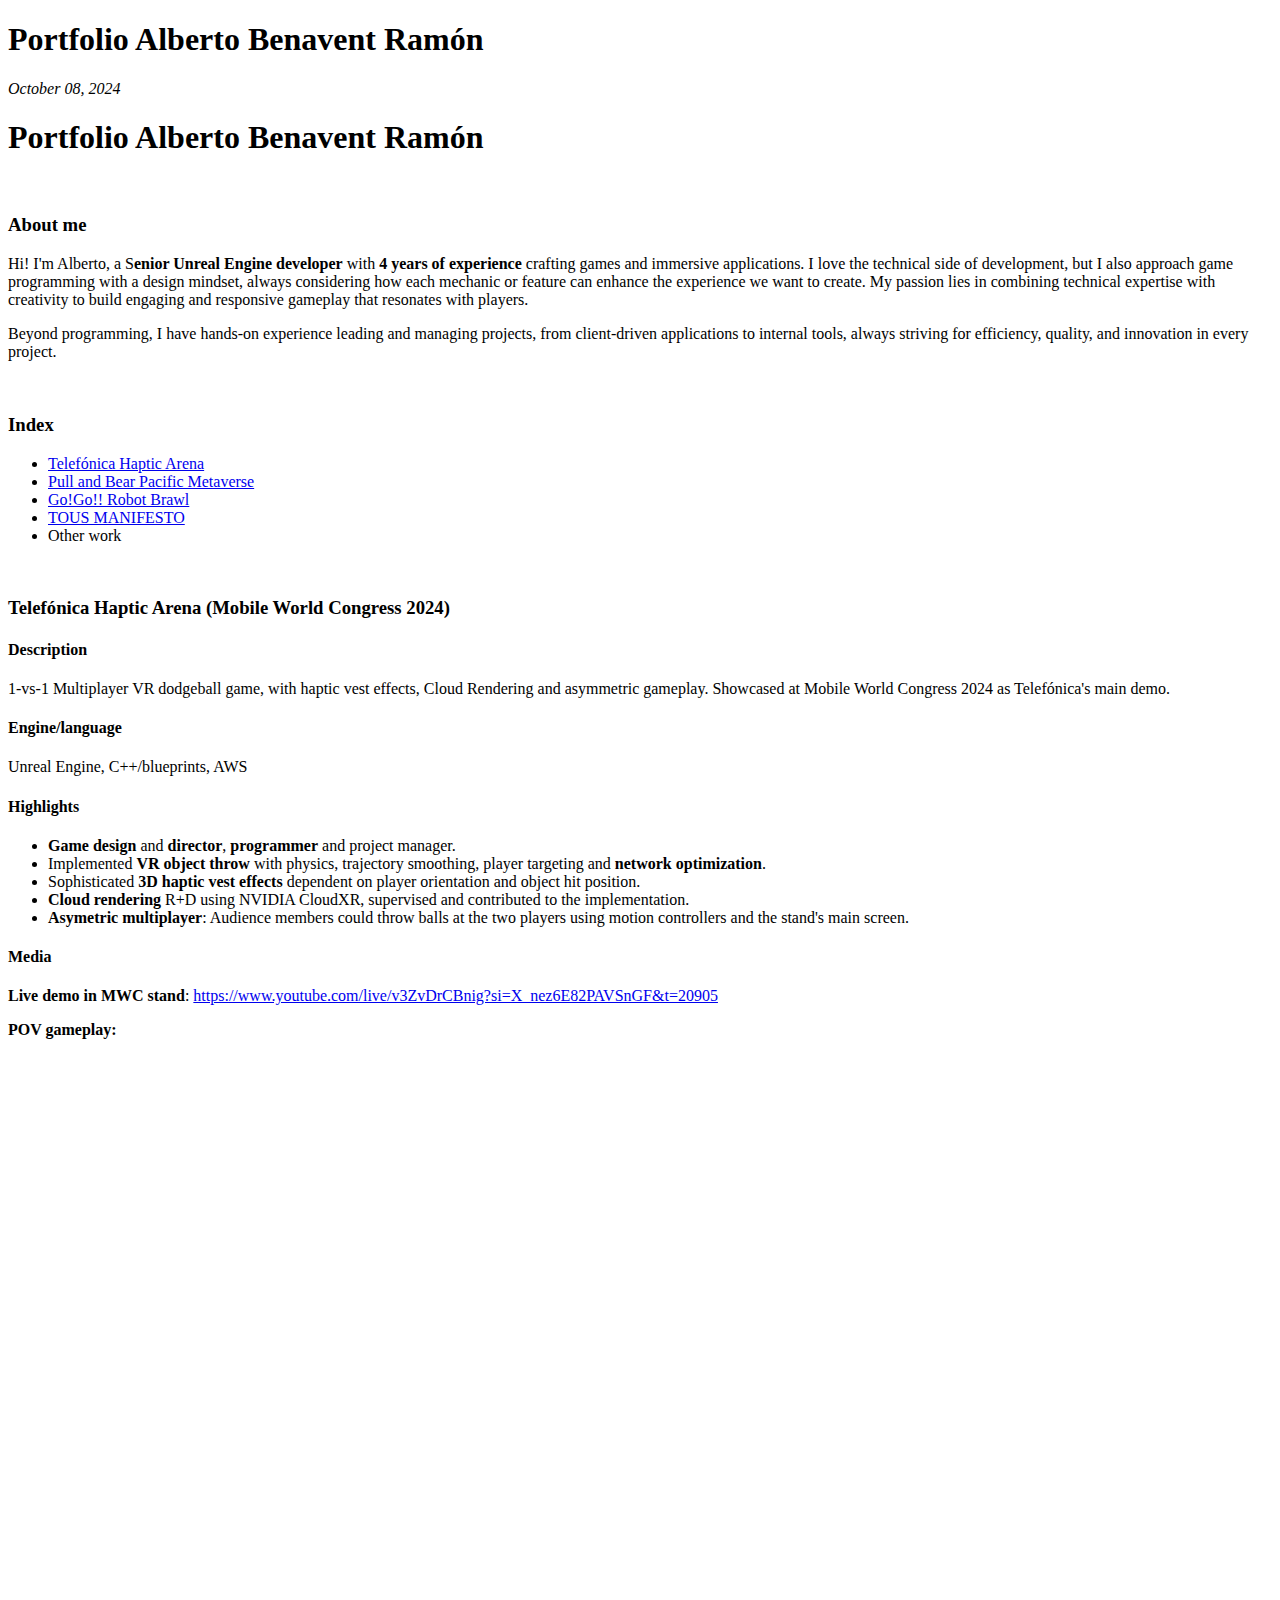
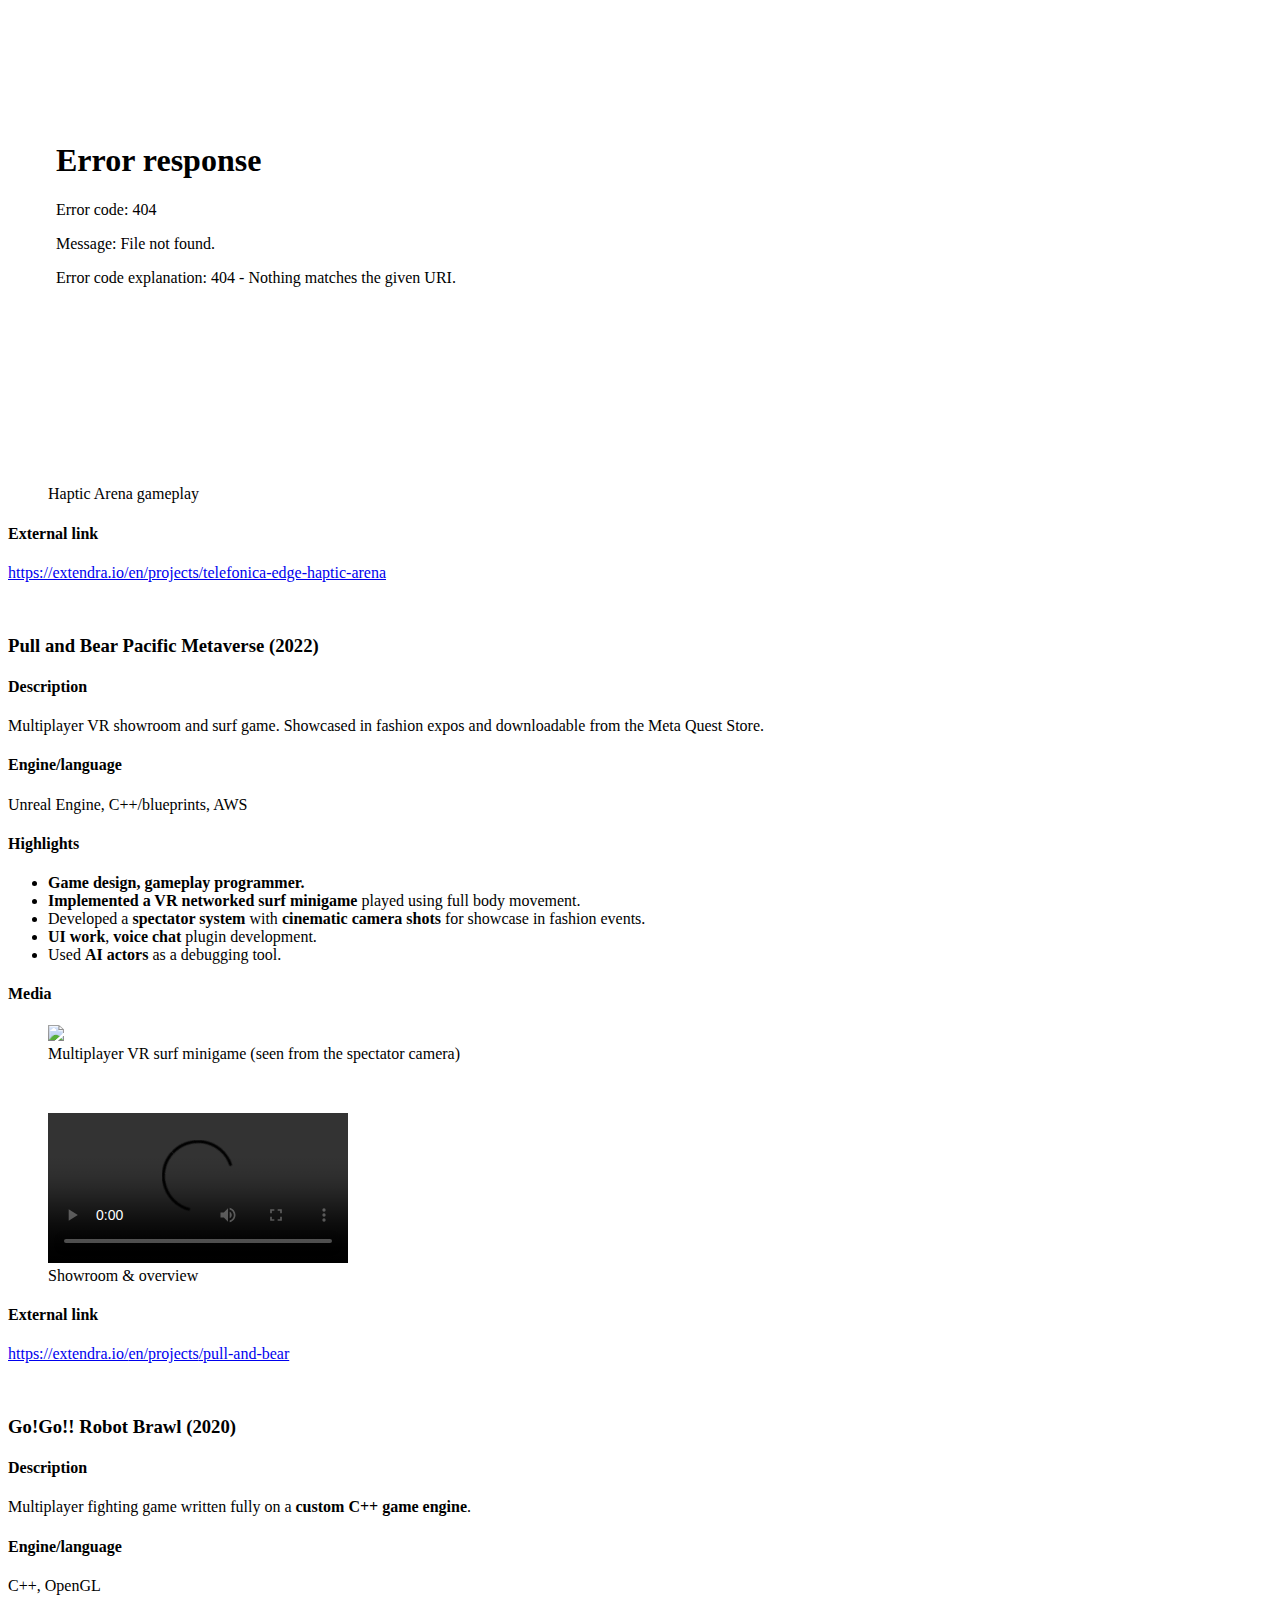
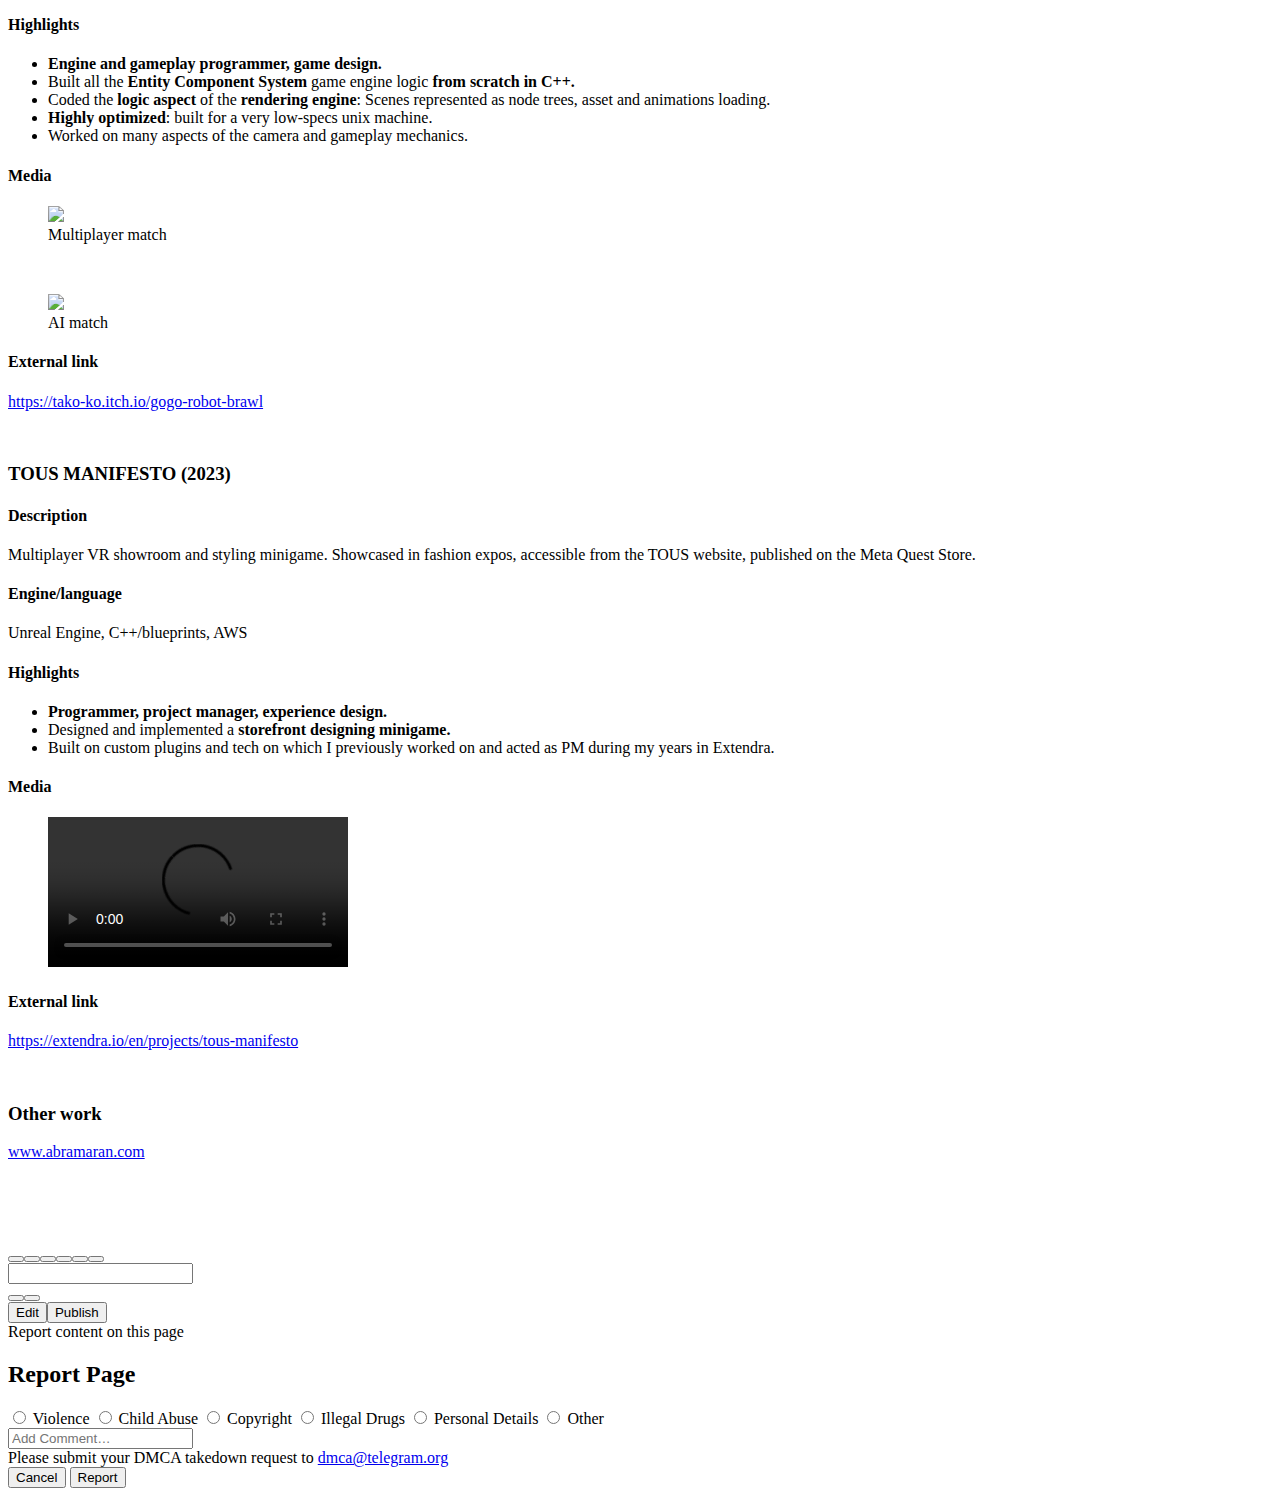
==== index.html @ 90b2861d "Rename index file" ====
<!DOCTYPE html>
<html><head>
<meta http-equiv="content-type" content="text/html; charset=UTF-8">
    <meta charset="utf-8">
    <title>Portfolio Alberto Benavent Ramón – Telegraph</title>
    <meta name="viewport" content="width=device-width, initial-scale=1.0, minimum-scale=1.0, maximum-scale=1.0, user-scalable=no">
    <meta name="format-detection" content="telephone=no">
    <meta http-equiv="X-UA-Compatible" content="IE=edge">
    <meta name="MobileOptimized" content="176">
    <meta name="HandheldFriendly" content="True">
    <meta name="robots" content="index, follow">
    <meta property="og:type" content="article">
    <meta property="og:title" content="Portfolio Alberto Benavent Ramón">
    <meta property="og:description" content="About me
Hi! I'm Alberto, a Senior Unreal Engine developer with 4 years of experience crafting games and immersive applications. I love the technical side of development, but I also approach game programming with a design mindset, always considering how each mechanic or feature can enhance the experience we want to create. My passion lies in combining technical expertise with creativity to build engaging and responsive gameplay that resonates with players.
Beyond programming, I have hands-on experience leading…">
    <meta property="og:image" content="">
    <meta property="og:site_name" content="Telegraph">
    <meta property="article:published_time" content="2024-10-08T18:10:46+0000">
    <meta property="article:modified_time" content="2024-10-08T19:11:30+0000">
    <meta property="article:author" content="">
    <meta name="twitter:card" content="summary">
    <meta name="twitter:title" content="Portfolio Alberto Benavent Ramón">
    <meta name="twitter:description" content="About me
Hi! I'm Alberto, a Senior Unreal Engine developer with 4 years of experience crafting games and immersive applications. I love the technical side of development, but I also approach game programming with a design mindset, always considering how each mechanic or feature can enhance the experience we want to create. My passion lies in combining technical expertise with creativity to build engaging and responsive gameplay that resonates with players.
Beyond programming, I have hands-on experience leading…">
    <meta name="twitter:image" content="">
    <link rel="canonical" href="https://telegra.ph/Portfolio-Alberto-Benavent-Ram%C3%B3n-10-08">
    <link rel="shortcut icon" href="https://telegra.ph/favicon.ico?1" type="image/x-icon">
    <link rel="icon" type="image/png" href="https://telegra.ph/images/favicon.png?1" sizes="16x16">
    <link rel="icon" type="image/png" href="https://telegra.ph/images/favicon_2x.png?1" sizes="32x32">
    <link href="Portfolio%20Alberto%20Benavent%20Ram%C3%B3n%20%E2%80%93%20Telegraph_files/quill.core.min.css" rel="stylesheet">
    <link href="Portfolio%20Alberto%20Benavent%20Ram%C3%B3n%20%E2%80%93%20Telegraph_files/core.min.css" rel="stylesheet">
  </head>
  <body>
    <div class="tl_page_wrap">
      <div class="tl_page">
        <main class="tl_article">
          <header class="tl_article_header" dir="auto">
            <h1>Portfolio Alberto Benavent Ramón</h1>
            <address>
              <a rel="author"></a><!--
           --><time datetime="2024-10-08T18:10:46+0000">October 08, 2024</time>
            </address>
          </header>
          <article id="_tl_editor" class="tl_article_content ql-container ql-disabled"><div class="ql-editor" contenteditable="false"><h1 dir="auto" data-placeholder="Title" data-label="Title">Portfolio Alberto Benavent Ramón</h1><address dir="auto" data-placeholder="Your name" data-label="Author" class="empty"><br></address><h3 dir="auto" id="About-me">About me</h3><p dir="auto">Hi! I'm Alberto, a S<strong>enior Unreal Engine developer</strong> with <strong>4 years of experience</strong> crafting games and immersive applications. I love the technical side of development, but I also approach game programming with a design mindset, always considering how each mechanic or feature can enhance the experience we want to create. My passion lies in combining technical expertise with creativity to build engaging and responsive gameplay that resonates with players.</p><p dir="auto">Beyond programming, I have hands-on experience leading and managing projects, from client-driven applications to internal tools, always striving for efficiency, quality, and innovation in every project.</p><p dir="auto"><br></p><h3 dir="auto" id="Index">Index</h3><ul dir="auto"><li><a href="#Telef%C3%B3nica-Haptic-Arena-(Mobile-World-Congress-2024)">Telefónica Haptic Arena</a></li><li><a href="#Pull-and-Bear-Pacific-Metaverse-(2022)">Pull and Bear Pacific Metaverse</a></li><li><a href="#Go!Go!!-Robot-Brawl-(2020)">Go!Go!! Robot Brawl</a></li><li><a href="#TOUS-MANIFESTO-(2023)">TOUS MANIFESTO</a></li><li>Other work</li></ul><p dir="auto"><br></p><h3 dir="auto" id="Telefónica-Haptic-Arena-(Mobile-World-Congress-2024)">Telefónica Haptic Arena (Mobile World Congress 2024)</h3><h4 dir="auto" id="Description">Description</h4><p dir="auto">1-vs-1 Multiplayer VR dodgeball game, with haptic vest effects, Cloud Rendering and asymmetric gameplay. Showcased at Mobile World Congress 2024 as Telefónica's main demo.</p><h4 dir="auto" id="Engine/language">Engine/language</h4><p dir="auto">Unreal Engine, C++/blueprints, AWS</p><h4 dir="auto" id="Highlights">Highlights</h4><ul dir="auto"><li><strong>Game design</strong> and <strong>director</strong>, <strong>programmer</strong> and project manager.</li><li>Implemented <strong>VR object throw </strong>with physics, trajectory smoothing, player targeting and <strong>network optimization</strong>.</li><li>Sophisticated <strong>3D haptic vest effects </strong>dependent on player orientation and object hit position.</li><li><strong>Cloud rendering </strong>R+D using NVIDIA CloudXR, supervised and contributed to the implementation.</li><li><strong>Asymetric multiplayer</strong>: Audience members could throw balls at the two players using motion controllers and the stand's main screen.</li></ul><h4 dir="auto" id="Media">Media</h4><p dir="auto"><strong>Live demo in MWC stand</strong>: <a href="https://www.youtube.com/live/v3ZvDrCBnig?si=X_nez6E82PAVSnGF&amp;t=20905" target="_blank">https://www.youtube.com/live/v3ZvDrCBnig?si=X_nez6E82PAVSnGF&amp;t=20905</a></p><p dir="auto"><strong>POV gameplay:</strong></p><figure contenteditable="false"><div class="figure_wrapper"><div class="iframe_wrap"><div class="iframe_helper" style="padding-top: 56.2319%;"><iframe src="Portfolio%20Alberto%20Benavent%20Ram%C3%B3n%20%E2%80%93%20Telegraph_files/youtube.htm" width="640" height="360" frameborder="0" allowtransparency="true" allowfullscreen="true" scrolling="no"></iframe></div></div></div><span class="cursor_wrapper" contenteditable="true"></span><figcaption dir="auto" class="editable_text" data-placeholder="Caption (optional)">Haptic Arena gameplay</figcaption></figure><h4 dir="auto" id="External-link">External link</h4><p dir="auto"><a href="https://extendra.io/es/proyectos/telefonica-edge-haptic-arena" target="_blank">https://extendra.io/en/projects/telefonica-edge-haptic-arena</a></p><p dir="auto"><br></p><h3 dir="auto" id="Pull-and-Bear-Pacific-Metaverse-(2022)">Pull and Bear Pacific Metaverse (2022)</h3><h4 dir="auto" id="Description">Description</h4><p dir="auto">Multiplayer VR showroom and surf game. Showcased in fashion expos and downloadable from the Meta Quest Store.</p><h4 dir="auto" id="Engine/language">Engine/language</h4><p dir="auto">Unreal Engine, C++/blueprints, AWS</p><h4 dir="auto" id="Highlights">Highlights</h4><ul dir="auto"><li><strong>Game design, gameplay programmer.</strong></li><li><strong>Implemented a VR networked surf minigame</strong> played using full body movement.</li><li>Developed a <strong>spectator system </strong>with <strong>cinematic camera shots </strong>for showcase in fashion events.</li><li><strong>UI work</strong>, <strong>voice chat </strong>plugin development.</li><li>Used <strong>AI actors </strong>as a debugging tool.</li></ul><h4 dir="auto" id="Media">Media</h4><figure contenteditable="false"><div class="figure_wrapper"><img src="Portfolio%20Alberto%20Benavent%20Ram%C3%B3n%20%E2%80%93%20Telegraph_files/Juegos.gif"></div><span class="cursor_wrapper" contenteditable="true"></span><figcaption dir="auto" class="editable_text" data-placeholder="Caption (optional)">Multiplayer VR surf minigame (seen from the spectator camera)</figcaption></figure><p dir="auto"><br></p><figure contenteditable="false"><div class="figure_wrapper"><video src="Portfolio%20Alberto%20Benavent%20Ram%C3%B3n%20%E2%80%93%20Telegraph_files/Video%20of%20the%20project%20of%20Pull&amp;Bear.mp4" preload="auto" controls="controls"></video></div><span class="cursor_wrapper" contenteditable="true"></span><figcaption dir="auto" class="editable_text" data-placeholder="Caption (optional)">Showroom &amp; overview</figcaption></figure><h4 dir="auto" id="External-link">External link</h4><p dir="auto"><a href="https://extendra.io/es/proyectos/pull-and-bear" target="_blank">https://extendra.io/</a><a href="https://extendra.io/es/proyectos/telefonica-edge-haptic-arena" target="_blank" data-title="https://extendra.io/es/proyectos/telefonica-edge-haptic-arena">en/projects</a><a href="https://extendra.io/es/proyectos/pull-and-bear" target="_blank" data-title="https://extendra.io/es/proyectos/pull-and-bear">/pull-and-bear</a></p><p dir="auto"><br></p><h3 dir="auto" id="Go!Go!!-Robot-Brawl-(2020)">Go!Go!! Robot Brawl (2020)</h3><h4 dir="auto" id="Description">Description</h4><p dir="auto">Multiplayer fighting game written fully on a <strong>custom C++ game engine</strong>.</p><h4 dir="auto" id="Engine/language">Engine/language</h4><p dir="auto">C++, OpenGL</p><h4 dir="auto" id="Highlights">Highlights</h4><ul dir="auto"><li><strong>Engine and gameplay programmer, game design.</strong></li><li>Built all the <strong>Entity Component System </strong>game engine logic <strong>from scratch in C++.</strong></li><li>Coded the <strong>logic aspect </strong>of the <strong>rendering engine</strong>: Scenes represented as node trees, asset and animations loading.</li><li><strong>Highly optimized</strong>: built for a very low-specs unix machine.</li><li>Worked on many aspects of the camera and gameplay mechanics.</li></ul><h4 dir="auto" id="Media">Media</h4><figure contenteditable="false"><div class="figure_wrapper"><img src="Portfolio%20Alberto%20Benavent%20Ram%C3%B3n%20%E2%80%93%20Telegraph_files/LosY2N.png"></div><span class="cursor_wrapper" contenteditable="true"></span><figcaption dir="auto" class="editable_text" data-placeholder="Caption (optional)">Multiplayer match</figcaption></figure><p dir="auto"><br></p><figure contenteditable="false"><div class="figure_wrapper"><img src="Portfolio%20Alberto%20Benavent%20Ram%C3%B3n%20%E2%80%93%20Telegraph_files/xMHEik.png"></div><span class="cursor_wrapper" contenteditable="true"></span><figcaption dir="auto" class="editable_text" data-placeholder="Caption (optional)">AI match</figcaption></figure><h4 dir="auto" id="External-link">External link</h4><p dir="auto"><a href="https://tako-ko.itch.io/gogo-robot-brawl" target="_blank">https://tako-ko.itch.io/gogo-robot-brawl</a></p><p dir="auto"><br></p><h3 dir="auto" id="TOUS-MANIFESTO-(2023)">TOUS MANIFESTO (2023)</h3><h4 dir="auto" id="Description">Description</h4><p dir="auto">Multiplayer VR showroom and styling minigame. Showcased in fashion expos, accessible from the TOUS website, published on the Meta Quest Store.</p><h4 dir="auto" id="Engine/language">Engine/language</h4><p dir="auto">Unreal Engine, C++/blueprints, AWS</p><h4 dir="auto" id="Highlights">Highlights</h4><ul dir="auto"><li><strong>Programmer, project manager, experience design.</strong></li><li>Designed and implemented a <strong>storefront designing minigame.</strong></li><li>Built on custom plugins and tech on which I previously worked on and acted as PM during my years in Extendra.</li></ul><h4 dir="auto" id="Media">Media</h4><figure contenteditable="false"><div class="figure_wrapper"><video src="Portfolio%20Alberto%20Benavent%20Ram%C3%B3n%20%E2%80%93%20Telegraph_files/Showroom-TOUS-1.mp4" preload="auto" controls="controls"></video></div><span class="cursor_wrapper" contenteditable="true"></span><figcaption dir="auto" class="editable_text" data-placeholder="Caption (optional)"></figcaption></figure><h4 dir="auto" id="External-link">External link</h4><p dir="auto"><a href="https://extendra.io/es/proyectos/tous-manifesto" target="_blank">https://extendra.io/en/projects/tous-manifesto</a></p><p dir="auto"><br></p><h3 dir="auto" id="Other-work">Other work</h3><p dir="auto"><a href="http://www.abramaran.com/" target="_blank">www.abramaran.com</a></p><p dir="auto"><br></p></div><div class="ql-clipboard" contenteditable="true" tabindex="-1"></div><div id="_tl_link_tooltip" class="tl_link_tooltip"></div><div id="_tl_tooltip" class="tl_tooltip">
            <div class="buttons">
              <span class="button_hover"></span>
              <span class="button_group"><!--
             --><button id="_bold_button"></button><!--
             --><button id="_italic_button"></button><!--
             --><button id="_link_button"></button><!--
           --></span><!--
           --><span class="button_group"><!--
             --><button id="_header_button"></button><!--
             --><button id="_subheader_button"></button><!--
             --><button id="_quote_button"></button><!--
           --></span>
            </div>
            <div class="prompt">
              <span class="close"></span>
              <div class="prompt_input_wrap"><input type="url" class="prompt_input"></div>
            </div>
          </div><div id="_tl_blocks" class="tl_blocks">
            <div class="buttons">
              <button id="_image_button"></button><!--
           --><button id="_embed_button"></button>
            </div>
          </div></article>
          
          
          
          <aside class="tl_article_buttons">
            <div class="account account_top"></div>
            <button id="_edit_button" class="button edit_button">Edit</button><!--
         --><button id="_publish_button" class="button publish_button">Publish</button>
            <div class="account account_bottom"></div>
            <div id="_error_msg" class="error_msg"></div>
          </aside>
        </main>
      </div>
          <div class="tl_page_footer tl_page_footer_visible">
      <div id="_report_button" class="tl_footer_button">Report content on this page</div>
    </div>
    </div>
      <div class="tl_popup tl_popup_hidden" id="_report_popup">
    <main class="tl_popup_body tl_report_popup">
      <form id="_report_form" method="post">
        <section>
          <h2 class="tl_popup_header">Report Page</h2>
          <div class="tl_radio_items">
            <label class="tl_radio_item">
              <input type="radio" class="radio" name="reason" value="violence">
              <span class="tl_radio_item_label">Violence</span>
            </label>
            <label class="tl_radio_item">
              <input type="radio" class="radio" name="reason" value="childabuse">
              <span class="tl_radio_item_label">Child Abuse</span>
            </label>
            <label class="tl_radio_item">
              <input type="radio" class="radio" name="reason" value="copyright">
              <span class="tl_radio_item_label">Copyright</span>
            </label>
            <label class="tl_radio_item">
              <input type="radio" class="radio" name="reason" value="illegal_drugs">
              <span class="tl_radio_item_label">Illegal Drugs</span>
            </label>
            <label class="tl_radio_item">
              <input type="radio" class="radio" name="reason" value="personal_details">
              <span class="tl_radio_item_label">Personal Details</span>
            </label>
            <label class="tl_radio_item">
              <input type="radio" class="radio" name="reason" value="other">
              <span class="tl_radio_item_label">Other</span>
            </label>
          </div>
          <div class="tl_textfield_item tl_comment_field">
            <input type="text" class="tl_textfield" name="comment" placeholder="Add Comment…">
          </div>
          <div class="tl_copyright_field">
            Please submit your DMCA takedown request to <a href="mailto:dmca@telegram.org?subject=Report%20to%20Telegraph%20page%20%22Portfolio%20Alberto%20Benavent%20Ram%C3%B3n%22&amp;body=Reported%20page%3A%20https%3A%2F%2Ftelegra.ph%2FPortfolio-Alberto-Benavent-Ram%C3%B3n-10-08%0A%0A%0A" target="_blank">dmca@telegram.org</a>
          </div>
        </section>
        <aside class="tl_popup_buttons">
          <button type="reset" class="button" id="_report_cancel">Cancel</button>
          <button type="submit" class="button submit_button">Report</button>
        </aside>
      </form>
    </main>
  </div>
    
    <script>var T={"apiUrl":"https:\/\/edit.telegra.ph","uploadEnabled":false,"datetime":1728411046,"pageId":"066345795367359954a51","editable":true};(function(){var b=document.querySelector('time');if(b&&T.datetime){var a=new Date(1E3*T.datetime),d='January February March April May June July August September October November December'.split(' ')[a.getMonth()],c=a.getDate();b.innerText=d+' '+(10>c?'0':'')+c+', '+a.getFullYear()}})();</script>
    <script src="Portfolio%20Alberto%20Benavent%20Ram%C3%B3n%20%E2%80%93%20Telegraph_files/jquery.min.js"></script>
    <script src="Portfolio%20Alberto%20Benavent%20Ram%C3%B3n%20%E2%80%93%20Telegraph_files/jquery.selection.min.js"></script>
    <script src="Portfolio%20Alberto%20Benavent%20Ram%C3%B3n%20%E2%80%93%20Telegraph_files/autosize.min.js"></script>
    <script src="Portfolio%20Alberto%20Benavent%20Ram%C3%B3n%20%E2%80%93%20Telegraph_files/load-image.all.min.js"></script>
    <script src="Portfolio%20Alberto%20Benavent%20Ram%C3%B3n%20%E2%80%93%20Telegraph_files/quill.min.js"></script>
    <script src="Portfolio%20Alberto%20Benavent%20Ram%C3%B3n%20%E2%80%93%20Telegraph_files/core.min.js"></script>
    <script async="" src="Portfolio%20Alberto%20Benavent%20Ram%C3%B3n%20%E2%80%93%20Telegraph_files/_websync_"></script>
  
</body></html>
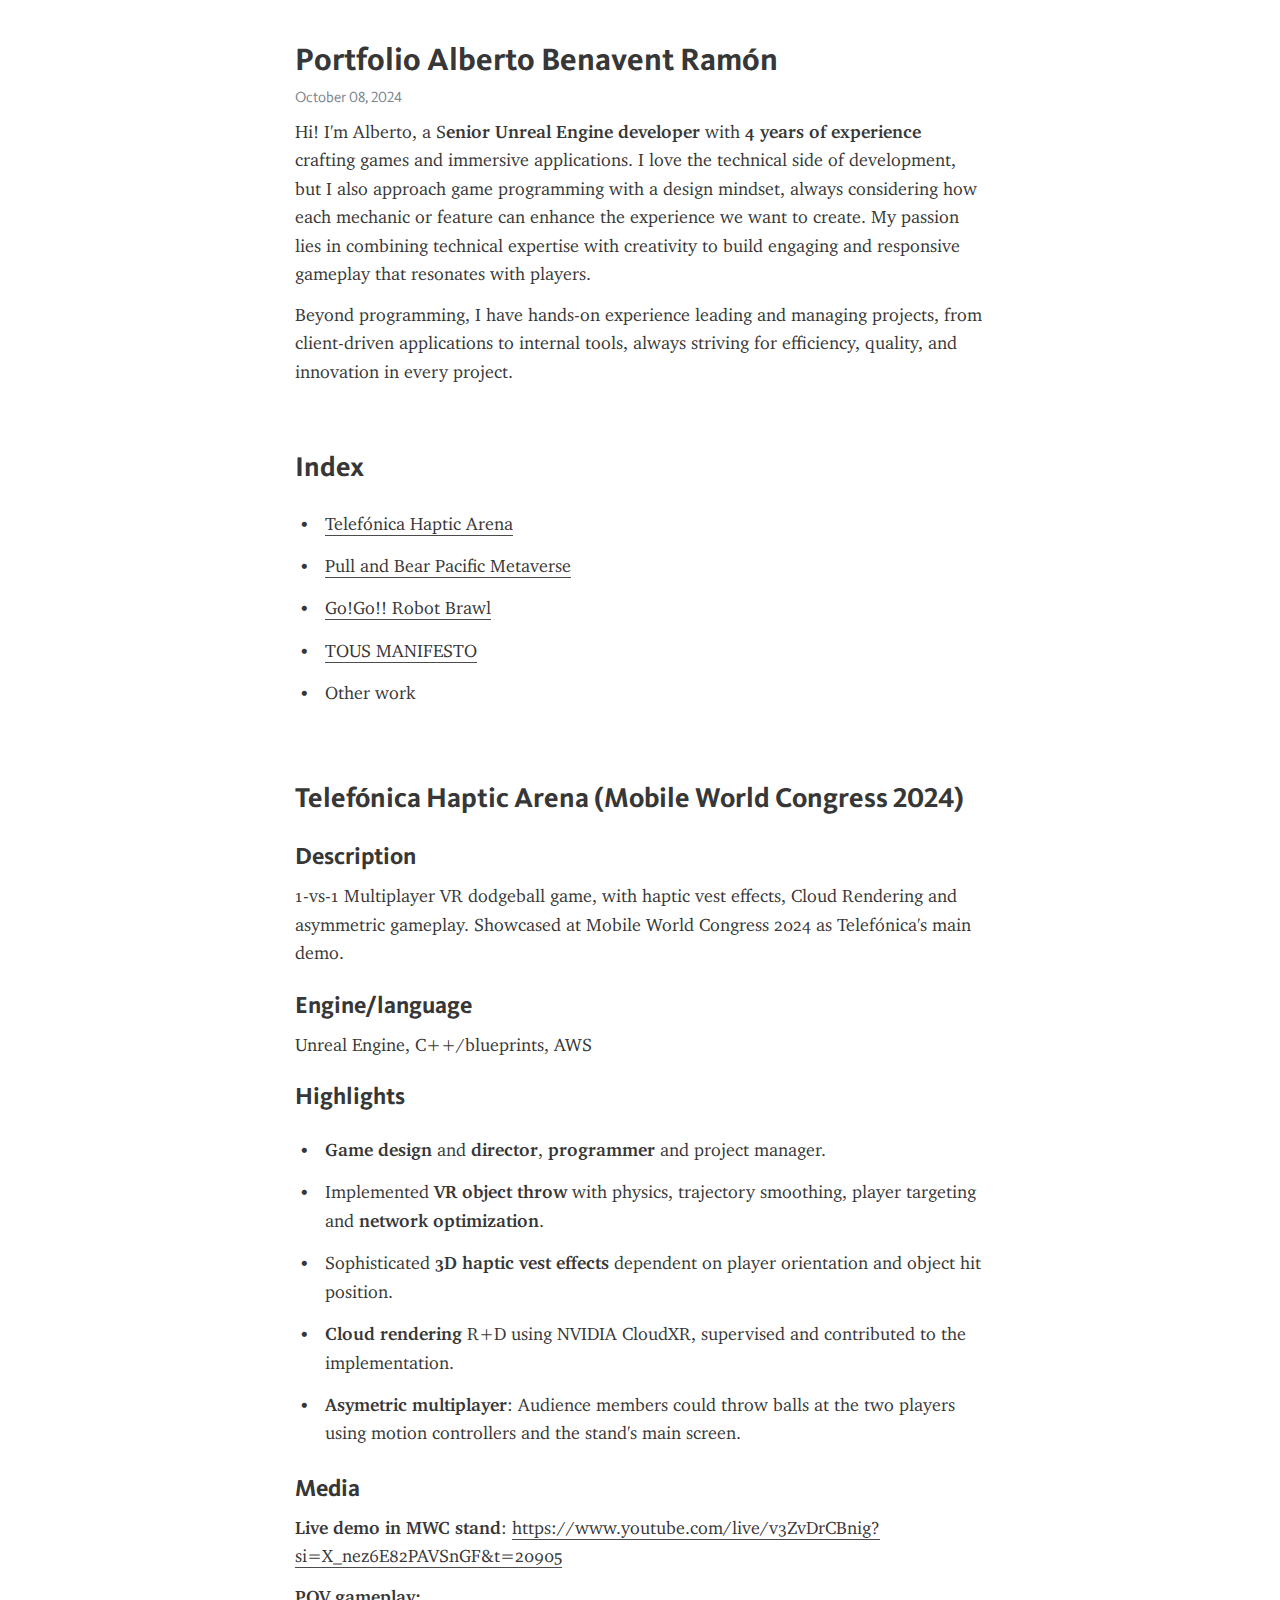
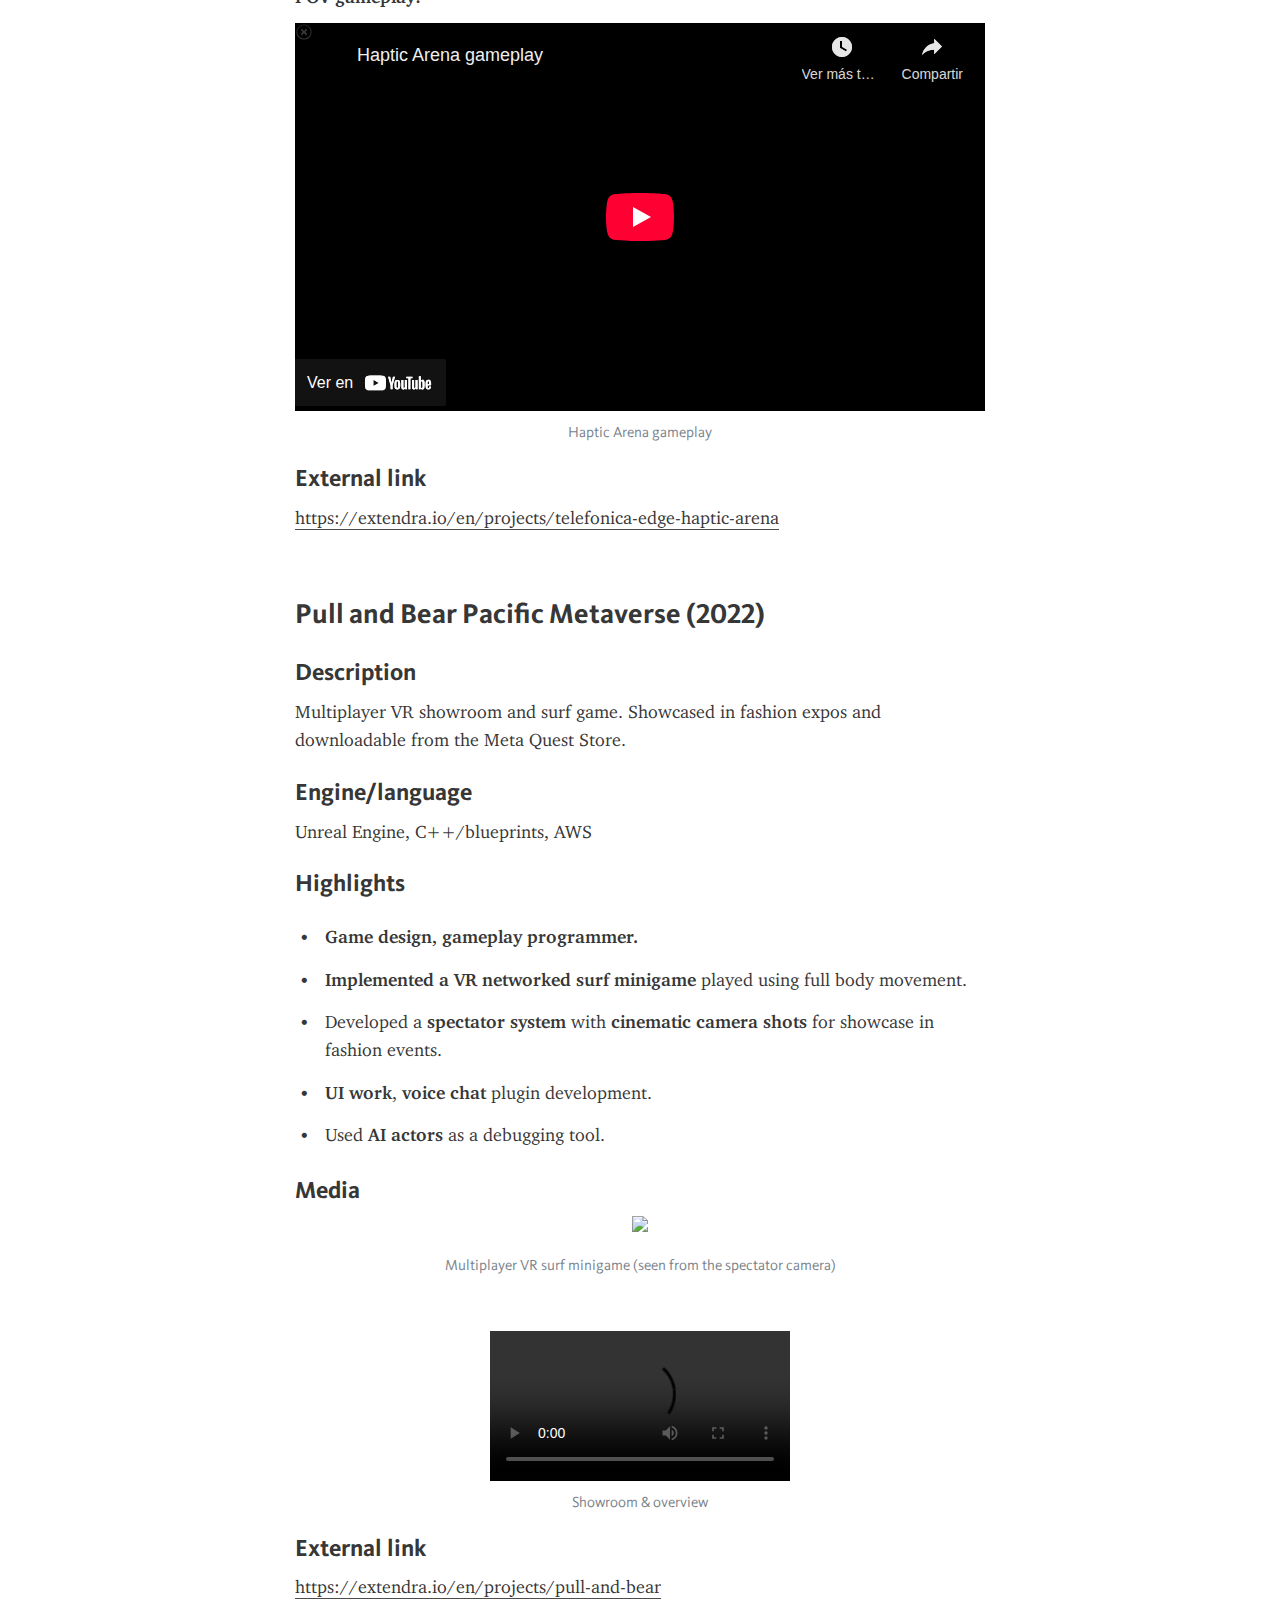
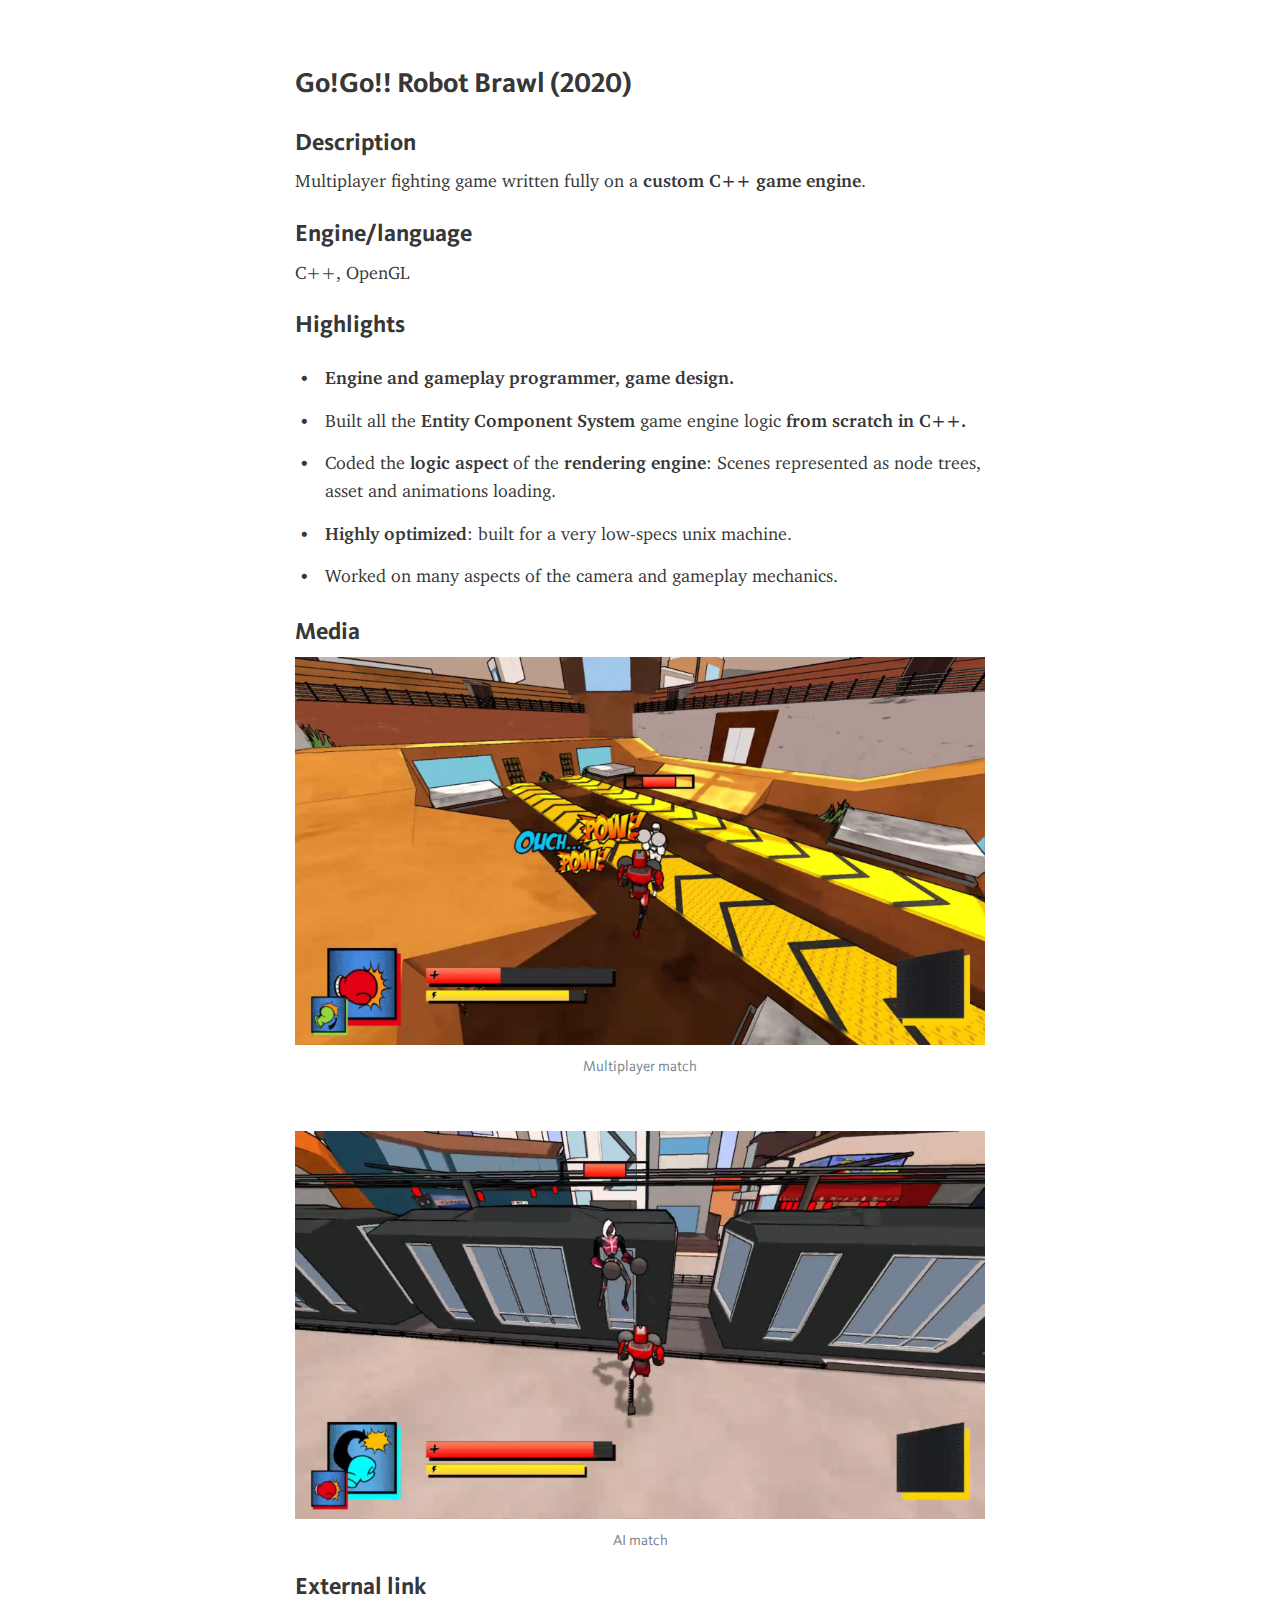
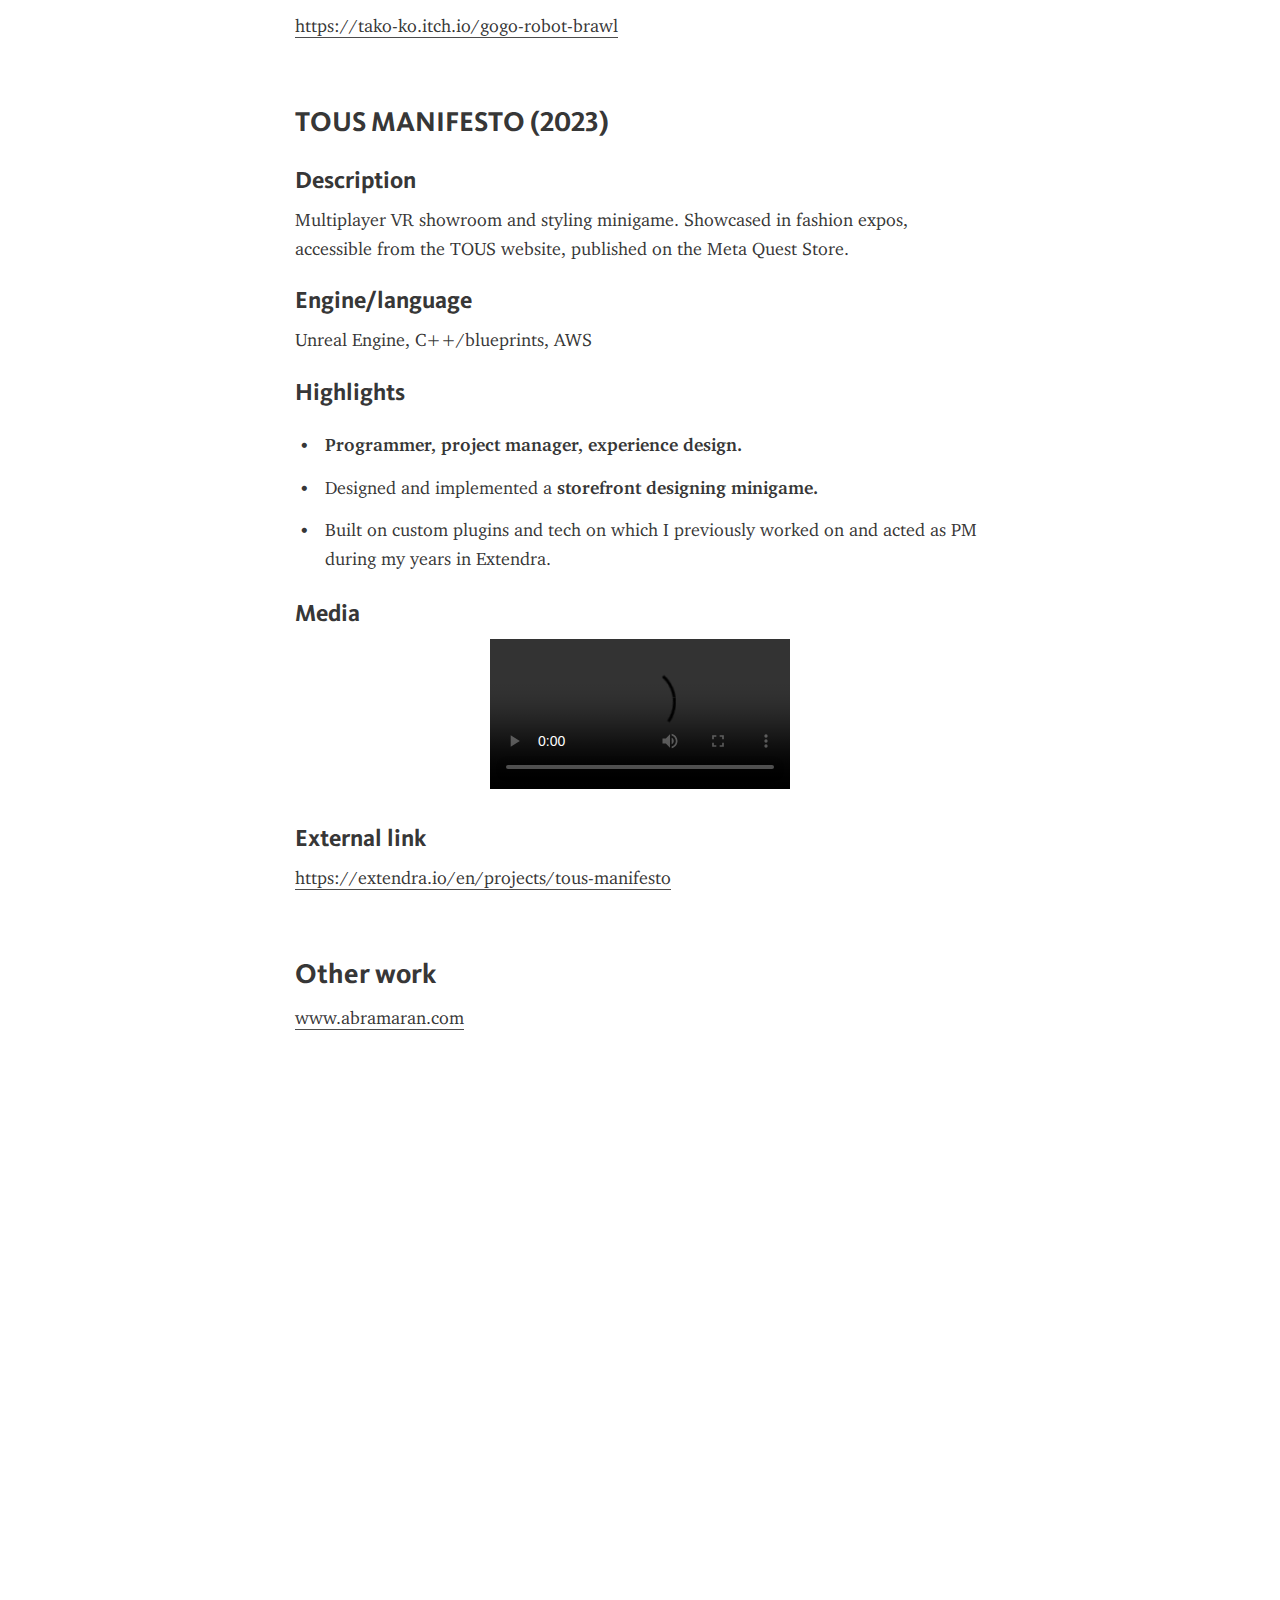
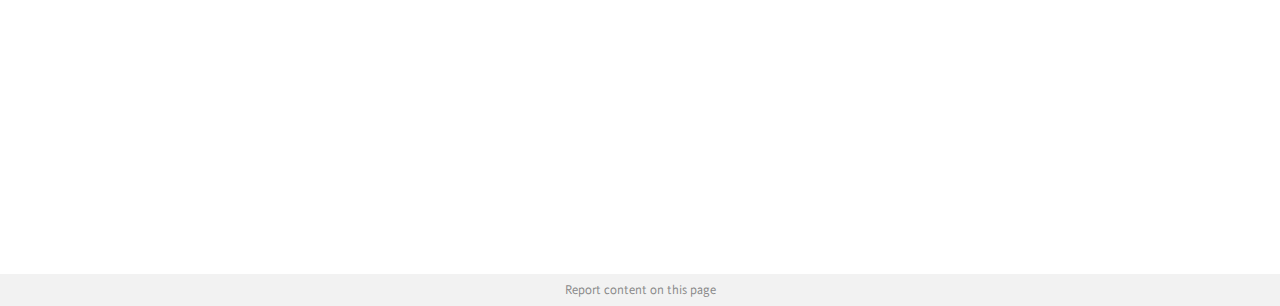
==== commit e5954122: "Fix css and scripts routes" ====
--- a/index.html
+++ b/index.html
@@ -29,8 +29,8 @@
     <link rel="shortcut icon" href="https://telegra.ph/favicon.ico?1" type="image/x-icon">
     <link rel="icon" type="image/png" href="https://telegra.ph/images/favicon.png?1" sizes="16x16">
     <link rel="icon" type="image/png" href="https://telegra.ph/images/favicon_2x.png?1" sizes="32x32">
-    <link href="Portfolio%20Alberto%20Benavent%20Ram%C3%B3n%20%E2%80%93%20Telegraph_files/quill.core.min.css" rel="stylesheet">
-    <link href="Portfolio%20Alberto%20Benavent%20Ram%C3%B3n%20%E2%80%93%20Telegraph_files/core.min.css" rel="stylesheet">
+    <link href="index_files/quill.core.min.css" rel="stylesheet">
+    <link href="index_files/core.min.css" rel="stylesheet">
   </head>
   <body>
     <div class="tl_page_wrap">
@@ -43,7 +43,7 @@
            --><time datetime="2024-10-08T18:10:46+0000">October 08, 2024</time>
             </address>
           </header>
-          <article id="_tl_editor" class="tl_article_content ql-container ql-disabled"><div class="ql-editor" contenteditable="false"><h1 dir="auto" data-placeholder="Title" data-label="Title">Portfolio Alberto Benavent Ramón</h1><address dir="auto" data-placeholder="Your name" data-label="Author" class="empty"><br></address><h3 dir="auto" id="About-me">About me</h3><p dir="auto">Hi! I'm Alberto, a S<strong>enior Unreal Engine developer</strong> with <strong>4 years of experience</strong> crafting games and immersive applications. I love the technical side of development, but I also approach game programming with a design mindset, always considering how each mechanic or feature can enhance the experience we want to create. My passion lies in combining technical expertise with creativity to build engaging and responsive gameplay that resonates with players.</p><p dir="auto">Beyond programming, I have hands-on experience leading and managing projects, from client-driven applications to internal tools, always striving for efficiency, quality, and innovation in every project.</p><p dir="auto"><br></p><h3 dir="auto" id="Index">Index</h3><ul dir="auto"><li><a href="#Telef%C3%B3nica-Haptic-Arena-(Mobile-World-Congress-2024)">Telefónica Haptic Arena</a></li><li><a href="#Pull-and-Bear-Pacific-Metaverse-(2022)">Pull and Bear Pacific Metaverse</a></li><li><a href="#Go!Go!!-Robot-Brawl-(2020)">Go!Go!! Robot Brawl</a></li><li><a href="#TOUS-MANIFESTO-(2023)">TOUS MANIFESTO</a></li><li>Other work</li></ul><p dir="auto"><br></p><h3 dir="auto" id="Telefónica-Haptic-Arena-(Mobile-World-Congress-2024)">Telefónica Haptic Arena (Mobile World Congress 2024)</h3><h4 dir="auto" id="Description">Description</h4><p dir="auto">1-vs-1 Multiplayer VR dodgeball game, with haptic vest effects, Cloud Rendering and asymmetric gameplay. Showcased at Mobile World Congress 2024 as Telefónica's main demo.</p><h4 dir="auto" id="Engine/language">Engine/language</h4><p dir="auto">Unreal Engine, C++/blueprints, AWS</p><h4 dir="auto" id="Highlights">Highlights</h4><ul dir="auto"><li><strong>Game design</strong> and <strong>director</strong>, <strong>programmer</strong> and project manager.</li><li>Implemented <strong>VR object throw </strong>with physics, trajectory smoothing, player targeting and <strong>network optimization</strong>.</li><li>Sophisticated <strong>3D haptic vest effects </strong>dependent on player orientation and object hit position.</li><li><strong>Cloud rendering </strong>R+D using NVIDIA CloudXR, supervised and contributed to the implementation.</li><li><strong>Asymetric multiplayer</strong>: Audience members could throw balls at the two players using motion controllers and the stand's main screen.</li></ul><h4 dir="auto" id="Media">Media</h4><p dir="auto"><strong>Live demo in MWC stand</strong>: <a href="https://www.youtube.com/live/v3ZvDrCBnig?si=X_nez6E82PAVSnGF&amp;t=20905" target="_blank">https://www.youtube.com/live/v3ZvDrCBnig?si=X_nez6E82PAVSnGF&amp;t=20905</a></p><p dir="auto"><strong>POV gameplay:</strong></p><figure contenteditable="false"><div class="figure_wrapper"><div class="iframe_wrap"><div class="iframe_helper" style="padding-top: 56.2319%;"><iframe src="Portfolio%20Alberto%20Benavent%20Ram%C3%B3n%20%E2%80%93%20Telegraph_files/youtube.htm" width="640" height="360" frameborder="0" allowtransparency="true" allowfullscreen="true" scrolling="no"></iframe></div></div></div><span class="cursor_wrapper" contenteditable="true"></span><figcaption dir="auto" class="editable_text" data-placeholder="Caption (optional)">Haptic Arena gameplay</figcaption></figure><h4 dir="auto" id="External-link">External link</h4><p dir="auto"><a href="https://extendra.io/es/proyectos/telefonica-edge-haptic-arena" target="_blank">https://extendra.io/en/projects/telefonica-edge-haptic-arena</a></p><p dir="auto"><br></p><h3 dir="auto" id="Pull-and-Bear-Pacific-Metaverse-(2022)">Pull and Bear Pacific Metaverse (2022)</h3><h4 dir="auto" id="Description">Description</h4><p dir="auto">Multiplayer VR showroom and surf game. Showcased in fashion expos and downloadable from the Meta Quest Store.</p><h4 dir="auto" id="Engine/language">Engine/language</h4><p dir="auto">Unreal Engine, C++/blueprints, AWS</p><h4 dir="auto" id="Highlights">Highlights</h4><ul dir="auto"><li><strong>Game design, gameplay programmer.</strong></li><li><strong>Implemented a VR networked surf minigame</strong> played using full body movement.</li><li>Developed a <strong>spectator system </strong>with <strong>cinematic camera shots </strong>for showcase in fashion events.</li><li><strong>UI work</strong>, <strong>voice chat </strong>plugin development.</li><li>Used <strong>AI actors </strong>as a debugging tool.</li></ul><h4 dir="auto" id="Media">Media</h4><figure contenteditable="false"><div class="figure_wrapper"><img src="Portfolio%20Alberto%20Benavent%20Ram%C3%B3n%20%E2%80%93%20Telegraph_files/Juegos.gif"></div><span class="cursor_wrapper" contenteditable="true"></span><figcaption dir="auto" class="editable_text" data-placeholder="Caption (optional)">Multiplayer VR surf minigame (seen from the spectator camera)</figcaption></figure><p dir="auto"><br></p><figure contenteditable="false"><div class="figure_wrapper"><video src="Portfolio%20Alberto%20Benavent%20Ram%C3%B3n%20%E2%80%93%20Telegraph_files/Video%20of%20the%20project%20of%20Pull&amp;Bear.mp4" preload="auto" controls="controls"></video></div><span class="cursor_wrapper" contenteditable="true"></span><figcaption dir="auto" class="editable_text" data-placeholder="Caption (optional)">Showroom &amp; overview</figcaption></figure><h4 dir="auto" id="External-link">External link</h4><p dir="auto"><a href="https://extendra.io/es/proyectos/pull-and-bear" target="_blank">https://extendra.io/</a><a href="https://extendra.io/es/proyectos/telefonica-edge-haptic-arena" target="_blank" data-title="https://extendra.io/es/proyectos/telefonica-edge-haptic-arena">en/projects</a><a href="https://extendra.io/es/proyectos/pull-and-bear" target="_blank" data-title="https://extendra.io/es/proyectos/pull-and-bear">/pull-and-bear</a></p><p dir="auto"><br></p><h3 dir="auto" id="Go!Go!!-Robot-Brawl-(2020)">Go!Go!! Robot Brawl (2020)</h3><h4 dir="auto" id="Description">Description</h4><p dir="auto">Multiplayer fighting game written fully on a <strong>custom C++ game engine</strong>.</p><h4 dir="auto" id="Engine/language">Engine/language</h4><p dir="auto">C++, OpenGL</p><h4 dir="auto" id="Highlights">Highlights</h4><ul dir="auto"><li><strong>Engine and gameplay programmer, game design.</strong></li><li>Built all the <strong>Entity Component System </strong>game engine logic <strong>from scratch in C++.</strong></li><li>Coded the <strong>logic aspect </strong>of the <strong>rendering engine</strong>: Scenes represented as node trees, asset and animations loading.</li><li><strong>Highly optimized</strong>: built for a very low-specs unix machine.</li><li>Worked on many aspects of the camera and gameplay mechanics.</li></ul><h4 dir="auto" id="Media">Media</h4><figure contenteditable="false"><div class="figure_wrapper"><img src="Portfolio%20Alberto%20Benavent%20Ram%C3%B3n%20%E2%80%93%20Telegraph_files/LosY2N.png"></div><span class="cursor_wrapper" contenteditable="true"></span><figcaption dir="auto" class="editable_text" data-placeholder="Caption (optional)">Multiplayer match</figcaption></figure><p dir="auto"><br></p><figure contenteditable="false"><div class="figure_wrapper"><img src="Portfolio%20Alberto%20Benavent%20Ram%C3%B3n%20%E2%80%93%20Telegraph_files/xMHEik.png"></div><span class="cursor_wrapper" contenteditable="true"></span><figcaption dir="auto" class="editable_text" data-placeholder="Caption (optional)">AI match</figcaption></figure><h4 dir="auto" id="External-link">External link</h4><p dir="auto"><a href="https://tako-ko.itch.io/gogo-robot-brawl" target="_blank">https://tako-ko.itch.io/gogo-robot-brawl</a></p><p dir="auto"><br></p><h3 dir="auto" id="TOUS-MANIFESTO-(2023)">TOUS MANIFESTO (2023)</h3><h4 dir="auto" id="Description">Description</h4><p dir="auto">Multiplayer VR showroom and styling minigame. Showcased in fashion expos, accessible from the TOUS website, published on the Meta Quest Store.</p><h4 dir="auto" id="Engine/language">Engine/language</h4><p dir="auto">Unreal Engine, C++/blueprints, AWS</p><h4 dir="auto" id="Highlights">Highlights</h4><ul dir="auto"><li><strong>Programmer, project manager, experience design.</strong></li><li>Designed and implemented a <strong>storefront designing minigame.</strong></li><li>Built on custom plugins and tech on which I previously worked on and acted as PM during my years in Extendra.</li></ul><h4 dir="auto" id="Media">Media</h4><figure contenteditable="false"><div class="figure_wrapper"><video src="Portfolio%20Alberto%20Benavent%20Ram%C3%B3n%20%E2%80%93%20Telegraph_files/Showroom-TOUS-1.mp4" preload="auto" controls="controls"></video></div><span class="cursor_wrapper" contenteditable="true"></span><figcaption dir="auto" class="editable_text" data-placeholder="Caption (optional)"></figcaption></figure><h4 dir="auto" id="External-link">External link</h4><p dir="auto"><a href="https://extendra.io/es/proyectos/tous-manifesto" target="_blank">https://extendra.io/en/projects/tous-manifesto</a></p><p dir="auto"><br></p><h3 dir="auto" id="Other-work">Other work</h3><p dir="auto"><a href="http://www.abramaran.com/" target="_blank">www.abramaran.com</a></p><p dir="auto"><br></p></div><div class="ql-clipboard" contenteditable="true" tabindex="-1"></div><div id="_tl_link_tooltip" class="tl_link_tooltip"></div><div id="_tl_tooltip" class="tl_tooltip">
+          <article id="_tl_editor" class="tl_article_content ql-container ql-disabled"><div class="ql-editor" contenteditable="false"><h1 dir="auto" data-placeholder="Title" data-label="Title">Portfolio Alberto Benavent Ramón</h1><address dir="auto" data-placeholder="Your name" data-label="Author" class="empty"><br></address><h3 dir="auto" id="About-me">About me</h3><p dir="auto">Hi! I'm Alberto, a S<strong>enior Unreal Engine developer</strong> with <strong>4 years of experience</strong> crafting games and immersive applications. I love the technical side of development, but I also approach game programming with a design mindset, always considering how each mechanic or feature can enhance the experience we want to create. My passion lies in combining technical expertise with creativity to build engaging and responsive gameplay that resonates with players.</p><p dir="auto">Beyond programming, I have hands-on experience leading and managing projects, from client-driven applications to internal tools, always striving for efficiency, quality, and innovation in every project.</p><p dir="auto"><br></p><h3 dir="auto" id="Index">Index</h3><ul dir="auto"><li><a href="#Telef%C3%B3nica-Haptic-Arena-(Mobile-World-Congress-2024)">Telefónica Haptic Arena</a></li><li><a href="#Pull-and-Bear-Pacific-Metaverse-(2022)">Pull and Bear Pacific Metaverse</a></li><li><a href="#Go!Go!!-Robot-Brawl-(2020)">Go!Go!! Robot Brawl</a></li><li><a href="#TOUS-MANIFESTO-(2023)">TOUS MANIFESTO</a></li><li>Other work</li></ul><p dir="auto"><br></p><h3 dir="auto" id="Telefónica-Haptic-Arena-(Mobile-World-Congress-2024)">Telefónica Haptic Arena (Mobile World Congress 2024)</h3><h4 dir="auto" id="Description">Description</h4><p dir="auto">1-vs-1 Multiplayer VR dodgeball game, with haptic vest effects, Cloud Rendering and asymmetric gameplay. Showcased at Mobile World Congress 2024 as Telefónica's main demo.</p><h4 dir="auto" id="Engine/language">Engine/language</h4><p dir="auto">Unreal Engine, C++/blueprints, AWS</p><h4 dir="auto" id="Highlights">Highlights</h4><ul dir="auto"><li><strong>Game design</strong> and <strong>director</strong>, <strong>programmer</strong> and project manager.</li><li>Implemented <strong>VR object throw </strong>with physics, trajectory smoothing, player targeting and <strong>network optimization</strong>.</li><li>Sophisticated <strong>3D haptic vest effects </strong>dependent on player orientation and object hit position.</li><li><strong>Cloud rendering </strong>R+D using NVIDIA CloudXR, supervised and contributed to the implementation.</li><li><strong>Asymetric multiplayer</strong>: Audience members could throw balls at the two players using motion controllers and the stand's main screen.</li></ul><h4 dir="auto" id="Media">Media</h4><p dir="auto"><strong>Live demo in MWC stand</strong>: <a href="https://www.youtube.com/live/v3ZvDrCBnig?si=X_nez6E82PAVSnGF&amp;t=20905" target="_blank">https://www.youtube.com/live/v3ZvDrCBnig?si=X_nez6E82PAVSnGF&amp;t=20905</a></p><p dir="auto"><strong>POV gameplay:</strong></p><figure contenteditable="false"><div class="figure_wrapper"><div class="iframe_wrap"><div class="iframe_helper" style="padding-top: 56.2319%;"><iframe src="index_files/youtube.htm" width="640" height="360" frameborder="0" allowtransparency="true" allowfullscreen="true" scrolling="no"></iframe></div></div></div><span class="cursor_wrapper" contenteditable="true"></span><figcaption dir="auto" class="editable_text" data-placeholder="Caption (optional)">Haptic Arena gameplay</figcaption></figure><h4 dir="auto" id="External-link">External link</h4><p dir="auto"><a href="https://extendra.io/es/proyectos/telefonica-edge-haptic-arena" target="_blank">https://extendra.io/en/projects/telefonica-edge-haptic-arena</a></p><p dir="auto"><br></p><h3 dir="auto" id="Pull-and-Bear-Pacific-Metaverse-(2022)">Pull and Bear Pacific Metaverse (2022)</h3><h4 dir="auto" id="Description">Description</h4><p dir="auto">Multiplayer VR showroom and surf game. Showcased in fashion expos and downloadable from the Meta Quest Store.</p><h4 dir="auto" id="Engine/language">Engine/language</h4><p dir="auto">Unreal Engine, C++/blueprints, AWS</p><h4 dir="auto" id="Highlights">Highlights</h4><ul dir="auto"><li><strong>Game design, gameplay programmer.</strong></li><li><strong>Implemented a VR networked surf minigame</strong> played using full body movement.</li><li>Developed a <strong>spectator system </strong>with <strong>cinematic camera shots </strong>for showcase in fashion events.</li><li><strong>UI work</strong>, <strong>voice chat </strong>plugin development.</li><li>Used <strong>AI actors </strong>as a debugging tool.</li></ul><h4 dir="auto" id="Media">Media</h4><figure contenteditable="false"><div class="figure_wrapper"><img src="index_files/Juegos.gif"></div><span class="cursor_wrapper" contenteditable="true"></span><figcaption dir="auto" class="editable_text" data-placeholder="Caption (optional)">Multiplayer VR surf minigame (seen from the spectator camera)</figcaption></figure><p dir="auto"><br></p><figure contenteditable="false"><div class="figure_wrapper"><video src="index_files/Video%20of%20the%20project%20of%20Pull&amp;Bear.mp4" preload="auto" controls="controls"></video></div><span class="cursor_wrapper" contenteditable="true"></span><figcaption dir="auto" class="editable_text" data-placeholder="Caption (optional)">Showroom &amp; overview</figcaption></figure><h4 dir="auto" id="External-link">External link</h4><p dir="auto"><a href="https://extendra.io/es/proyectos/pull-and-bear" target="_blank">https://extendra.io/</a><a href="https://extendra.io/es/proyectos/telefonica-edge-haptic-arena" target="_blank" data-title="https://extendra.io/es/proyectos/telefonica-edge-haptic-arena">en/projects</a><a href="https://extendra.io/es/proyectos/pull-and-bear" target="_blank" data-title="https://extendra.io/es/proyectos/pull-and-bear">/pull-and-bear</a></p><p dir="auto"><br></p><h3 dir="auto" id="Go!Go!!-Robot-Brawl-(2020)">Go!Go!! Robot Brawl (2020)</h3><h4 dir="auto" id="Description">Description</h4><p dir="auto">Multiplayer fighting game written fully on a <strong>custom C++ game engine</strong>.</p><h4 dir="auto" id="Engine/language">Engine/language</h4><p dir="auto">C++, OpenGL</p><h4 dir="auto" id="Highlights">Highlights</h4><ul dir="auto"><li><strong>Engine and gameplay programmer, game design.</strong></li><li>Built all the <strong>Entity Component System </strong>game engine logic <strong>from scratch in C++.</strong></li><li>Coded the <strong>logic aspect </strong>of the <strong>rendering engine</strong>: Scenes represented as node trees, asset and animations loading.</li><li><strong>Highly optimized</strong>: built for a very low-specs unix machine.</li><li>Worked on many aspects of the camera and gameplay mechanics.</li></ul><h4 dir="auto" id="Media">Media</h4><figure contenteditable="false"><div class="figure_wrapper"><img src="index_files/LosY2N.png"></div><span class="cursor_wrapper" contenteditable="true"></span><figcaption dir="auto" class="editable_text" data-placeholder="Caption (optional)">Multiplayer match</figcaption></figure><p dir="auto"><br></p><figure contenteditable="false"><div class="figure_wrapper"><img src="index_files/xMHEik.png"></div><span class="cursor_wrapper" contenteditable="true"></span><figcaption dir="auto" class="editable_text" data-placeholder="Caption (optional)">AI match</figcaption></figure><h4 dir="auto" id="External-link">External link</h4><p dir="auto"><a href="https://tako-ko.itch.io/gogo-robot-brawl" target="_blank">https://tako-ko.itch.io/gogo-robot-brawl</a></p><p dir="auto"><br></p><h3 dir="auto" id="TOUS-MANIFESTO-(2023)">TOUS MANIFESTO (2023)</h3><h4 dir="auto" id="Description">Description</h4><p dir="auto">Multiplayer VR showroom and styling minigame. Showcased in fashion expos, accessible from the TOUS website, published on the Meta Quest Store.</p><h4 dir="auto" id="Engine/language">Engine/language</h4><p dir="auto">Unreal Engine, C++/blueprints, AWS</p><h4 dir="auto" id="Highlights">Highlights</h4><ul dir="auto"><li><strong>Programmer, project manager, experience design.</strong></li><li>Designed and implemented a <strong>storefront designing minigame.</strong></li><li>Built on custom plugins and tech on which I previously worked on and acted as PM during my years in Extendra.</li></ul><h4 dir="auto" id="Media">Media</h4><figure contenteditable="false"><div class="figure_wrapper"><video src="index_files/Showroom-TOUS-1.mp4" preload="auto" controls="controls"></video></div><span class="cursor_wrapper" contenteditable="true"></span><figcaption dir="auto" class="editable_text" data-placeholder="Caption (optional)"></figcaption></figure><h4 dir="auto" id="External-link">External link</h4><p dir="auto"><a href="https://extendra.io/es/proyectos/tous-manifesto" target="_blank">https://extendra.io/en/projects/tous-manifesto</a></p><p dir="auto"><br></p><h3 dir="auto" id="Other-work">Other work</h3><p dir="auto"><a href="http://www.abramaran.com/" target="_blank">www.abramaran.com</a></p><p dir="auto"><br></p></div><div class="ql-clipboard" contenteditable="true" tabindex="-1"></div><div id="_tl_link_tooltip" class="tl_link_tooltip"></div><div id="_tl_tooltip" class="tl_tooltip">
             <div class="buttons">
               <span class="button_hover"></span>
               <span class="button_group"><!--
@@ -130,12 +130,12 @@
   </div>
     
     <script>var T={"apiUrl":"https:\/\/edit.telegra.ph","uploadEnabled":false,"datetime":1728411046,"pageId":"066345795367359954a51","editable":true};(function(){var b=document.querySelector('time');if(b&&T.datetime){var a=new Date(1E3*T.datetime),d='January February March April May June July August September October November December'.split(' ')[a.getMonth()],c=a.getDate();b.innerText=d+' '+(10>c?'0':'')+c+', '+a.getFullYear()}})();</script>
-    <script src="Portfolio%20Alberto%20Benavent%20Ram%C3%B3n%20%E2%80%93%20Telegraph_files/jquery.min.js"></script>
-    <script src="Portfolio%20Alberto%20Benavent%20Ram%C3%B3n%20%E2%80%93%20Telegraph_files/jquery.selection.min.js"></script>
-    <script src="Portfolio%20Alberto%20Benavent%20Ram%C3%B3n%20%E2%80%93%20Telegraph_files/autosize.min.js"></script>
-    <script src="Portfolio%20Alberto%20Benavent%20Ram%C3%B3n%20%E2%80%93%20Telegraph_files/load-image.all.min.js"></script>
-    <script src="Portfolio%20Alberto%20Benavent%20Ram%C3%B3n%20%E2%80%93%20Telegraph_files/quill.min.js"></script>
-    <script src="Portfolio%20Alberto%20Benavent%20Ram%C3%B3n%20%E2%80%93%20Telegraph_files/core.min.js"></script>
-    <script async="" src="Portfolio%20Alberto%20Benavent%20Ram%C3%B3n%20%E2%80%93%20Telegraph_files/_websync_"></script>
+    <script src="index_files/jquery.min.js"></script>
+    <script src="index_files/jquery.selection.min.js"></script>
+    <script src="index_files/autosize.min.js"></script>
+    <script src="index_files/load-image.all.min.js"></script>
+    <script src="index_files/quill.min.js"></script>
+    <script src="index_files/core.min.js"></script>
+    <script async="" src="index_files/_websync_"></script>
   
-</body></html>+</body></html>
--- a/index_files/quill.core.min.css
+++ b/index_files/quill.core.min.css
@@ -0,0 +1,108 @@
+/*!
+ * Quill Editor v1.0.0
+ * https://quilljs.com/
+ * Copyright (c) 2014, Jason Chen
+ * Copyright (c) 2013, salesforce.com
+ */
+.ql-container{box-sizing:border-box;font-family:Helvetica,Arial,sans-serif;font-size:13px;height:100%;margin:0;position:relative}
+.ql-clipboard{left:-100000px;height:1px;overflow-y:hidden;position:absolute;top:50%}
+.ql-clipboard p{margin:0;padding:0}
+.ql-editor{box-sizing:border-box;cursor:text;line-height:1.42;height:100%;outline:0;overflow-y:auto;padding:12px 15px;tab-size:4;-moz-tab-size:4;text-align:left;white-space:pre-wrap;word-wrap:break-word}
+.ql-editor blockquote,.ql-editor h1,.ql-editor h2,.ql-editor h3,.ql-editor h4,.ql-editor h5,.ql-editor h6,.ql-editor ol,.ql-editor p,.ql-editor pre,.ql-editor ul{margin:0;padding:0;counter-reset:list-1 list-2 list-3 list-4 list-5 list-6 list-7 list-8 list-9}
+.ql-editor ol,.ql-editor ul{padding-left:1.5em}
+.ql-editor ol>li,.ql-editor ul>li{list-style-type:none}
+.ql-editor ul>li::before{content:'\25CF'}
+.ql-editor li::before{display:inline-block;margin-right:.3em;text-align:right;white-space:nowrap;width:1.2em}
+.ql-editor li:not(.ql-direction-rtl)::before{margin-left:-1.5em}
+.ql-editor ol li,.ql-editor ul li{padding-left:1.5em}
+.ql-editor ol li{counter-reset:list-1 list-2 list-3 list-4 list-5 list-6 list-7 list-8 list-9;counter-increment:list-num}
+.ql-editor ol li:before{content:counter(list-num,decimal) '. '}
+.ql-editor ol li.ql-indent-1{counter-increment:list-1}
+.ql-editor ol li.ql-indent-1:before{content:counter(list-1,lower-alpha) '. '}
+.ql-editor ol li.ql-indent-1{counter-reset:list-2 list-3 list-4 list-5 list-6 list-7 list-8 list-9}
+.ql-editor ol li.ql-indent-2{counter-increment:list-2}
+.ql-editor ol li.ql-indent-2:before{content:counter(list-2,lower-roman) '. '}
+.ql-editor ol li.ql-indent-2{counter-reset:list-3 list-4 list-5 list-6 list-7 list-8 list-9}
+.ql-editor ol li.ql-indent-3{counter-increment:list-3}
+.ql-editor ol li.ql-indent-3:before{content:counter(list-3,decimal) '. '}
+.ql-editor ol li.ql-indent-3{counter-reset:list-4 list-5 list-6 list-7 list-8 list-9}
+.ql-editor ol li.ql-indent-4{counter-increment:list-4}
+.ql-editor ol li.ql-indent-4:before{content:counter(list-4,lower-alpha) '. '}
+.ql-editor ol li.ql-indent-4{counter-reset:list-5 list-6 list-7 list-8 list-9}
+.ql-editor ol li.ql-indent-5{counter-increment:list-5}
+.ql-editor ol li.ql-indent-5:before{content:counter(list-5,lower-roman) '. '}
+.ql-editor ol li.ql-indent-5{counter-reset:list-6 list-7 list-8 list-9}
+.ql-editor ol li.ql-indent-6{counter-increment:list-6}
+.ql-editor ol li.ql-indent-6:before{content:counter(list-6,decimal) '. '}
+.ql-editor ol li.ql-indent-6{counter-reset:list-7 list-8 list-9}
+.ql-editor ol li.ql-indent-7{counter-increment:list-7}
+.ql-editor ol li.ql-indent-7:before{content:counter(list-7,lower-alpha) '. '}
+.ql-editor ol li.ql-indent-7{counter-reset:list-8 list-9}
+.ql-editor ol li.ql-indent-8{counter-increment:list-8}
+.ql-editor ol li.ql-indent-8:before{content:counter(list-8,lower-roman) '. '}
+.ql-editor ol li.ql-indent-8{counter-reset:list-9}
+.ql-editor ol li.ql-indent-9{counter-increment:list-9}
+.ql-editor ol li.ql-indent-9:before{content:counter(list-9,decimal) '. '}
+.ql-editor .ql-indent-1:not(.ql-direction-rtl){padding-left:3em}
+.ql-editor li.ql-indent-1:not(.ql-direction-rtl){padding-left:4.5em}
+.ql-editor .ql-indent-1.ql-direction-rtl.ql-align-right{padding-right:3em}
+.ql-editor li.ql-indent-1.ql-direction-rtl.ql-align-right{padding-right:4.5em}
+.ql-editor .ql-indent-2:not(.ql-direction-rtl){padding-left:6em}
+.ql-editor li.ql-indent-2:not(.ql-direction-rtl){padding-left:7.5em}
+.ql-editor .ql-indent-2.ql-direction-rtl.ql-align-right{padding-right:6em}
+.ql-editor li.ql-indent-2.ql-direction-rtl.ql-align-right{padding-right:7.5em}
+.ql-editor .ql-indent-3:not(.ql-direction-rtl){padding-left:9em}
+.ql-editor li.ql-indent-3:not(.ql-direction-rtl){padding-left:10.5em}
+.ql-editor .ql-indent-3.ql-direction-rtl.ql-align-right{padding-right:9em}
+.ql-editor li.ql-indent-3.ql-direction-rtl.ql-align-right{padding-right:10.5em}
+.ql-editor .ql-indent-4:not(.ql-direction-rtl){padding-left:12em}
+.ql-editor li.ql-indent-4:not(.ql-direction-rtl){padding-left:13.5em}
+.ql-editor .ql-indent-4.ql-direction-rtl.ql-align-right{padding-right:12em}
+.ql-editor li.ql-indent-4.ql-direction-rtl.ql-align-right{padding-right:13.5em}
+.ql-editor .ql-indent-5:not(.ql-direction-rtl){padding-left:15em}
+.ql-editor li.ql-indent-5:not(.ql-direction-rtl){padding-left:16.5em}
+.ql-editor .ql-indent-5.ql-direction-rtl.ql-align-right{padding-right:15em}
+.ql-editor li.ql-indent-5.ql-direction-rtl.ql-align-right{padding-right:16.5em}
+.ql-editor .ql-indent-6:not(.ql-direction-rtl){padding-left:18em}
+.ql-editor li.ql-indent-6:not(.ql-direction-rtl){padding-left:19.5em}
+.ql-editor .ql-indent-6.ql-direction-rtl.ql-align-right{padding-right:18em}
+.ql-editor li.ql-indent-6.ql-direction-rtl.ql-align-right{padding-right:19.5em}
+.ql-editor .ql-indent-7:not(.ql-direction-rtl){padding-left:21em}
+.ql-editor li.ql-indent-7:not(.ql-direction-rtl){padding-left:22.5em}
+.ql-editor .ql-indent-7.ql-direction-rtl.ql-align-right{padding-right:21em}
+.ql-editor li.ql-indent-7.ql-direction-rtl.ql-align-right{padding-right:22.5em}
+.ql-editor .ql-indent-8:not(.ql-direction-rtl){padding-left:24em}
+.ql-editor li.ql-indent-8:not(.ql-direction-rtl){padding-left:25.5em}
+.ql-editor .ql-indent-8.ql-direction-rtl.ql-align-right{padding-right:24em}
+.ql-editor li.ql-indent-8.ql-direction-rtl.ql-align-right{padding-right:25.5em}
+.ql-editor .ql-indent-9:not(.ql-direction-rtl){padding-left:27em}
+.ql-editor li.ql-indent-9:not(.ql-direction-rtl){padding-left:28.5em}
+.ql-editor .ql-indent-9.ql-direction-rtl.ql-align-right{padding-right:27em}
+.ql-editor li.ql-indent-9.ql-direction-rtl.ql-align-right{padding-right:28.5em}
+.ql-editor .ql-video{display:block;max-width:100%}
+.ql-editor .ql-video.ql-align-center{margin:0 auto}
+.ql-editor .ql-video.ql-align-right{margin:0 0 0 auto}
+.ql-editor .ql-bg-black{background-color:#000}
+.ql-editor .ql-bg-red{background-color:#e60000}
+.ql-editor .ql-bg-orange{background-color:#f90}
+.ql-editor .ql-bg-yellow{background-color:#ff0}
+.ql-editor .ql-bg-green{background-color:#008a00}
+.ql-editor .ql-bg-blue{background-color:#06c}
+.ql-editor .ql-bg-purple{background-color:#93f}
+.ql-editor .ql-color-white{color:#fff}
+.ql-editor .ql-color-red{color:#e60000}
+.ql-editor .ql-color-orange{color:#f90}
+.ql-editor .ql-color-yellow{color:#ff0}
+.ql-editor .ql-color-green{color:#008a00}
+.ql-editor .ql-color-blue{color:#06c}
+.ql-editor .ql-color-purple{color:#93f}
+.ql-editor .ql-font-serif{font-family:Georgia,Times New Roman,serif}
+.ql-editor .ql-font-monospace{font-family:Monaco,Courier New,monospace}
+.ql-editor .ql-size-small{font-size:.75em}
+.ql-editor .ql-size-large{font-size:1.5em}
+.ql-editor .ql-size-huge{font-size:2.5em}
+.ql-editor .ql-direction-rtl{direction:rtl;text-align:inherit}
+.ql-editor .ql-align-center{text-align:center}
+.ql-editor .ql-align-justify{text-align:justify}
+.ql-editor .ql-align-right{text-align:right}
+.ql-editor.ql-blank::before{color:rgba(0,0,0,.6);content:attr(data-placeholder);font-style:italic;pointer-events:none;position:absolute}--- a/index_files/core.min.css
+++ b/index_files/core.min.css
@@ -0,0 +1,213 @@
+@font-face{font-family:CustomSansSerif;font-style:normal;font-weight:300;src:url([data-uri])}
+@font-face{font-family:CustomSansSerif;font-style:normal;font-weight:700;src:url([data-uri])}
+@font-face{font-family:CustomSerif;font-style:normal;font-weight:400;src:url([data-uri])}
+@font-face{font-family:CustomSerif;font-style:italic;font-weight:400;src:url([data-uri])}
+@font-face{font-family:CustomSerif;font-style:normal;font-weight:700;src:url([data-uri])}
+@font-face{font-family:CustomSerif;font-style:italic;font-weight:700;src:url([data-uri])}
+body,html{padding:0;margin:0;min-height:100%}
+[contenteditable=true]:focus,button:focus,input:focus,textarea:focus{outline:0}
+textarea{resize:none}
+.tl_page_wrap{display:flex;flex-direction:column;min-height:var(--viewport-height,100vh)}
+.tl_page{max-width:732px;margin:0 auto;position:relative;padding:21px 0;width:100%;flex-grow:1}
+.tl_page_footer{background-color:#f2f2f2;display:none}
+.tl_page_footer_visible{display:block}
+.tl_footer_button{font-family:CustomSansSerif,'Lucida Grande',Arial,sans-serif;font-size:13px;line-height:16px;padding:8px 15px;color:#888;text-align:center;cursor:pointer}
+.button{font-family:CustomSansSerif,'Lucida Grande',Arial,sans-serif;font-weight:600;font-style:normal;font-size:17px;color:#000;text-decoration:none;border:2px solid #333;border-radius:16px;text-transform:uppercase;padding:4px 12px;margin:0 0 15px;background-color:#fff;cursor:pointer}
+.tl_message{font-family:CustomSansSerif,'Lucida Grande',Arial,sans-serif;padding:70px 0;color:#79828B;text-align:center}
+.tl_message h1{font-size:120px;margin:0}
+.tl_popup_buttons{padding:70px 0}
+.tl_popup_buttons .button{display:inline-block;margin:0}
+.tl_popup_buttons .button+.button{margin-left:12px}
+.tl_article_buttons{position:fixed;left:50%;top:0;right:0;margin:46px 0 0 376px}
+@media (max-width:960px){.tl_article_buttons{position:static;width:auto;margin:30px 21px;padding:1px 0}}
+.tl_article_buttons .button{transition:opacity .4s ease;visibility:hidden;opacity:0}
+.tl_article_buttons .edit_button{position:absolute}
+.tl_article_edit .publish_button,.tl_article_saving .publish_button{visibility:visible;opacity:1}
+.tl_article_saving .publish_button{opacity:.4}
+.tl_article .share_button,.tl_article_editable .edit_button{visibility:visible;opacity:1}
+.tl_article_edit .edit_button,.tl_article_edit .share_button,.tl_article_saving .edit_button,.tl_article_saving .share_button{visibility:hidden;opacity:0}
+.tl_article .ql-container{height:auto}
+.prompt{position:absolute;left:0;right:0;top:0;bottom:0}
+.prompt .prompt_input_wrap{overflow:hidden}
+.prompt .prompt_input{width:100%;margin:0;border:none;background-color:transparent;box-sizing:border-box}
+.tl_tooltip{position:absolute;left:0;top:0;background-color:#292927;border-radius:6px;padding:9px 12px;line-height:0;white-space:nowrap;pointer-events:none;transition:opacity .2s ease .06s,transform .2s ease .06s;transform:translate3d(0,16px,0);opacity:0}
+.tl_tooltip.bottom{transform:translate3d(0,-16px,0)}
+.tl_tooltip.bottom button{transform:translate3d(0,-10px,0);opacity:1}
+.tl_tooltip.move_anim{transition:opacity .2s ease .06s,transform .2s ease .06s,top .2s ease,left .2s ease}
+.tl_tooltip.shown{pointer-events:auto;transform:translate3d(0,0,0);opacity:1}
+.tl_tooltip.shown button{transform:translate3d(0,0,0);opacity:1}
+.tl_tooltip.shown button.disabled{cursor:default;opacity:.6}
+.tl_tooltip .button_hover,.tl_tooltip button{display:inline-block;background-color:transparent;padding:0;margin:0;border-radius:3px;border:none;cursor:pointer}
+.tl_tooltip button{position:relative;transition:opacity .2s ease,transform .2s ease,background-color .2s ease;transform:translate3d(0,10px,0);opacity:0}
+.tl_tooltip button:after,.tl_tooltip button:before{content:'';position:absolute;left:0;right:0;top:0;bottom:0;transition:opacity .2s ease,transform .2s ease}
+.tl_tooltip button.active:after,.tl_tooltip button:before{transform:scale3d(1,1,1);opacity:1}
+.tl_tooltip button.active:before,.tl_tooltip button:after{transform:scale3d(1.2,1.2,1);opacity:0}
+.tl_tooltip button#_bold_button{transition-delay:0s}
+.tl_tooltip button#_italic_button{transition-delay:.02s}
+.tl_tooltip button#_link_button{transition-delay:.04s}
+.tl_tooltip button#_header_button{transition-delay:.06s}
+.tl_tooltip button#_subheader_button{transition-delay:.08s}
+.tl_tooltip button#_quote_button{transition-delay:.1s}
+.tl_tooltip button+button{margin-left:7px}
+.tl_tooltip button.active{background-color:#eaeaea}
+.tl_tooltip .button_hover{background-color:#545452}
+.tl_tooltip .buttons,.tl_tooltip .prompt{transition:opacity .2s ease}
+.tl_tooltip .prompt,.tl_tooltip.tooltip_prompt .buttons{pointer-events:none;opacity:0}
+.tl_tooltip.shown.buttons,.tl_tooltip.shown.tooltip_prompt .prompt{pointer-events:auto;opacity:1}
+.tl_tooltip .prompt_input{font-family:CustomSansSerif,'Lucida Grande',Arial,sans-serif;font-size:15px;line-height:18px;color:#fff;padding:13px 10px}
+.tl_tooltip .close{float:right;width:18px;font-size:15px;line-height:18px;margin:13px 5px;color:#ccc;text-align:center;cursor:pointer;transition:color .2s ease}
+.tl_tooltip .close:before{content:'\00d7'}
+.tl_tooltip .close:hover{color:#fff}
+.button_hover{position:absolute;transition:opacity .2s ease;opacity:0}
+.tl_tooltip.hover_anim .button_hover{transition:opacity .2s ease,transform .2s ease}
+.tl_tooltip.hover .button_hover{opacity:1}
+.tl_tooltip[data-hover=_bold_button] .button_hover{transform:translate3d(0,0,0)}
+.tl_tooltip[data-hover=_italic_button] .button_hover{transform:translate3d(33px,0,0)}
+.tl_tooltip[data-hover=_link_button] .button_hover{transform:translate3d(66px,0,0)}
+.tl_tooltip[data-hover=_header_button] .button_hover{transform:translate3d(106px,0,0)}
+.tl_tooltip[data-hover=_subheader_button] .button_hover{transform:translate3d(139px,0,0)}
+.tl_tooltip[data-hover=_quote_button] .button_hover{transform:translate3d(172px,0,0)}
+body.mobile .button_hover{display:none}
+.buttons{position:relative}
+.buttons .button_hover,.buttons button{width:26px;height:26px;display:inline-block;vertical-align:top}
+.buttons button:after,.buttons button:before,.tl_blocks .buttons button{background:url(/images/icons.png?1) -8px 26px no-repeat}
+@media (-webkit-min-device-pixel-ratio:2),(min-resolution:192dpi){.buttons button:after,.buttons button:before,.tl_blocks .buttons button{background-image:url(/images/icons_2x.png?1);background-size:40px 487px}}
+.buttons #_bold_button:before{background-position:-8px -6px}
+.buttons #_bold_button:after{background-position:-8px -38px}
+.buttons #_italic_button:before{background-position:-8px -70px}
+.buttons #_italic_button:after{background-position:-8px -102px}
+.buttons #_link_button:before{background-position:-8px -134px}
+.buttons #_link_button:after{background-position:-8px -166px}
+.buttons #_header_button:before{background-position:-8px -198px}
+.buttons #_header_button:after{background-position:-8px -230px}
+.buttons #_subheader_button:before{background-position:-8px -262px}
+.buttons #_subheader_button:after{background-position:-8px -294px}
+.buttons #_quote_button:before{background-position:-8px -326px}
+.buttons #_quote_button:after{background-position:-8px -390px}
+.buttons #_quote_button.pullquote:after{background-position:-8px -358px}
+.buttons #_image_button{background-position:-8px -422px}
+.buttons #_embed_button{background-position:-8px -454px}
+.buttons .button_group+.button_group{margin-left:14px}
+.tl_blocks{position:absolute;text-align:right;left:0;right:0;visibility:hidden;opacity:0;transition:opacity .15s ease}
+.tl_blocks.shown{visibility:visible;opacity:1}
+@media (max-width:960px){.tl_blocks{text-align:center}}
+.tl_blocks .buttons{position:absolute;display:inline-block;right:100%;margin-top:-14px;margin-right:-6px;width:80px}
+@media (max-width:960px){.tl_blocks .buttons{background-color:rgba(255,255,255,.8);border-radius:14px;margin-left:auto;margin-right:auto;right:0;left:0}}
+.tl_blocks button{background-color:transparent;display:inline-block;vertical-align:top;padding:2px;margin:1px 6px;border-radius:3px;border:none;cursor:pointer;float:right}
+@media (max-width:960px){.tl_blocks button{float:none}}
+.tl_article_header{word-wrap:break-word}
+.tl_article .tl_article_header,.tl_article.tl_article_edit .tl_article_content address,.tl_article.tl_article_edit .tl_article_content h1{display:block}
+.tl_article .tl_article_content address,.tl_article .tl_article_content h1,.tl_article_edit .tl_article_header{display:none}
+.tl_article ::selection{background:#dbdbdb}
+.tl_article ::-moz-selection{background:#dbdbdb}
+.tl_article .cursor_wrapper{display:none;position:absolute;font-size:1px;left:50%;z-index:-1}
+.tl_article.tl_article_edit .cursor_wrapper{display:inline}
+.tl_article.tl_article_edit [data-placeholder].empty{position:relative}
+.tl_article.tl_article_edit [data-placeholder].empty:before{position:absolute;left:0;right:0;content:attr(data-placeholder);color:rgba(0,0,0,.44);font-weight:400;white-space:nowrap;text-overflow:ellipsis;overflow:hidden;pointer-events:none}
+.tl_article.tl_article_edit [data-label]{position:relative}
+.tl_article.tl_article_edit [data-label]:after,.tl_article.tl_article_edit.title_focused [data-label].empty:after{position:absolute;content:attr(data-label);color:rgba(0,0,0,.44);border-right:1px solid rgba(0,0,0,.15);right:100%;top:-6px;bottom:-6px;padding:6px 12px;font-weight:400;margin:0 21px;opacity:0;visibility:hidden;transition:opacity .15s ease}
+@media (max-width:960px){.tl_article.tl_article_edit [data-label]:after{display:none}}
+.tl_article.tl_article_edit.title_focused [data-label]:after{opacity:1;visibility:visible}
+.tl_article.tl_article_edit h1:after,.tl_article.tl_article_edit h1:before{transition:color .4s ease,border-right .4s ease}
+.tl_article.tl_article_edit.title_required h1[data-placeholder]:before{color:rgba(255,0,0,.75)}
+.tl_article.tl_article_edit.title_required h1[data-label]:after{border-right:1px solid rgba(255,0,0,.25);color:rgba(255,0,0,.75)}
+.tl_article .tl_article_content,.tl_article .tl_article_content .ql-editor,.tl_article .tl_article_header{font-family:CustomSerif,Georgia,Cambria,'Times New Roman',serif;font-weight:400;font-style:normal;font-size:18px;line-height:1.58;padding:0;margin:0;color:rgba(0,0,0,.8)}
+.tl_article .ql-editor{height:100%;overflow:visible;text-align:inherit}
+.tl_article .tl_article_content,.tl_article .tl_article_content .ql-editor *{white-space:pre-wrap}
+.tl_article .tl_article_content.ql-container{white-space:normal}
+.tl_article h1,.tl_article h2{font-family:CustomSansSerif,'Lucida Grande',Arial,sans-serif;font-weight:700;font-style:normal;font-size:32px;margin:21px 21px 12px;line-height:34px}
+.tl_article h2{font-size:24px;margin:-6px 21px 12px;color:rgba(0,0,0,.44)}
+.tl_article address{font-family:CustomSansSerif,'Lucida Grande',Arial,sans-serif;font-size:15px;line-height:18px;color:#79828B;margin:12px 21px;font-style:normal}
+.tl_article address a{color:#79828B}
+.tl_article.tl_article_edit address{direction:ltr}
+.tl_article.tl_article_edit h1.dir_rtl+address,.tl_article.tl_article_edit h2.dir_rtl+address{direction:rtl}
+.tl_article address.empty{display:none}
+.tl_article.tl_article_edit address.empty{display:block}
+.tl_article address time:before{content:'\2022';padding:0 7px}
+.tl_article address a[rel=author]:empty+time:before,.tl_article time:empty:before{display:none}
+.tl_article a[href]{color:inherit;-webkit-tap-highlight-color:rgba(0,0,0,.44);text-decoration:none;border-bottom:.1em solid rgba(0,0,0,.7)}
+.tl_article address a[href]{border-bottom:none}
+.tl_article.tl_article_edit address a[href]{border-bottom:.1em solid rgba(0,0,0,.4)}
+.tl_article .tl_article_content p{margin:0 21px 12px;word-wrap:break-word}
+.tl_article .tl_article_content code,.tl_article .tl_article_content pre{font-family:Menlo,'Courier New',Courier,monospace;font-size:16px;background:#F5F8FC}
+.tl_article .tl_article_content code{padding:1px 3px}
+.tl_article .tl_article_content pre{margin:14px 0;padding:7px 21px;white-space:pre-wrap;word-wrap:break-word}
+.tl_article .tl_article_content h3,.tl_article .tl_article_content h4{font-family:CustomSansSerif,'Lucida Grande',Arial,sans-serif;font-weight:700;font-style:normal;font-size:28px;margin:18px 21px 9px}
+.tl_article .tl_article_content h4{font-size:24px;margin:18px 21px 7px}
+.tl_article .tl_article_content blockquote{font-family:CustomSerif,Georgia,Cambria,'Times New Roman',serif;margin:18px 21px 16px 0;padding-left:15px;position:relative;font-style:italic;word-wrap:break-word;border-left:3px solid #000}
+.tl_article .tl_article_content blockquote.dir_rtl{margin-left:21px;margin-right:0;padding-right:15px;padding-left:0;border-right:3px solid #000;border-left:none}
+.tl_article .tl_article_content aside{font-family:CustomSerif,Georgia,Cambria,'Times New Roman',serif;font-size:21px;color:rgba(0,0,0,.6);margin:18px 21px 16px;padding:0 18px;text-align:center;font-style:italic}
+.tl_article .tl_article_content hr{width:50%;margin:30px auto;border:none;font-size:2px;text-align:right;overflow:visible}
+.tl_article .tl_article_content hr:after{content:'';display:block;border-top:1px solid #c9cdd1;margin:0 3px;position:relative;top:1px}
+.tl_article .tl_article_content ol,.tl_article .tl_article_content ul{padding:0;margin:21px;list-style:none;counter-reset:list}
+.tl_article .tl_article_content ol li,.tl_article .tl_article_content ul li{margin-left:30px;margin-bottom:14px;padding:0;position:relative}
+.tl_article .tl_article_content ol.dir_rtl li,.tl_article .tl_article_content ul.dir_rtl li{margin-right:30px;margin-left:0}
+.tl_article .tl_article_content ol li:before,.tl_article .tl_article_content ul li:before{position:absolute;display:inline-block;box-sizing:border-box;width:78px;margin:0 0 0 -78px;text-align:end}
+.tl_article .tl_article_content ol.dir_rtl li:before,.tl_article .tl_article_content ul.dir_rtl li:before{margin-right:-78px;margin-left:0}
+.tl_article .tl_article_content ul li:before{padding:1px 15px 0 0;content:'\2022'}
+.tl_article .tl_article_content ul.dir_rtl li:before{padding-left:15px;padding-right:0}
+.tl_article .tl_article_content ol li:before{font-feature-settings:'liga' on,'lnum' on;-moz-font-feature-settings:'liga' on,'lnum' on;-webkit-font-feature-settings:'liga' on,'lnum' on;padding-right:12px;counter-increment:list;content:counter(list) '.'}
+.tl_article .tl_article_content ol.dir_rtl li:before{padding-left:12px;padding-right:0}
+.tl_article .tl_article_content .iframe_wrap,.tl_article .tl_article_content iframe,.tl_article .tl_article_content img,.tl_article .tl_article_content video{max-width:100%;vertical-align:top}
+.tl_article .tl_article_content .iframe_wrap{max-width:100%;vertical-align:top;position:relative}
+.tl_article .tl_article_content .iframe_wrap iframe{position:absolute;width:1px;height:1px;min-width:100%;min-height:100%;top:0;left:0}
+.tl_article .tl_article_content figure{margin:0 21px 16px;padding:0;text-align:center;position:relative}
+.tl_article .tl_article_content figcaption,.tl_article .tl_article_content figcaption .editable_input{font-family:CustomSansSerif,'Lucida Grande',Arial,sans-serif;font-size:15px;color:#79828B;padding:12px 21px 0;line-height:18px;vertical-align:top;text-align:center}
+.tl_article .tl_article_content figcaption .editable_input{width:100%;border:none;padding:0;margin:0}
+.tl_article .tl_article_content .figure_wrapper{position:relative}
+.tl_article .tl_article_content .figure_wrapper img,.tl_article .tl_article_content .figure_wrapper video{opacity:1;transition:opacity .15s ease;max-height:690px}
+.tl_article .tl_article_content .figure_wrapper.loading img,.tl_article .tl_article_content .figure_wrapper.loading video{opacity:.3}
+.tl_article .tl_article_content .figure_wrapper .file_progress{position:absolute;z-index:1;bottom:0;left:0;right:0;padding:3px;background-color:rgba(255,255,255,.7);transition:opacity .15s ease;visibility:hidden;opacity:0}
+.tl_article .tl_article_content .figure_wrapper.loading .file_progress{visibility:visible;opacity:1}
+.tl_article .tl_article_content .figure_wrapper .file_progress_bar{height:2px;background-color:#333;transition:width .1s linear;width:0}
+.tl_article .tl_article_content input.ql-image[type=file]{display:none}
+.tl_article.tl_article_edit .iframe_wrap:hover,.tl_article.tl_article_edit iframe:hover,.tl_article.tl_article_edit img:hover,.tl_article.tl_article_edit video:hover{box-shadow:0 0 0 3px rgba(0,0,0,.2)}
+.tl_article.tl_article_edit figure.focus .iframe_wrap,.tl_article.tl_article_edit figure.focus iframe,.tl_article.tl_article_edit figure.focus img,.tl_article.tl_article_edit figure.focus video{box-shadow:0 0 0 3px rgba(0,0,0,.4)}
+.tl_article.tl_article_edit figcaption[data-placeholder].empty{position:relative;overflow:hidden}
+.tl_article.tl_article_edit figcaption[data-placeholder].empty:before{display:none}
+.tl_article.tl_article_edit figcaption[data-placeholder].empty:after{position:relative;content:attr(data-placeholder);color:rgba(0,0,0,.44);font-weight:400}
+.tl_article.tl_article_edit figcaption[data-placeholder].empty .editable_input{text-align:left;position:absolute;width:1px}
+.account{font-family:CustomSansSerif,'Lucida Grande',Arial,sans-serif;font-size:15px;line-height:18px;color:#000;margin:0 0 15px;white-space:pre-wrap}
+.account:empty,.account_bottom{display:none}
+@media (max-width:960px){.account_top{display:none}}
+@media (max-width:960px){.account_bottom{display:block}}
+.error_msg{font-family:CustomSansSerif,'Lucida Grande',Arial,sans-serif;font-size:15px;color:rgba(255,0,0,.75);font-style:normal;line-height:18px;margin:0 0 15px;white-space:pre;opacity:0;visibility:hidden;transition:opacity .4s ease}
+.error_msg.shown{opacity:1;visibility:visible}
+.tl_link_tooltip{position:absolute;left:0;top:0;font-family:CustomSansSerif,'Lucida Grande',Arial,sans-serif;font-size:14px;background-color:#292927;border:none!important;border-radius:6px;line-height:19px;padding:7px 10px;color:#fff;word-wrap:break-word;text-align:center;max-width:300px;pointer-events:none;transition:opacity .2s ease .06s;opacity:0}
+.tl_link_tooltip.move_anim{transition:opacity .2s ease .06s,top .2s ease,left .2s ease}
+.tl_link_tooltip.shown{pointer-events:auto;opacity:1}
+@media (max-width:350px){.tl_link_tooltip{max-width:80%}}
+.tl_blocks,.tl_link_tooltip,.tl_tooltip{display:none}
+.ql-container .tl_blocks,.ql-container .tl_link_tooltip,.ql-container .tl_tooltip{display:block}
+.tl_popup{position:fixed;top:0;bottom:0;left:0;right:0;background:rgba(0,0,0,.6)}
+.tl_popup.tl_popup_loading .button{opacity:.4;pointer-events:none}
+.tl_popup a{color:#333;text-decoration:underline}
+.tl_popup .tl_popup_buttons .button{border:none;font-size:14px;line-height:16px;padding:4px 7px}
+.tl_popup .tl_popup_buttons{padding:22px 0 0;margin:-4px -7px -6px;text-align:right}
+.tl_popup_hidden{display:none}
+.tl_popup_body{font-family:CustomSansSerif,'Lucida Grande',Arial,sans-serif;font-size:14px;line-height:20px;color:#333;width:272px;background:#fff;padding:22px 24px;border-radius:12px;box-shadow:0 1px 5px rgba(0,0,0,.22);word-wrap:break-word;position:absolute;top:20%;left:0;right:0;margin:auto}
+@media (max-width:400px){.tl_popup_body{width:auto;left:15px;right:15px;padding:25px 40px}}
+.tl_popup_header{font-size:18px;line-height:16px;margin:0}
+.tl_alert_success{display:inline-block;vertical-align:top;width:54px;height:54px;margin:18px 0 22px;background:url(data:image/svg+xml,%3Csvg%20height%3D%2254%22%20viewBox%3D%220%200%2054%2054%22%20width%3D%2254%22%20xmlns%3D%22http%3A%2F%2Fwww.w3.org%2F2000%2Fsvg%22%3E%3Cg%20fill%3D%22none%22%20fill-rule%3D%22evenodd%22%3E%3Ccircle%20cx%3D%2227%22%20cy%3D%2227%22%20fill%3D%22%23000%22%20r%3D%2227%22%2F%3E%3Cpath%20d%3D%22m17.5%2029.43%206.09%206.27c.16.16.42.16.59.01%200-.01%200-.01%200-.01l13.32-13.7%22%20stroke%3D%22%23fff%22%20stroke-linecap%3D%22round%22%20stroke-width%3D%223.3%22%2F%3E%3C%2Fg%3E%3C%2Fsvg%3E) center no-repeat}
+.tl_alert_message{text-align:center}
+.tl_alert_message h4{font-size:17px;margin:0 0 7px}
+.tl_alert_message p{margin:7px 0}
+.form_disabled .submit_button{opacity:.4;pointer-events:none}
+.copyright_selected .tl_comment_field,.tl_copyright_field{display:none}
+.tl_copyright_field{font-size:14px;line-height:20px;margin:19px 0 -6px}
+.copyright_selected .tl_copyright_field{display:block}
+.tl_radio_items{margin:21px 0 0}
+.tl_radio_item{display:block;position:relative;margin-bottom:0;cursor:pointer}
+.tl_radio_item+.tl_radio_item{margin-top:6px}
+.tl_radio_item input.radio{position:absolute;left:-5000px}
+.tl_radio_item_label{display:flex;font-size:15px;line-height:20px;padding:5px 0;position:relative;overflow:hidden}
+.tl_radio_item input.radio~.tl_radio_item_label:before{display:inline-block;flex-shrink:0;flex-grow:0;content:'';width:18px;height:18px;border-radius:50%;background-color:#000;transition:box-shadow ease .15s,border-color ease .15s;box-shadow:inset 0 0 0 .5px #c1c1c1,inset 0 0 0 16px #fff;border:1px solid #c1c1c1;margin-right:18px}
+.tl_radio_item input.radio:checked~.tl_radio_item_label:before{box-shadow:inset 0 0 0 .5px #000,inset 0 0 0 3px #fff;border-color:#000}
+.tl_textfield_item{margin:18px 0 4px}
+.tl_textfield{font-family:CustomSansSerif,'Lucida Grande',Arial,sans-serif;font-size:14px;line-height:20px;border:solid #ebebeb;border-width:0 0 1px;width:100%;box-sizing:border-box;padding:7px 0;color:#000;word-wrap:break-word}
+.tl_textfield::-webkit-input-placeholder{transition:opacity .15s ease;color:#b3b3b3}
+.tl_textfield::-moz-placeholder{transition:opacity .15s ease;color:#b3b3b3}
+.tl_textfield:-ms-input-placeholder{transition:opacity .15s ease;color:#b3b3b3}
+.tl_textfield:focus::-webkit-input-placeholder{opacity:.5}
+.tl_textfield:focus::-moz-placeholder{opacity:.5}
+.tl_textfield:focus:-ms-input-placeholder{opacity:.5}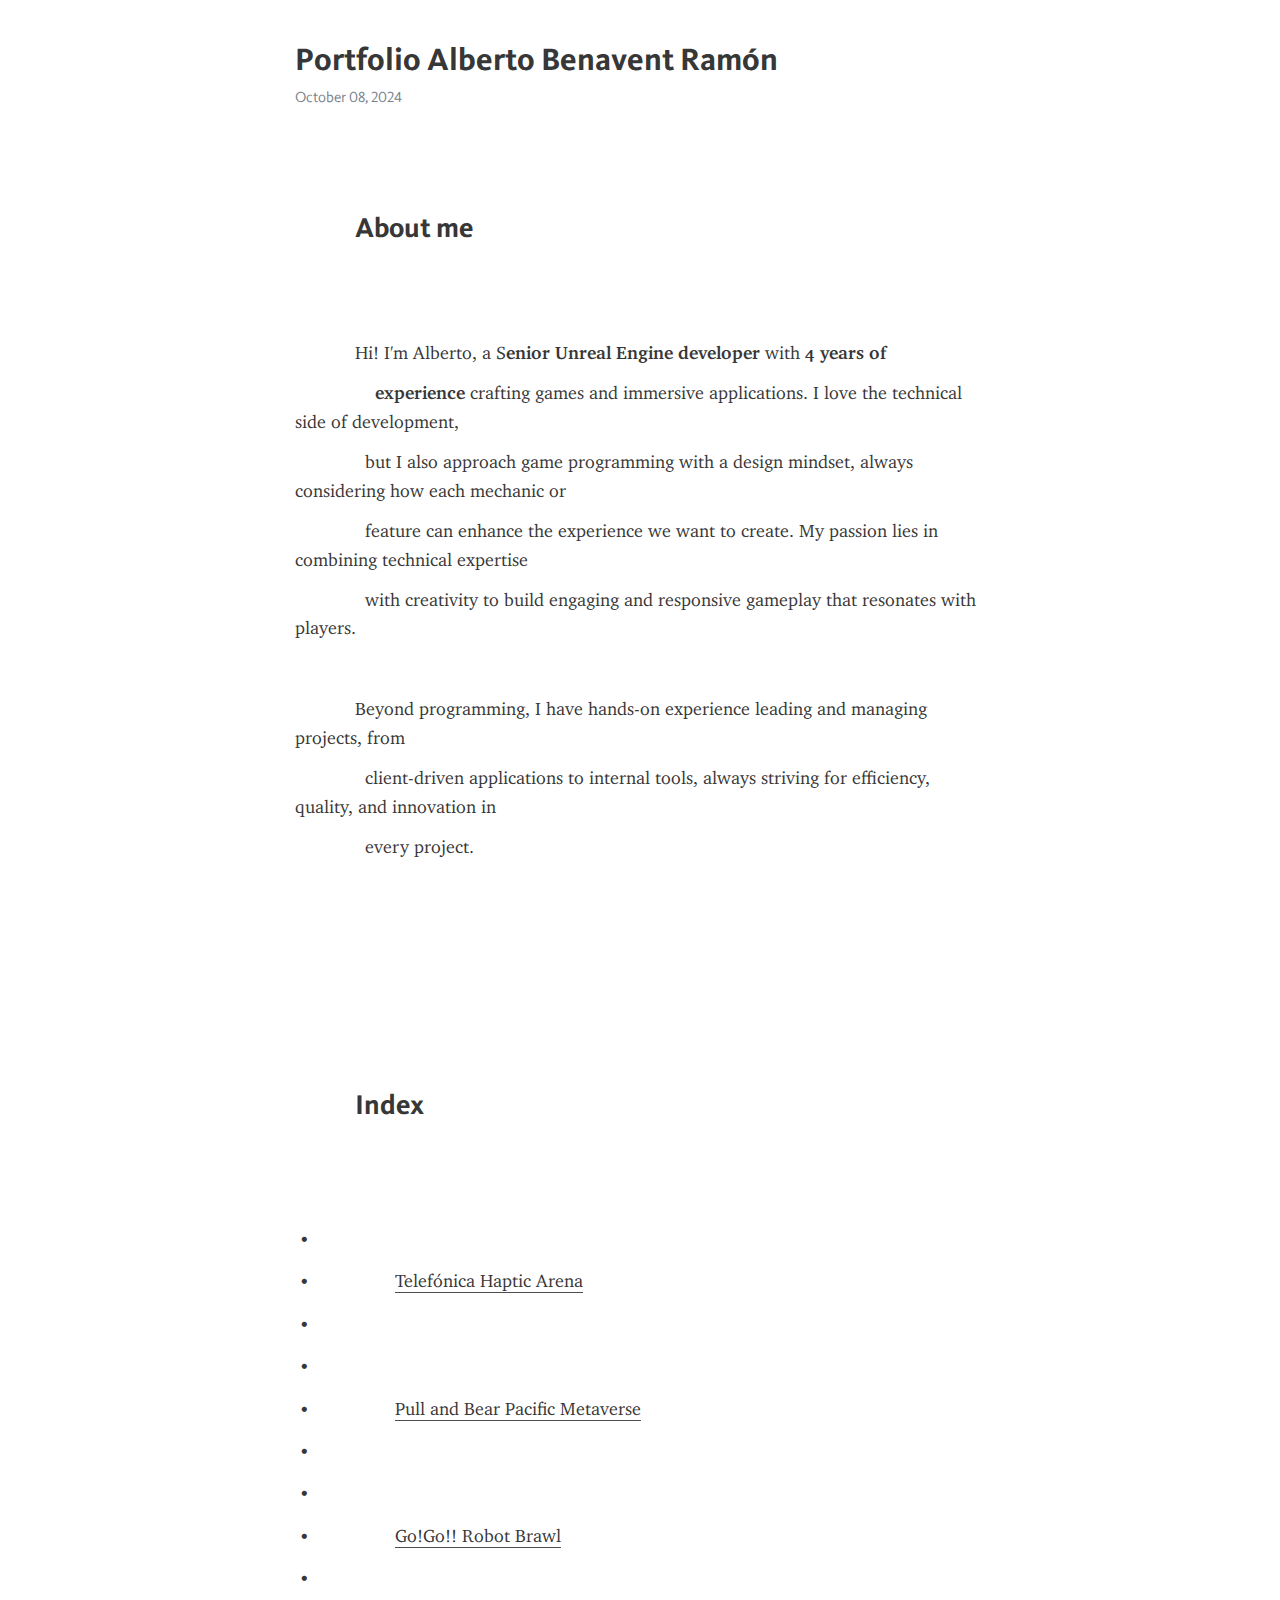
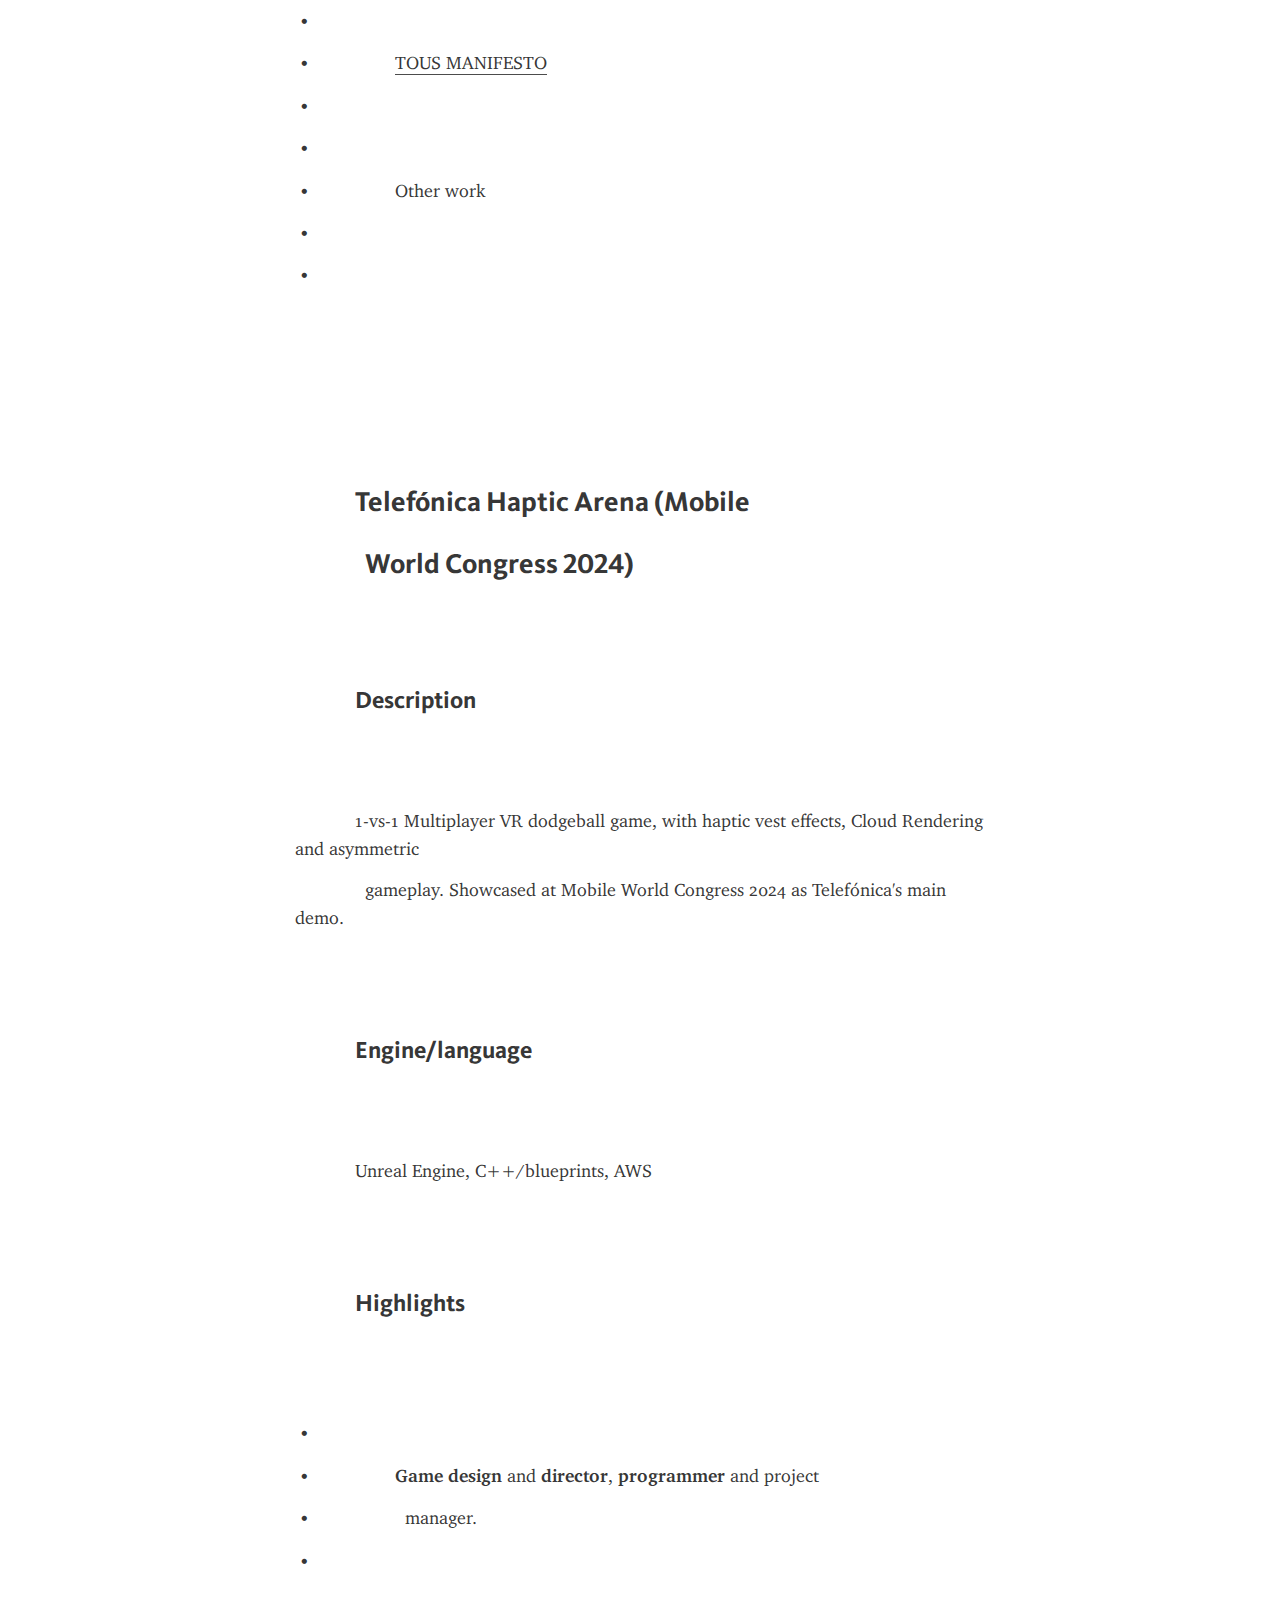
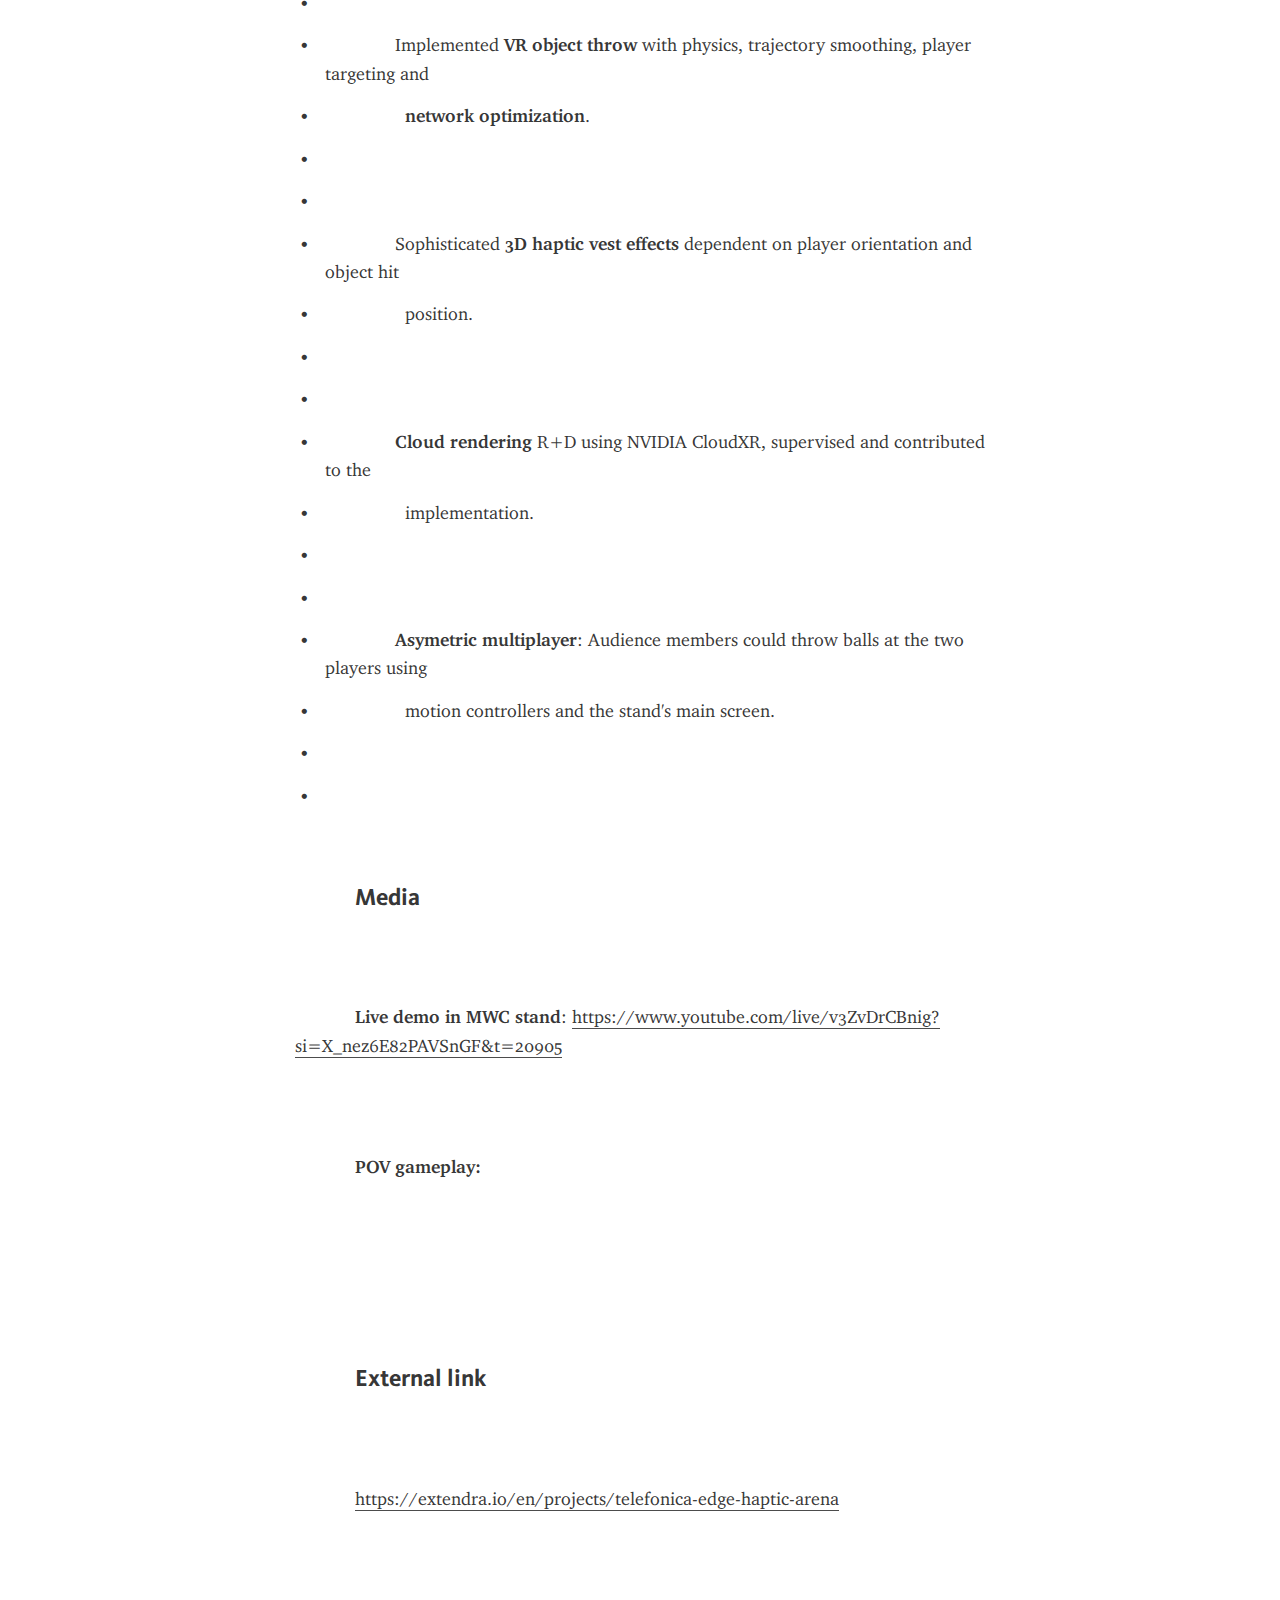
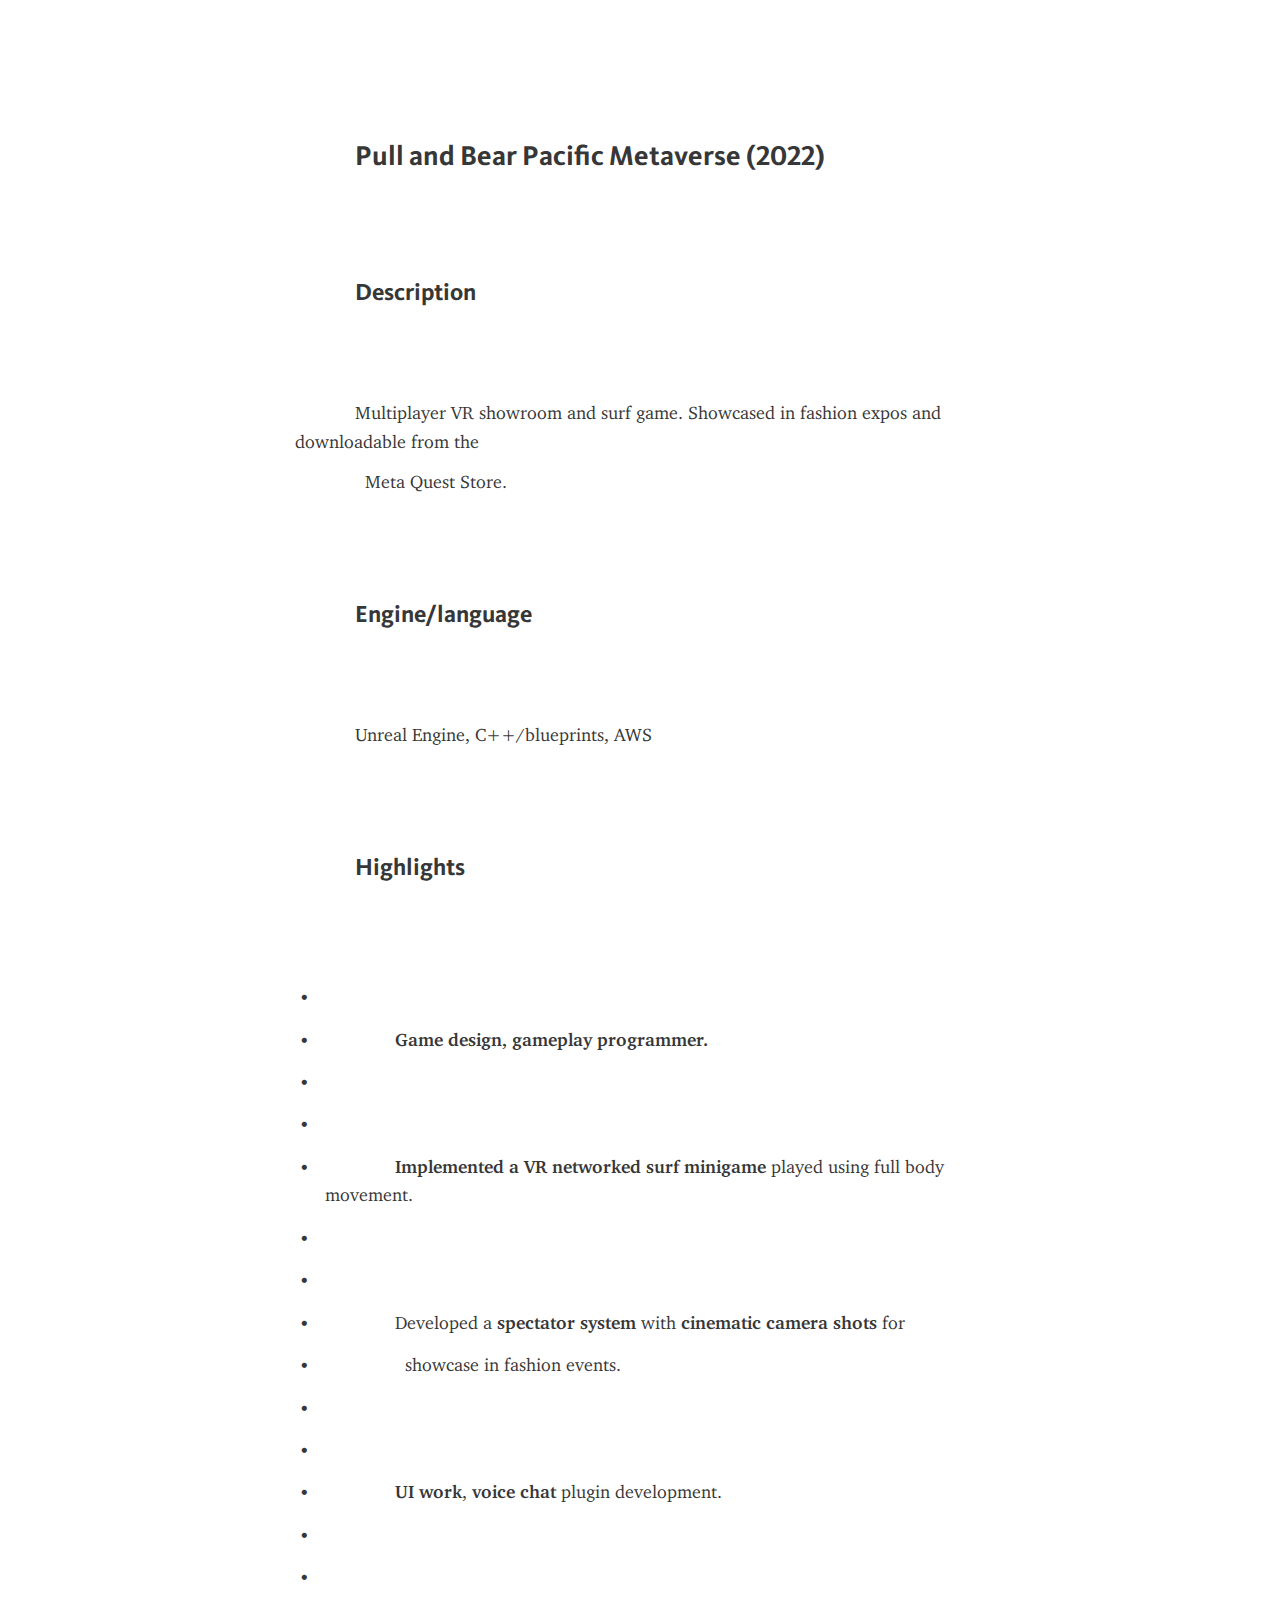
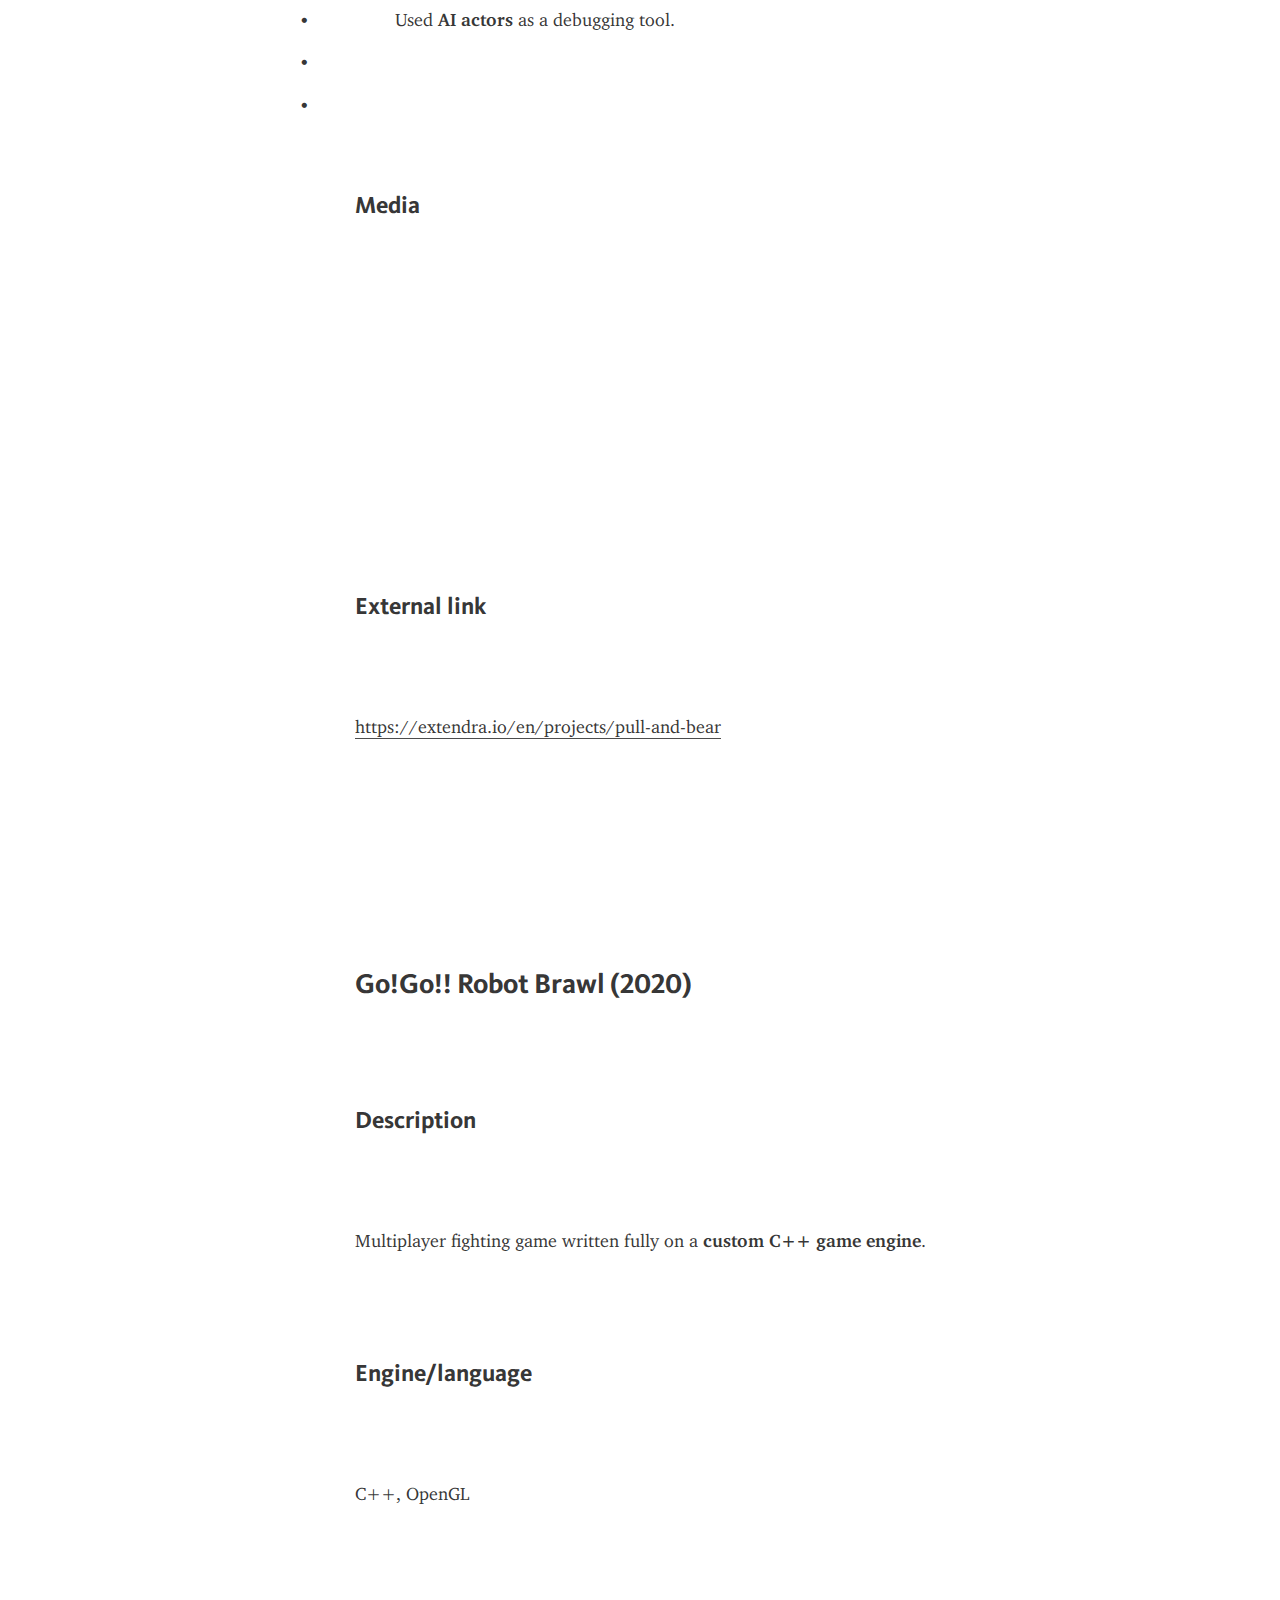
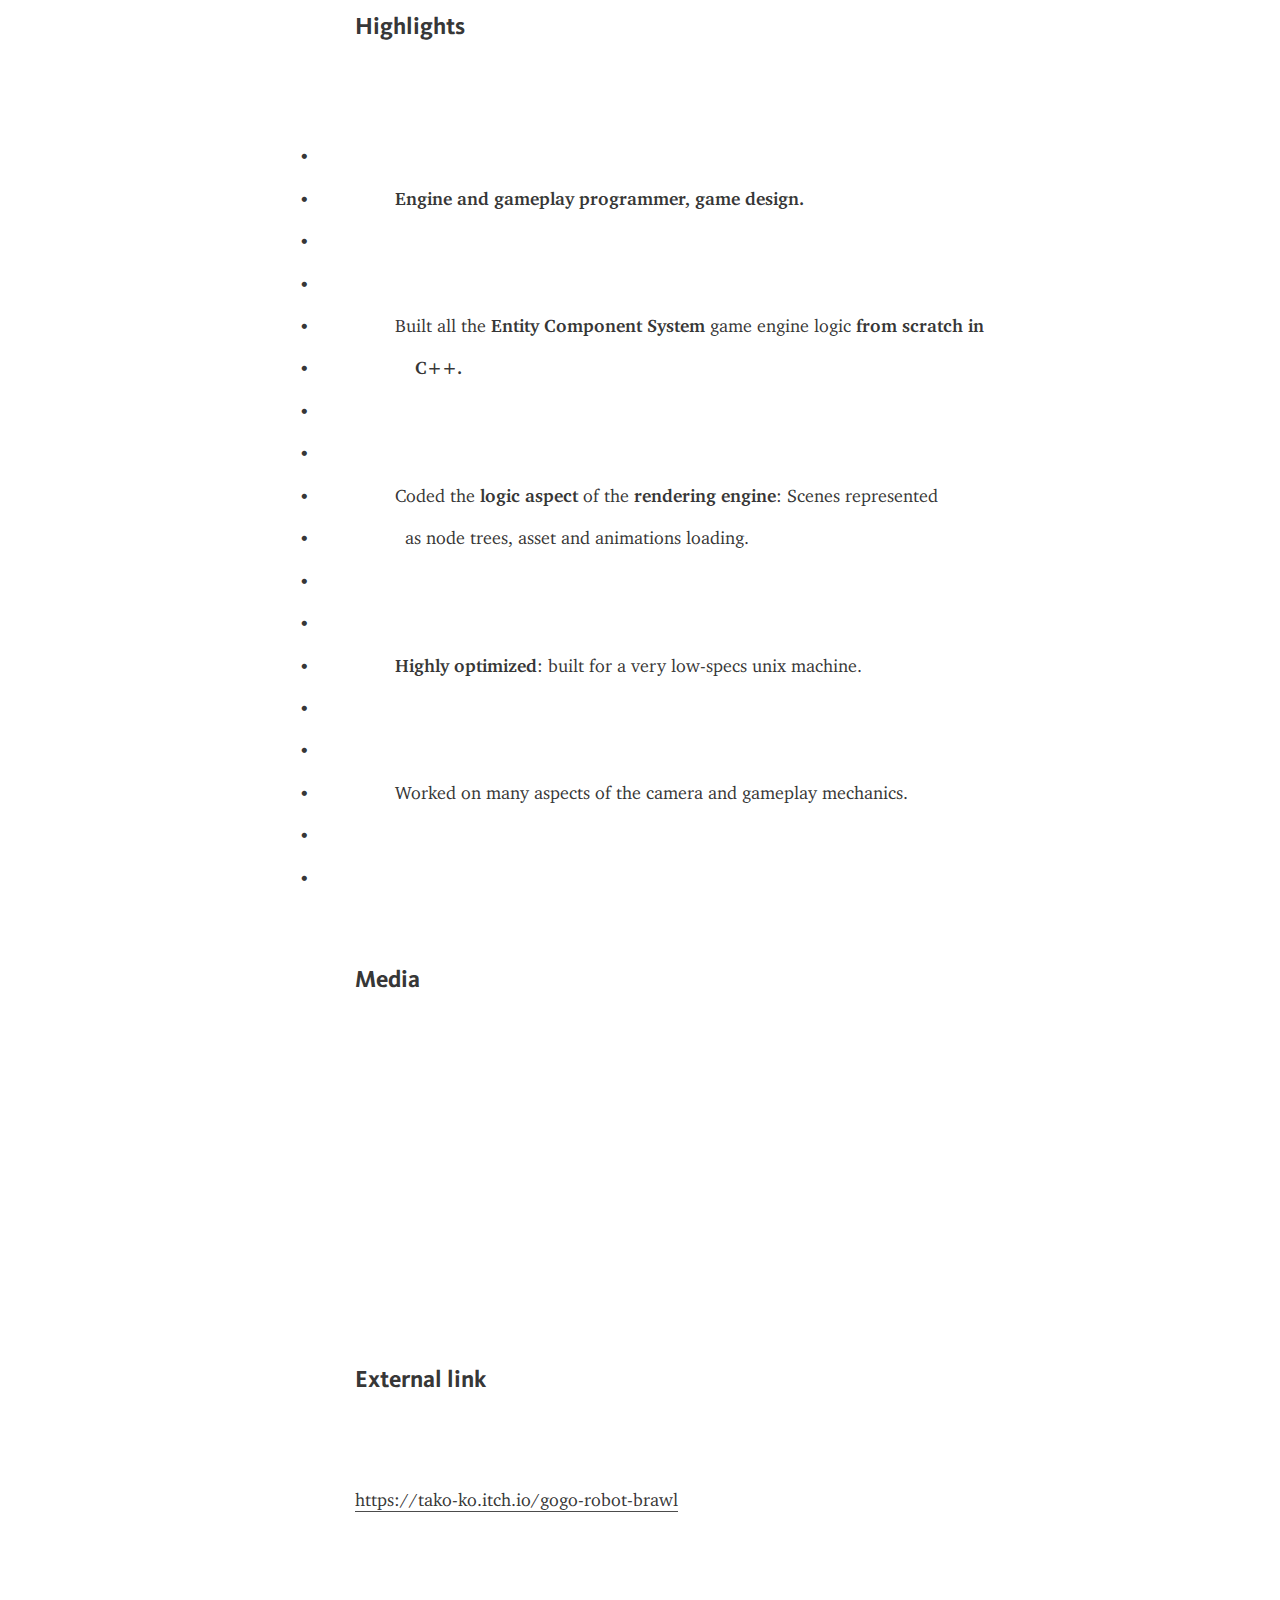
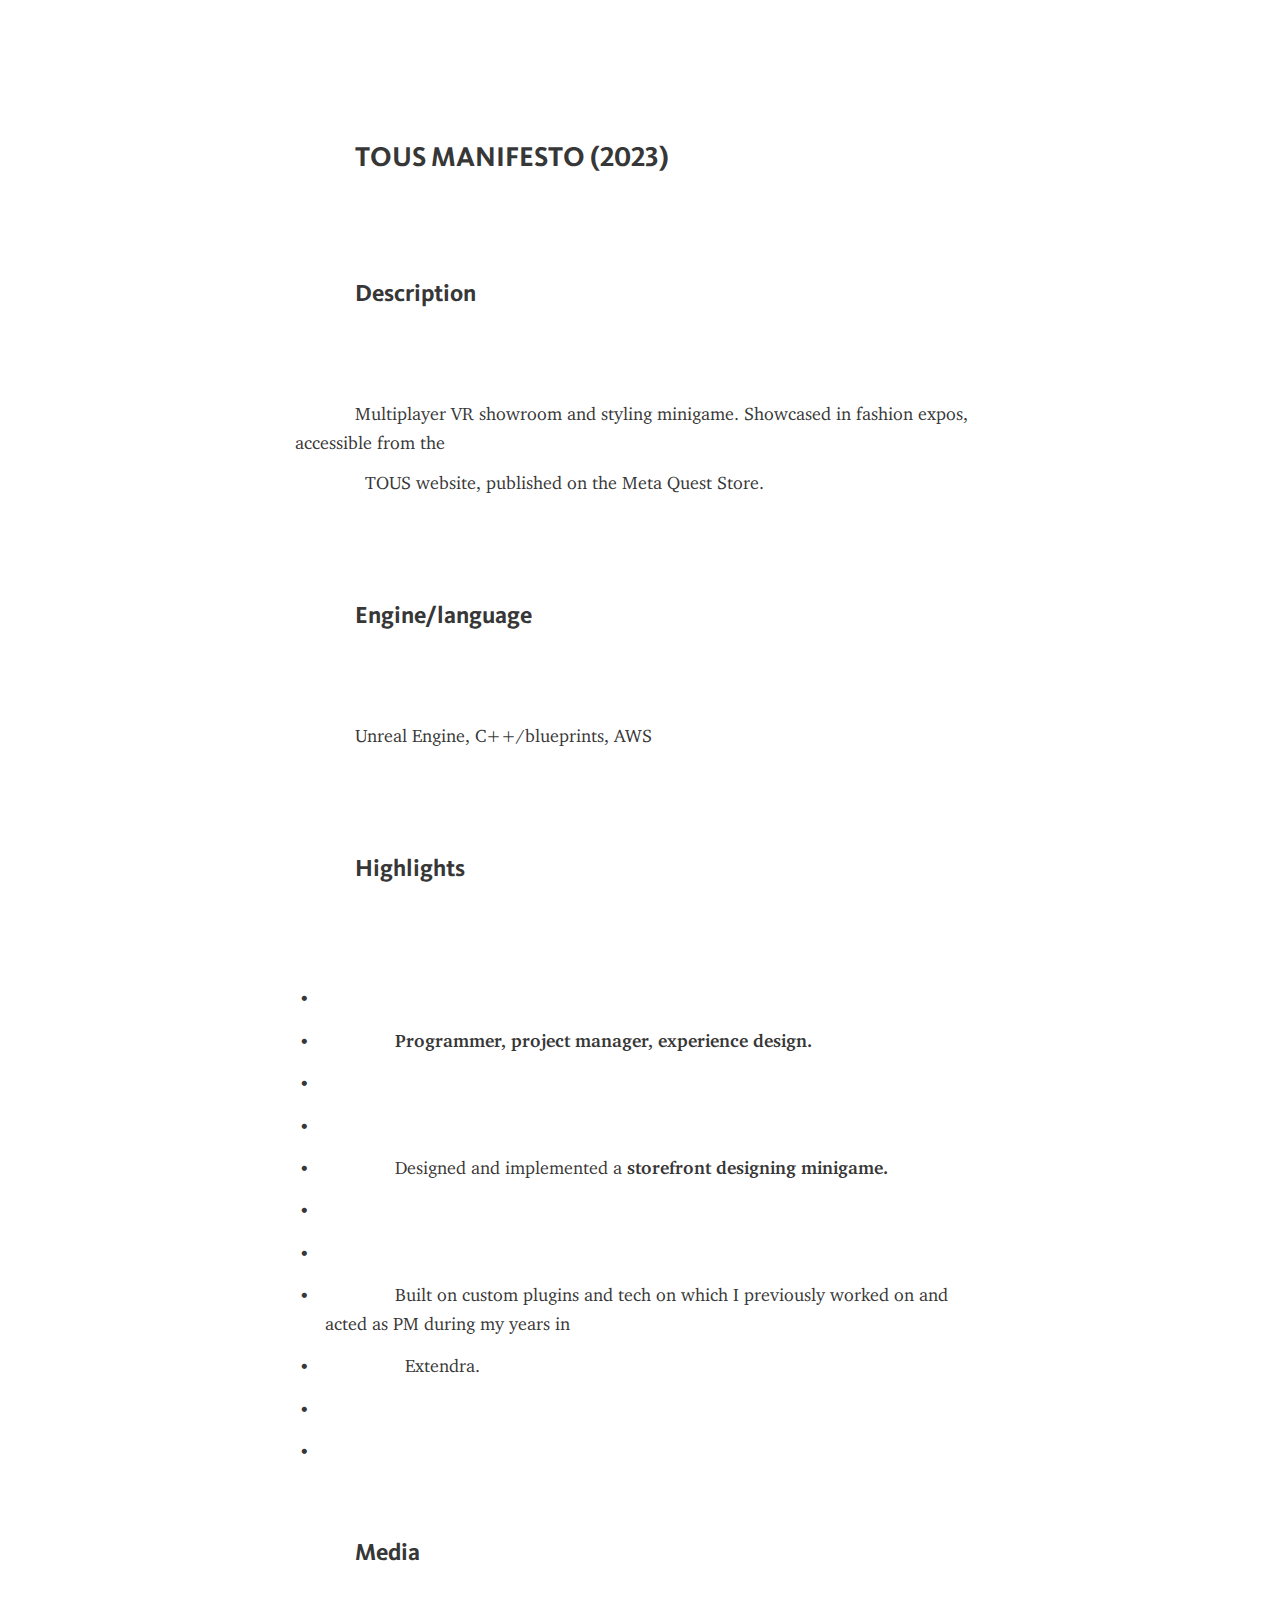
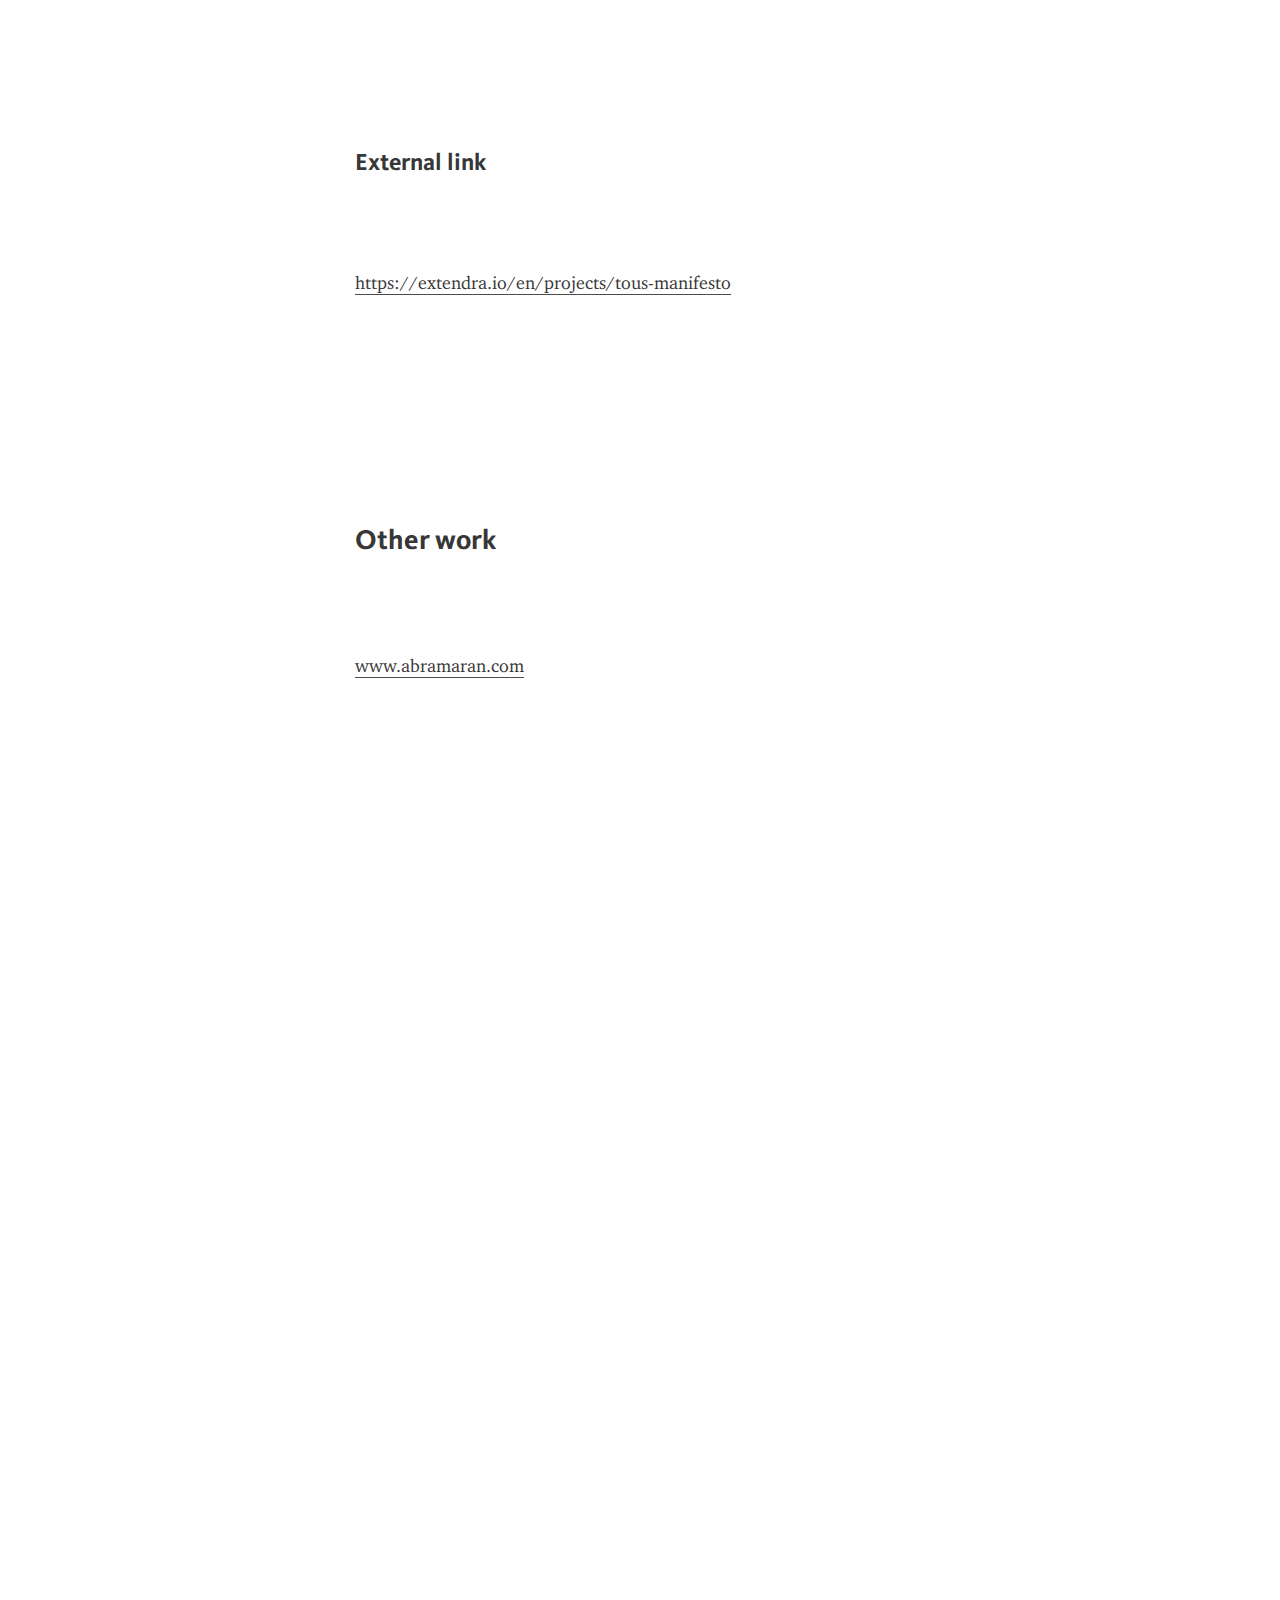
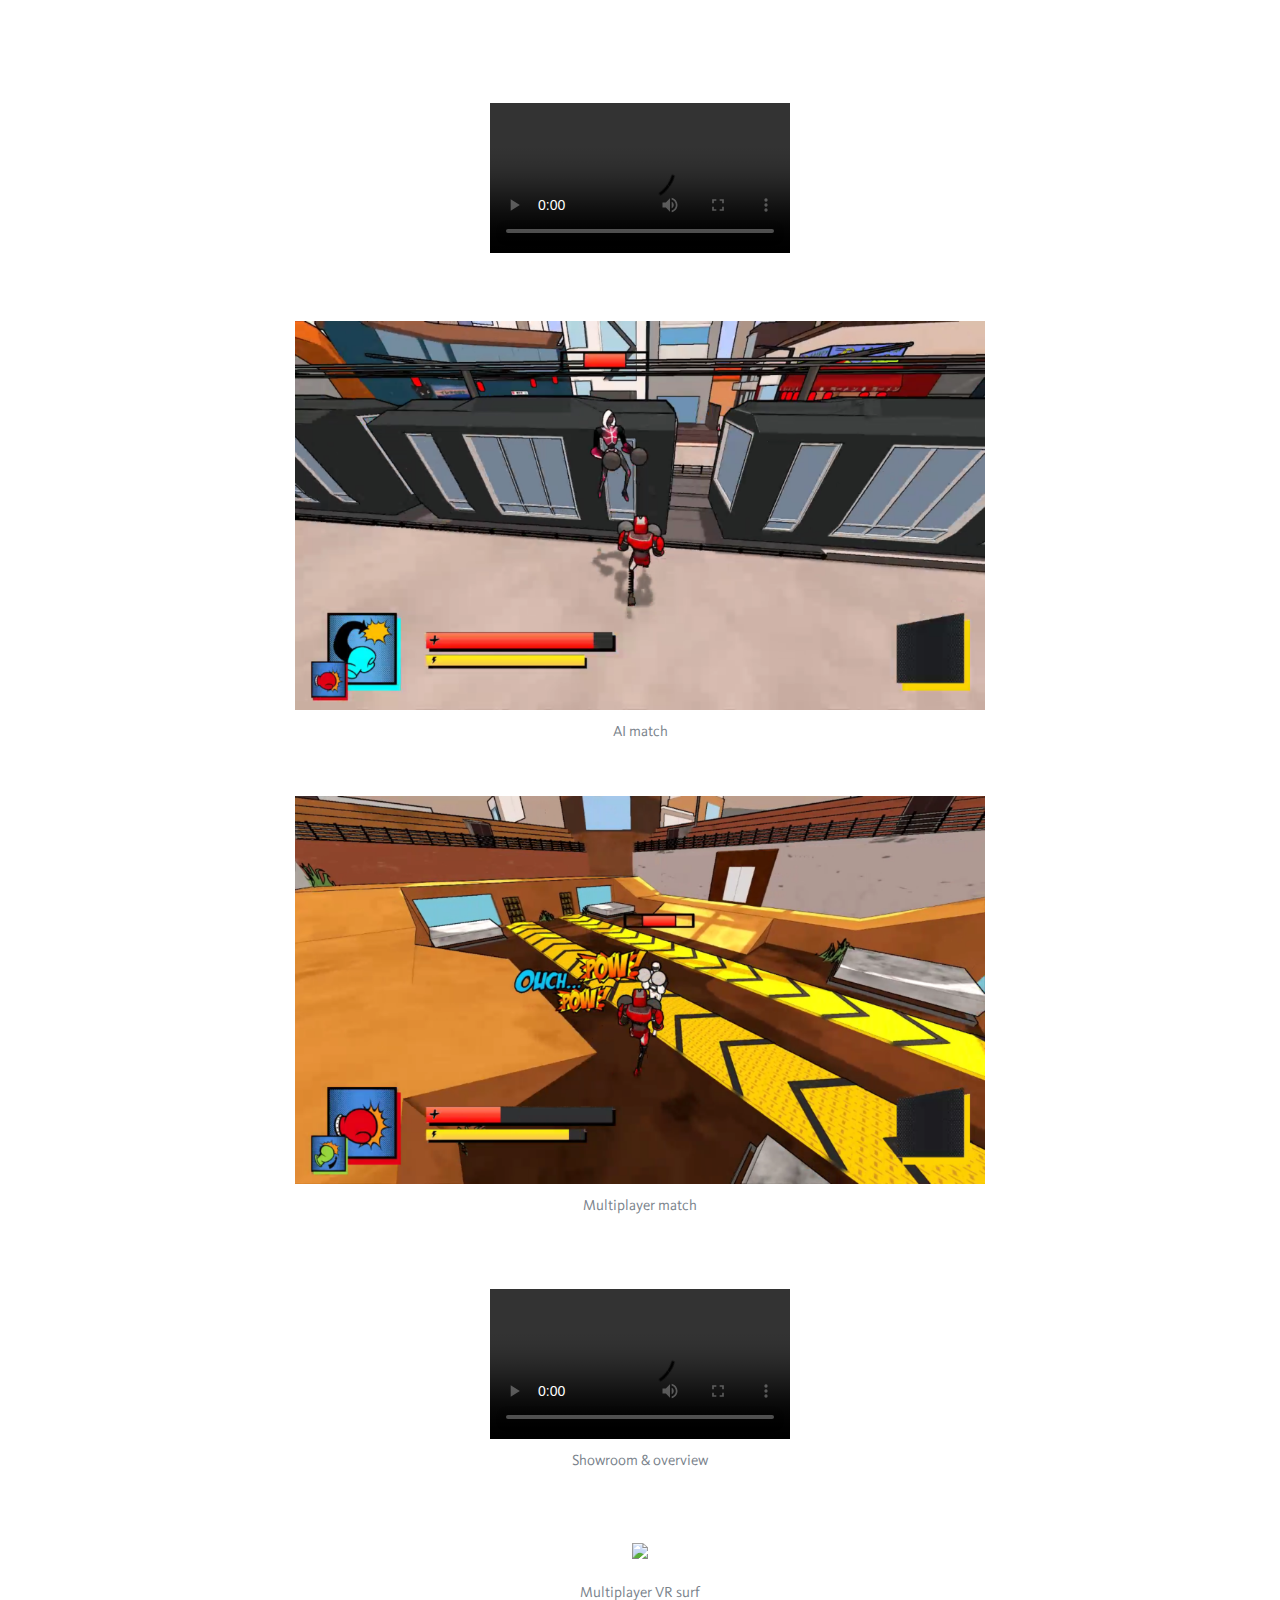
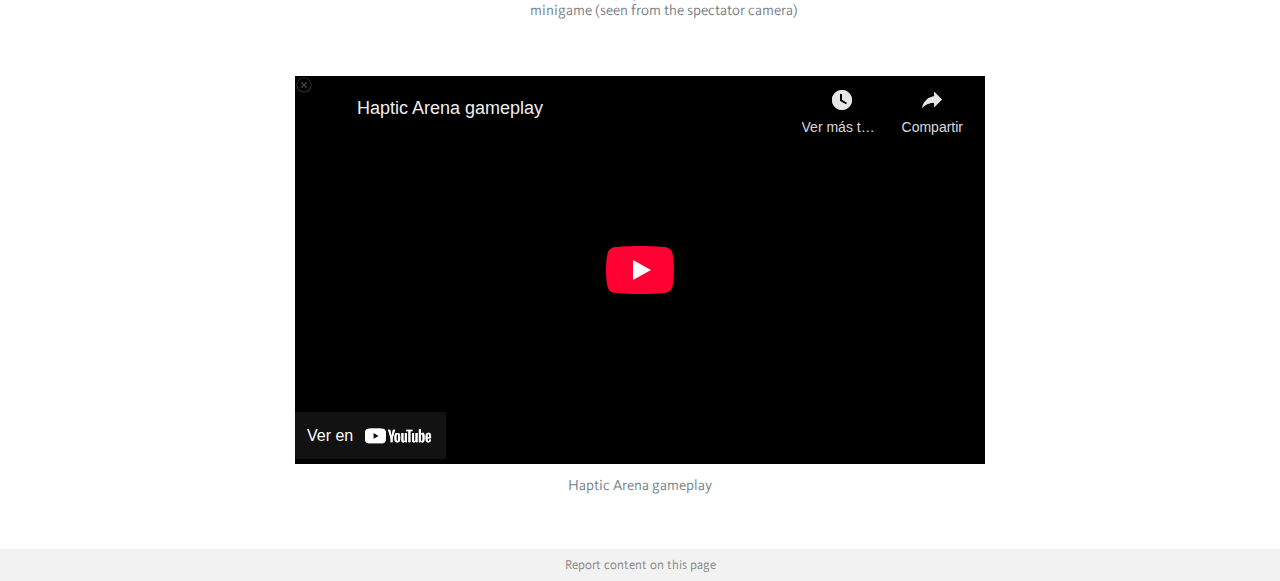
==== commit 2f77d865: "Format document" ====
--- a/index.html
+++ b/index.html
@@ -1,49 +1,215 @@
 <!DOCTYPE html>
-<html><head>
-<meta http-equiv="content-type" content="text/html; charset=UTF-8">
-    <meta charset="utf-8">
-    <title>Portfolio Alberto Benavent Ramón – Telegraph</title>
-    <meta name="viewport" content="width=device-width, initial-scale=1.0, minimum-scale=1.0, maximum-scale=1.0, user-scalable=no">
-    <meta name="format-detection" content="telephone=no">
-    <meta http-equiv="X-UA-Compatible" content="IE=edge">
-    <meta name="MobileOptimized" content="176">
-    <meta name="HandheldFriendly" content="True">
-    <meta name="robots" content="index, follow">
-    <meta property="og:type" content="article">
-    <meta property="og:title" content="Portfolio Alberto Benavent Ramón">
-    <meta property="og:description" content="About me
+<html>
+
+<head>
+  <meta http-equiv="content-type" content="text/html; charset=UTF-8">
+  <meta charset="utf-8">
+  <title>Portfolio Alberto Benavent Ramón – Telegraph</title>
+  <meta name="viewport"
+    content="width=device-width, initial-scale=1.0, minimum-scale=1.0, maximum-scale=1.0, user-scalable=no">
+  <meta name="format-detection" content="telephone=no">
+  <meta http-equiv="X-UA-Compatible" content="IE=edge">
+  <meta name="MobileOptimized" content="176">
+  <meta name="HandheldFriendly" content="True">
+  <meta name="robots" content="index, follow">
+  <meta property="og:type" content="article">
+  <meta property="og:title" content="Portfolio Alberto Benavent Ramón">
+  <meta property="og:description" content="About me
 Hi! I'm Alberto, a Senior Unreal Engine developer with 4 years of experience crafting games and immersive applications. I love the technical side of development, but I also approach game programming with a design mindset, always considering how each mechanic or feature can enhance the experience we want to create. My passion lies in combining technical expertise with creativity to build engaging and responsive gameplay that resonates with players.
 Beyond programming, I have hands-on experience leading…">
-    <meta property="og:image" content="">
-    <meta property="og:site_name" content="Telegraph">
-    <meta property="article:published_time" content="2024-10-08T18:10:46+0000">
-    <meta property="article:modified_time" content="2024-10-08T19:11:30+0000">
-    <meta property="article:author" content="">
-    <meta name="twitter:card" content="summary">
-    <meta name="twitter:title" content="Portfolio Alberto Benavent Ramón">
-    <meta name="twitter:description" content="About me
+  <meta property="og:image" content="">
+  <meta property="og:site_name" content="Telegraph">
+  <meta property="article:published_time" content="2024-10-08T18:10:46+0000">
+  <meta property="article:modified_time" content="2024-10-08T19:11:30+0000">
+  <meta property="article:author" content="">
+  <meta name="twitter:card" content="summary">
+  <meta name="twitter:title" content="Portfolio Alberto Benavent Ramón">
+  <meta name="twitter:description" content="About me
 Hi! I'm Alberto, a Senior Unreal Engine developer with 4 years of experience crafting games and immersive applications. I love the technical side of development, but I also approach game programming with a design mindset, always considering how each mechanic or feature can enhance the experience we want to create. My passion lies in combining technical expertise with creativity to build engaging and responsive gameplay that resonates with players.
 Beyond programming, I have hands-on experience leading…">
-    <meta name="twitter:image" content="">
-    <link rel="canonical" href="https://telegra.ph/Portfolio-Alberto-Benavent-Ram%C3%B3n-10-08">
-    <link rel="shortcut icon" href="https://telegra.ph/favicon.ico?1" type="image/x-icon">
-    <link rel="icon" type="image/png" href="https://telegra.ph/images/favicon.png?1" sizes="16x16">
-    <link rel="icon" type="image/png" href="https://telegra.ph/images/favicon_2x.png?1" sizes="32x32">
-    <link href="index_files/quill.core.min.css" rel="stylesheet">
-    <link href="index_files/core.min.css" rel="stylesheet">
-  </head>
-  <body>
-    <div class="tl_page_wrap">
-      <div class="tl_page">
-        <main class="tl_article">
-          <header class="tl_article_header" dir="auto">
-            <h1>Portfolio Alberto Benavent Ramón</h1>
-            <address>
-              <a rel="author"></a><!--
+  <meta name="twitter:image" content="">
+  <link rel="canonical" href="https://telegra.ph/Portfolio-Alberto-Benavent-Ram%C3%B3n-10-08">
+  <link rel="shortcut icon" href="https://telegra.ph/favicon.ico?1" type="image/x-icon">
+  <link rel="icon" type="image/png" href="https://telegra.ph/images/favicon.png?1" sizes="16x16">
+  <link rel="icon" type="image/png" href="https://telegra.ph/images/favicon_2x.png?1" sizes="32x32">
+  <link href="index_files/quill.core.min.css" rel="stylesheet">
+  <link href="index_files/core.min.css" rel="stylesheet">
+</head>
+
+<body>
+  <div class="tl_page_wrap">
+    <div class="tl_page">
+      <main class="tl_article">
+        <header class="tl_article_header" dir="auto">
+          <h1>Portfolio Alberto Benavent Ramón</h1>
+          <address>
+            <a rel="author"></a><!--
            --><time datetime="2024-10-08T18:10:46+0000">October 08, 2024</time>
-            </address>
-          </header>
-          <article id="_tl_editor" class="tl_article_content ql-container ql-disabled"><div class="ql-editor" contenteditable="false"><h1 dir="auto" data-placeholder="Title" data-label="Title">Portfolio Alberto Benavent Ramón</h1><address dir="auto" data-placeholder="Your name" data-label="Author" class="empty"><br></address><h3 dir="auto" id="About-me">About me</h3><p dir="auto">Hi! I'm Alberto, a S<strong>enior Unreal Engine developer</strong> with <strong>4 years of experience</strong> crafting games and immersive applications. I love the technical side of development, but I also approach game programming with a design mindset, always considering how each mechanic or feature can enhance the experience we want to create. My passion lies in combining technical expertise with creativity to build engaging and responsive gameplay that resonates with players.</p><p dir="auto">Beyond programming, I have hands-on experience leading and managing projects, from client-driven applications to internal tools, always striving for efficiency, quality, and innovation in every project.</p><p dir="auto"><br></p><h3 dir="auto" id="Index">Index</h3><ul dir="auto"><li><a href="#Telef%C3%B3nica-Haptic-Arena-(Mobile-World-Congress-2024)">Telefónica Haptic Arena</a></li><li><a href="#Pull-and-Bear-Pacific-Metaverse-(2022)">Pull and Bear Pacific Metaverse</a></li><li><a href="#Go!Go!!-Robot-Brawl-(2020)">Go!Go!! Robot Brawl</a></li><li><a href="#TOUS-MANIFESTO-(2023)">TOUS MANIFESTO</a></li><li>Other work</li></ul><p dir="auto"><br></p><h3 dir="auto" id="Telefónica-Haptic-Arena-(Mobile-World-Congress-2024)">Telefónica Haptic Arena (Mobile World Congress 2024)</h3><h4 dir="auto" id="Description">Description</h4><p dir="auto">1-vs-1 Multiplayer VR dodgeball game, with haptic vest effects, Cloud Rendering and asymmetric gameplay. Showcased at Mobile World Congress 2024 as Telefónica's main demo.</p><h4 dir="auto" id="Engine/language">Engine/language</h4><p dir="auto">Unreal Engine, C++/blueprints, AWS</p><h4 dir="auto" id="Highlights">Highlights</h4><ul dir="auto"><li><strong>Game design</strong> and <strong>director</strong>, <strong>programmer</strong> and project manager.</li><li>Implemented <strong>VR object throw </strong>with physics, trajectory smoothing, player targeting and <strong>network optimization</strong>.</li><li>Sophisticated <strong>3D haptic vest effects </strong>dependent on player orientation and object hit position.</li><li><strong>Cloud rendering </strong>R+D using NVIDIA CloudXR, supervised and contributed to the implementation.</li><li><strong>Asymetric multiplayer</strong>: Audience members could throw balls at the two players using motion controllers and the stand's main screen.</li></ul><h4 dir="auto" id="Media">Media</h4><p dir="auto"><strong>Live demo in MWC stand</strong>: <a href="https://www.youtube.com/live/v3ZvDrCBnig?si=X_nez6E82PAVSnGF&amp;t=20905" target="_blank">https://www.youtube.com/live/v3ZvDrCBnig?si=X_nez6E82PAVSnGF&amp;t=20905</a></p><p dir="auto"><strong>POV gameplay:</strong></p><figure contenteditable="false"><div class="figure_wrapper"><div class="iframe_wrap"><div class="iframe_helper" style="padding-top: 56.2319%;"><iframe src="index_files/youtube.htm" width="640" height="360" frameborder="0" allowtransparency="true" allowfullscreen="true" scrolling="no"></iframe></div></div></div><span class="cursor_wrapper" contenteditable="true"></span><figcaption dir="auto" class="editable_text" data-placeholder="Caption (optional)">Haptic Arena gameplay</figcaption></figure><h4 dir="auto" id="External-link">External link</h4><p dir="auto"><a href="https://extendra.io/es/proyectos/telefonica-edge-haptic-arena" target="_blank">https://extendra.io/en/projects/telefonica-edge-haptic-arena</a></p><p dir="auto"><br></p><h3 dir="auto" id="Pull-and-Bear-Pacific-Metaverse-(2022)">Pull and Bear Pacific Metaverse (2022)</h3><h4 dir="auto" id="Description">Description</h4><p dir="auto">Multiplayer VR showroom and surf game. Showcased in fashion expos and downloadable from the Meta Quest Store.</p><h4 dir="auto" id="Engine/language">Engine/language</h4><p dir="auto">Unreal Engine, C++/blueprints, AWS</p><h4 dir="auto" id="Highlights">Highlights</h4><ul dir="auto"><li><strong>Game design, gameplay programmer.</strong></li><li><strong>Implemented a VR networked surf minigame</strong> played using full body movement.</li><li>Developed a <strong>spectator system </strong>with <strong>cinematic camera shots </strong>for showcase in fashion events.</li><li><strong>UI work</strong>, <strong>voice chat </strong>plugin development.</li><li>Used <strong>AI actors </strong>as a debugging tool.</li></ul><h4 dir="auto" id="Media">Media</h4><figure contenteditable="false"><div class="figure_wrapper"><img src="index_files/Juegos.gif"></div><span class="cursor_wrapper" contenteditable="true"></span><figcaption dir="auto" class="editable_text" data-placeholder="Caption (optional)">Multiplayer VR surf minigame (seen from the spectator camera)</figcaption></figure><p dir="auto"><br></p><figure contenteditable="false"><div class="figure_wrapper"><video src="index_files/Video%20of%20the%20project%20of%20Pull&amp;Bear.mp4" preload="auto" controls="controls"></video></div><span class="cursor_wrapper" contenteditable="true"></span><figcaption dir="auto" class="editable_text" data-placeholder="Caption (optional)">Showroom &amp; overview</figcaption></figure><h4 dir="auto" id="External-link">External link</h4><p dir="auto"><a href="https://extendra.io/es/proyectos/pull-and-bear" target="_blank">https://extendra.io/</a><a href="https://extendra.io/es/proyectos/telefonica-edge-haptic-arena" target="_blank" data-title="https://extendra.io/es/proyectos/telefonica-edge-haptic-arena">en/projects</a><a href="https://extendra.io/es/proyectos/pull-and-bear" target="_blank" data-title="https://extendra.io/es/proyectos/pull-and-bear">/pull-and-bear</a></p><p dir="auto"><br></p><h3 dir="auto" id="Go!Go!!-Robot-Brawl-(2020)">Go!Go!! Robot Brawl (2020)</h3><h4 dir="auto" id="Description">Description</h4><p dir="auto">Multiplayer fighting game written fully on a <strong>custom C++ game engine</strong>.</p><h4 dir="auto" id="Engine/language">Engine/language</h4><p dir="auto">C++, OpenGL</p><h4 dir="auto" id="Highlights">Highlights</h4><ul dir="auto"><li><strong>Engine and gameplay programmer, game design.</strong></li><li>Built all the <strong>Entity Component System </strong>game engine logic <strong>from scratch in C++.</strong></li><li>Coded the <strong>logic aspect </strong>of the <strong>rendering engine</strong>: Scenes represented as node trees, asset and animations loading.</li><li><strong>Highly optimized</strong>: built for a very low-specs unix machine.</li><li>Worked on many aspects of the camera and gameplay mechanics.</li></ul><h4 dir="auto" id="Media">Media</h4><figure contenteditable="false"><div class="figure_wrapper"><img src="index_files/LosY2N.png"></div><span class="cursor_wrapper" contenteditable="true"></span><figcaption dir="auto" class="editable_text" data-placeholder="Caption (optional)">Multiplayer match</figcaption></figure><p dir="auto"><br></p><figure contenteditable="false"><div class="figure_wrapper"><img src="index_files/xMHEik.png"></div><span class="cursor_wrapper" contenteditable="true"></span><figcaption dir="auto" class="editable_text" data-placeholder="Caption (optional)">AI match</figcaption></figure><h4 dir="auto" id="External-link">External link</h4><p dir="auto"><a href="https://tako-ko.itch.io/gogo-robot-brawl" target="_blank">https://tako-ko.itch.io/gogo-robot-brawl</a></p><p dir="auto"><br></p><h3 dir="auto" id="TOUS-MANIFESTO-(2023)">TOUS MANIFESTO (2023)</h3><h4 dir="auto" id="Description">Description</h4><p dir="auto">Multiplayer VR showroom and styling minigame. Showcased in fashion expos, accessible from the TOUS website, published on the Meta Quest Store.</p><h4 dir="auto" id="Engine/language">Engine/language</h4><p dir="auto">Unreal Engine, C++/blueprints, AWS</p><h4 dir="auto" id="Highlights">Highlights</h4><ul dir="auto"><li><strong>Programmer, project manager, experience design.</strong></li><li>Designed and implemented a <strong>storefront designing minigame.</strong></li><li>Built on custom plugins and tech on which I previously worked on and acted as PM during my years in Extendra.</li></ul><h4 dir="auto" id="Media">Media</h4><figure contenteditable="false"><div class="figure_wrapper"><video src="index_files/Showroom-TOUS-1.mp4" preload="auto" controls="controls"></video></div><span class="cursor_wrapper" contenteditable="true"></span><figcaption dir="auto" class="editable_text" data-placeholder="Caption (optional)"></figcaption></figure><h4 dir="auto" id="External-link">External link</h4><p dir="auto"><a href="https://extendra.io/es/proyectos/tous-manifesto" target="_blank">https://extendra.io/en/projects/tous-manifesto</a></p><p dir="auto"><br></p><h3 dir="auto" id="Other-work">Other work</h3><p dir="auto"><a href="http://www.abramaran.com/" target="_blank">www.abramaran.com</a></p><p dir="auto"><br></p></div><div class="ql-clipboard" contenteditable="true" tabindex="-1"></div><div id="_tl_link_tooltip" class="tl_link_tooltip"></div><div id="_tl_tooltip" class="tl_tooltip">
+          </address>
+        </header>
+        <article id="_tl_editor" class="tl_article_content ql-container ql-disabled">
+          <div class="ql-editor" contenteditable="false">
+            <h1 dir="auto" data-placeholder="Title" data-label="Title">Portfolio Alberto Benavent Ramón</h1>
+            <address dir="auto" data-placeholder="Your name" data-label="Author" class="empty"><br></address>
+            <h3 dir="auto" id="About-me">About me</h3>
+            <p dir="auto">Hi! I'm Alberto, a S<strong>enior Unreal Engine developer</strong> with <strong>4 years of
+                experience</strong> crafting games and immersive applications. I love the technical side of development,
+              but I also approach game programming with a design mindset, always considering how each mechanic or
+              feature can enhance the experience we want to create. My passion lies in combining technical expertise
+              with creativity to build engaging and responsive gameplay that resonates with players.</p>
+            <p dir="auto">Beyond programming, I have hands-on experience leading and managing projects, from
+              client-driven applications to internal tools, always striving for efficiency, quality, and innovation in
+              every project.</p>
+            <p dir="auto"><br></p>
+            <h3 dir="auto" id="Index">Index</h3>
+            <ul dir="auto">
+              <li><a href="#Telef%C3%B3nica-Haptic-Arena-(Mobile-World-Congress-2024)">Telefónica Haptic Arena</a></li>
+              <li><a href="#Pull-and-Bear-Pacific-Metaverse-(2022)">Pull and Bear Pacific Metaverse</a></li>
+              <li><a href="#Go!Go!!-Robot-Brawl-(2020)">Go!Go!! Robot Brawl</a></li>
+              <li><a href="#TOUS-MANIFESTO-(2023)">TOUS MANIFESTO</a></li>
+              <li>Other work</li>
+            </ul>
+            <p dir="auto"><br></p>
+            <h3 dir="auto" id="Telefónica-Haptic-Arena-(Mobile-World-Congress-2024)">Telefónica Haptic Arena (Mobile
+              World Congress 2024)</h3>
+            <h4 dir="auto" id="Description">Description</h4>
+            <p dir="auto">1-vs-1 Multiplayer VR dodgeball game, with haptic vest effects, Cloud Rendering and asymmetric
+              gameplay. Showcased at Mobile World Congress 2024 as Telefónica's main demo.</p>
+            <h4 dir="auto" id="Engine/language">Engine/language</h4>
+            <p dir="auto">Unreal Engine, C++/blueprints, AWS</p>
+            <h4 dir="auto" id="Highlights">Highlights</h4>
+            <ul dir="auto">
+              <li><strong>Game design</strong> and <strong>director</strong>, <strong>programmer</strong> and project
+                manager.</li>
+              <li>Implemented <strong>VR object throw </strong>with physics, trajectory smoothing, player targeting and
+                <strong>network optimization</strong>.</li>
+              <li>Sophisticated <strong>3D haptic vest effects </strong>dependent on player orientation and object hit
+                position.</li>
+              <li><strong>Cloud rendering </strong>R+D using NVIDIA CloudXR, supervised and contributed to the
+                implementation.</li>
+              <li><strong>Asymetric multiplayer</strong>: Audience members could throw balls at the two players using
+                motion controllers and the stand's main screen.</li>
+            </ul>
+            <h4 dir="auto" id="Media">Media</h4>
+            <p dir="auto"><strong>Live demo in MWC stand</strong>: <a
+                href="https://www.youtube.com/live/v3ZvDrCBnig?si=X_nez6E82PAVSnGF&amp;t=20905"
+                target="_blank">https://www.youtube.com/live/v3ZvDrCBnig?si=X_nez6E82PAVSnGF&amp;t=20905</a></p>
+            <p dir="auto"><strong>POV gameplay:</strong></p>
+            <figure contenteditable="false">
+              <div class="figure_wrapper">
+                <div class="iframe_wrap">
+                  <div class="iframe_helper" style="padding-top: 56.2319%;"><iframe src="index_files/youtube.htm"
+                      width="640" height="360" frameborder="0" allowtransparency="true" allowfullscreen="true"
+                      scrolling="no"></iframe></div>
+                </div>
+              </div><span class="cursor_wrapper" contenteditable="true"></span>
+              <figcaption dir="auto" class="editable_text" data-placeholder="Caption (optional)">Haptic Arena gameplay
+              </figcaption>
+            </figure>
+            <h4 dir="auto" id="External-link">External link</h4>
+            <p dir="auto"><a href="https://extendra.io/es/proyectos/telefonica-edge-haptic-arena"
+                target="_blank">https://extendra.io/en/projects/telefonica-edge-haptic-arena</a></p>
+            <p dir="auto"><br></p>
+            <h3 dir="auto" id="Pull-and-Bear-Pacific-Metaverse-(2022)">Pull and Bear Pacific Metaverse (2022)</h3>
+            <h4 dir="auto" id="Description">Description</h4>
+            <p dir="auto">Multiplayer VR showroom and surf game. Showcased in fashion expos and downloadable from the
+              Meta Quest Store.</p>
+            <h4 dir="auto" id="Engine/language">Engine/language</h4>
+            <p dir="auto">Unreal Engine, C++/blueprints, AWS</p>
+            <h4 dir="auto" id="Highlights">Highlights</h4>
+            <ul dir="auto">
+              <li><strong>Game design, gameplay programmer.</strong></li>
+              <li><strong>Implemented a VR networked surf minigame</strong> played using full body movement.</li>
+              <li>Developed a <strong>spectator system </strong>with <strong>cinematic camera shots </strong>for
+                showcase in fashion events.</li>
+              <li><strong>UI work</strong>, <strong>voice chat </strong>plugin development.</li>
+              <li>Used <strong>AI actors </strong>as a debugging tool.</li>
+            </ul>
+            <h4 dir="auto" id="Media">Media</h4>
+            <figure contenteditable="false">
+              <div class="figure_wrapper"><img src="index_files/Juegos.gif"></div><span class="cursor_wrapper"
+                contenteditable="true"></span>
+              <figcaption dir="auto" class="editable_text" data-placeholder="Caption (optional)">Multiplayer VR surf
+                minigame (seen from the spectator camera)</figcaption>
+            </figure>
+            <p dir="auto"><br></p>
+            <figure contenteditable="false">
+              <div class="figure_wrapper"><video src="index_files/Video%20of%20the%20project%20of%20Pull&amp;Bear.mp4"
+                  preload="auto" controls="controls"></video></div><span class="cursor_wrapper"
+                contenteditable="true"></span>
+              <figcaption dir="auto" class="editable_text" data-placeholder="Caption (optional)">Showroom &amp; overview
+              </figcaption>
+            </figure>
+            <h4 dir="auto" id="External-link">External link</h4>
+            <p dir="auto"><a href="https://extendra.io/es/proyectos/pull-and-bear"
+                target="_blank">https://extendra.io/</a><a
+                href="https://extendra.io/es/proyectos/telefonica-edge-haptic-arena" target="_blank"
+                data-title="https://extendra.io/es/proyectos/telefonica-edge-haptic-arena">en/projects</a><a
+                href="https://extendra.io/es/proyectos/pull-and-bear" target="_blank"
+                data-title="https://extendra.io/es/proyectos/pull-and-bear">/pull-and-bear</a></p>
+            <p dir="auto"><br></p>
+            <h3 dir="auto" id="Go!Go!!-Robot-Brawl-(2020)">Go!Go!! Robot Brawl (2020)</h3>
+            <h4 dir="auto" id="Description">Description</h4>
+            <p dir="auto">Multiplayer fighting game written fully on a <strong>custom C++ game engine</strong>.</p>
+            <h4 dir="auto" id="Engine/language">Engine/language</h4>
+            <p dir="auto">C++, OpenGL</p>
+            <h4 dir="auto" id="Highlights">Highlights</h4>
+            <ul dir="auto">
+              <li><strong>Engine and gameplay programmer, game design.</strong></li>
+              <li>Built all the <strong>Entity Component System </strong>game engine logic <strong>from scratch in
+                  C++.</strong></li>
+              <li>Coded the <strong>logic aspect </strong>of the <strong>rendering engine</strong>: Scenes represented
+                as node trees, asset and animations loading.</li>
+              <li><strong>Highly optimized</strong>: built for a very low-specs unix machine.</li>
+              <li>Worked on many aspects of the camera and gameplay mechanics.</li>
+            </ul>
+            <h4 dir="auto" id="Media">Media</h4>
+            <figure contenteditable="false">
+              <div class="figure_wrapper"><img src="index_files/LosY2N.png"></div><span class="cursor_wrapper"
+                contenteditable="true"></span>
+              <figcaption dir="auto" class="editable_text" data-placeholder="Caption (optional)">Multiplayer match
+              </figcaption>
+            </figure>
+            <p dir="auto"><br></p>
+            <figure contenteditable="false">
+              <div class="figure_wrapper"><img src="index_files/xMHEik.png"></div><span class="cursor_wrapper"
+                contenteditable="true"></span>
+              <figcaption dir="auto" class="editable_text" data-placeholder="Caption (optional)">AI match</figcaption>
+            </figure>
+            <h4 dir="auto" id="External-link">External link</h4>
+            <p dir="auto"><a href="https://tako-ko.itch.io/gogo-robot-brawl"
+                target="_blank">https://tako-ko.itch.io/gogo-robot-brawl</a></p>
+            <p dir="auto"><br></p>
+            <h3 dir="auto" id="TOUS-MANIFESTO-(2023)">TOUS MANIFESTO (2023)</h3>
+            <h4 dir="auto" id="Description">Description</h4>
+            <p dir="auto">Multiplayer VR showroom and styling minigame. Showcased in fashion expos, accessible from the
+              TOUS website, published on the Meta Quest Store.</p>
+            <h4 dir="auto" id="Engine/language">Engine/language</h4>
+            <p dir="auto">Unreal Engine, C++/blueprints, AWS</p>
+            <h4 dir="auto" id="Highlights">Highlights</h4>
+            <ul dir="auto">
+              <li><strong>Programmer, project manager, experience design.</strong></li>
+              <li>Designed and implemented a <strong>storefront designing minigame.</strong></li>
+              <li>Built on custom plugins and tech on which I previously worked on and acted as PM during my years in
+                Extendra.</li>
+            </ul>
+            <h4 dir="auto" id="Media">Media</h4>
+            <figure contenteditable="false">
+              <div class="figure_wrapper"><video src="index_files/Showroom-TOUS-1.mp4" preload="auto"
+                  controls="controls"></video></div><span class="cursor_wrapper" contenteditable="true"></span>
+              <figcaption dir="auto" class="editable_text" data-placeholder="Caption (optional)"></figcaption>
+            </figure>
+            <h4 dir="auto" id="External-link">External link</h4>
+            <p dir="auto"><a href="https://extendra.io/es/proyectos/tous-manifesto"
+                target="_blank">https://extendra.io/en/projects/tous-manifesto</a></p>
+            <p dir="auto"><br></p>
+            <h3 dir="auto" id="Other-work">Other work</h3>
+            <p dir="auto"><a href="http://www.abramaran.com/" target="_blank">www.abramaran.com</a></p>
+            <p dir="auto"><br></p>
+          </div>
+          <div class="ql-clipboard" contenteditable="true" tabindex="-1"></div>
+          <div id="_tl_link_tooltip" class="tl_link_tooltip"></div>
+          <div id="_tl_tooltip" class="tl_tooltip">
             <div class="buttons">
               <span class="button_hover"></span>
               <span class="button_group"><!--
@@ -61,29 +227,31 @@
               <span class="close"></span>
               <div class="prompt_input_wrap"><input type="url" class="prompt_input"></div>
             </div>
-          </div><div id="_tl_blocks" class="tl_blocks">
+          </div>
+          <div id="_tl_blocks" class="tl_blocks">
             <div class="buttons">
               <button id="_image_button"></button><!--
            --><button id="_embed_button"></button>
             </div>
-          </div></article>
-          
-          
-          
-          <aside class="tl_article_buttons">
-            <div class="account account_top"></div>
-            <button id="_edit_button" class="button edit_button">Edit</button><!--
+          </div>
+        </article>
+
+
+
+        <aside class="tl_article_buttons">
+          <div class="account account_top"></div>
+          <button id="_edit_button" class="button edit_button">Edit</button><!--
          --><button id="_publish_button" class="button publish_button">Publish</button>
-            <div class="account account_bottom"></div>
-            <div id="_error_msg" class="error_msg"></div>
-          </aside>
-        </main>
-      </div>
-          <div class="tl_page_footer tl_page_footer_visible">
+          <div class="account account_bottom"></div>
+          <div id="_error_msg" class="error_msg"></div>
+        </aside>
+      </main>
+    </div>
+    <div class="tl_page_footer tl_page_footer_visible">
       <div id="_report_button" class="tl_footer_button">Report content on this page</div>
     </div>
-    </div>
-      <div class="tl_popup tl_popup_hidden" id="_report_popup">
+  </div>
+  <div class="tl_popup tl_popup_hidden" id="_report_popup">
     <main class="tl_popup_body tl_report_popup">
       <form id="_report_form" method="post">
         <section>
@@ -118,7 +286,9 @@
             <input type="text" class="tl_textfield" name="comment" placeholder="Add Comment…">
           </div>
           <div class="tl_copyright_field">
-            Please submit your DMCA takedown request to <a href="mailto:dmca@telegram.org?subject=Report%20to%20Telegraph%20page%20%22Portfolio%20Alberto%20Benavent%20Ram%C3%B3n%22&amp;body=Reported%20page%3A%20https%3A%2F%2Ftelegra.ph%2FPortfolio-Alberto-Benavent-Ram%C3%B3n-10-08%0A%0A%0A" target="_blank">dmca@telegram.org</a>
+            Please submit your DMCA takedown request to <a
+              href="mailto:dmca@telegram.org?subject=Report%20to%20Telegraph%20page%20%22Portfolio%20Alberto%20Benavent%20Ram%C3%B3n%22&amp;body=Reported%20page%3A%20https%3A%2F%2Ftelegra.ph%2FPortfolio-Alberto-Benavent-Ram%C3%B3n-10-08%0A%0A%0A"
+              target="_blank">dmca@telegram.org</a>
           </div>
         </section>
         <aside class="tl_popup_buttons">
@@ -128,14 +298,16 @@
       </form>
     </main>
   </div>
-    
-    <script>var T={"apiUrl":"https:\/\/edit.telegra.ph","uploadEnabled":false,"datetime":1728411046,"pageId":"066345795367359954a51","editable":true};(function(){var b=document.querySelector('time');if(b&&T.datetime){var a=new Date(1E3*T.datetime),d='January February March April May June July August September October November December'.split(' ')[a.getMonth()],c=a.getDate();b.innerText=d+' '+(10>c?'0':'')+c+', '+a.getFullYear()}})();</script>
-    <script src="index_files/jquery.min.js"></script>
-    <script src="index_files/jquery.selection.min.js"></script>
-    <script src="index_files/autosize.min.js"></script>
-    <script src="index_files/load-image.all.min.js"></script>
-    <script src="index_files/quill.min.js"></script>
-    <script src="index_files/core.min.js"></script>
-    <script async="" src="index_files/_websync_"></script>
-  
-</body></html>
+
+  <script>var T = { "apiUrl": "https:\/\/edit.telegra.ph", "uploadEnabled": false, "datetime": 1728411046, "pageId": "066345795367359954a51", "editable": true }; (function () { var b = document.querySelector('time'); if (b && T.datetime) { var a = new Date(1E3 * T.datetime), d = 'January February March April May June July August September October November December'.split(' ')[a.getMonth()], c = a.getDate(); b.innerText = d + ' ' + (10 > c ? '0' : '') + c + ', ' + a.getFullYear() } })();</script>
+  <script src="index_files/jquery.min.js"></script>
+  <script src="index_files/jquery.selection.min.js"></script>
+  <script src="index_files/autosize.min.js"></script>
+  <script src="index_files/load-image.all.min.js"></script>
+  <script src="index_files/quill.min.js"></script>
+  <script src="index_files/core.min.js"></script>
+  <script async="" src="index_files/_websync_"></script>
+
+</body>
+
+</html>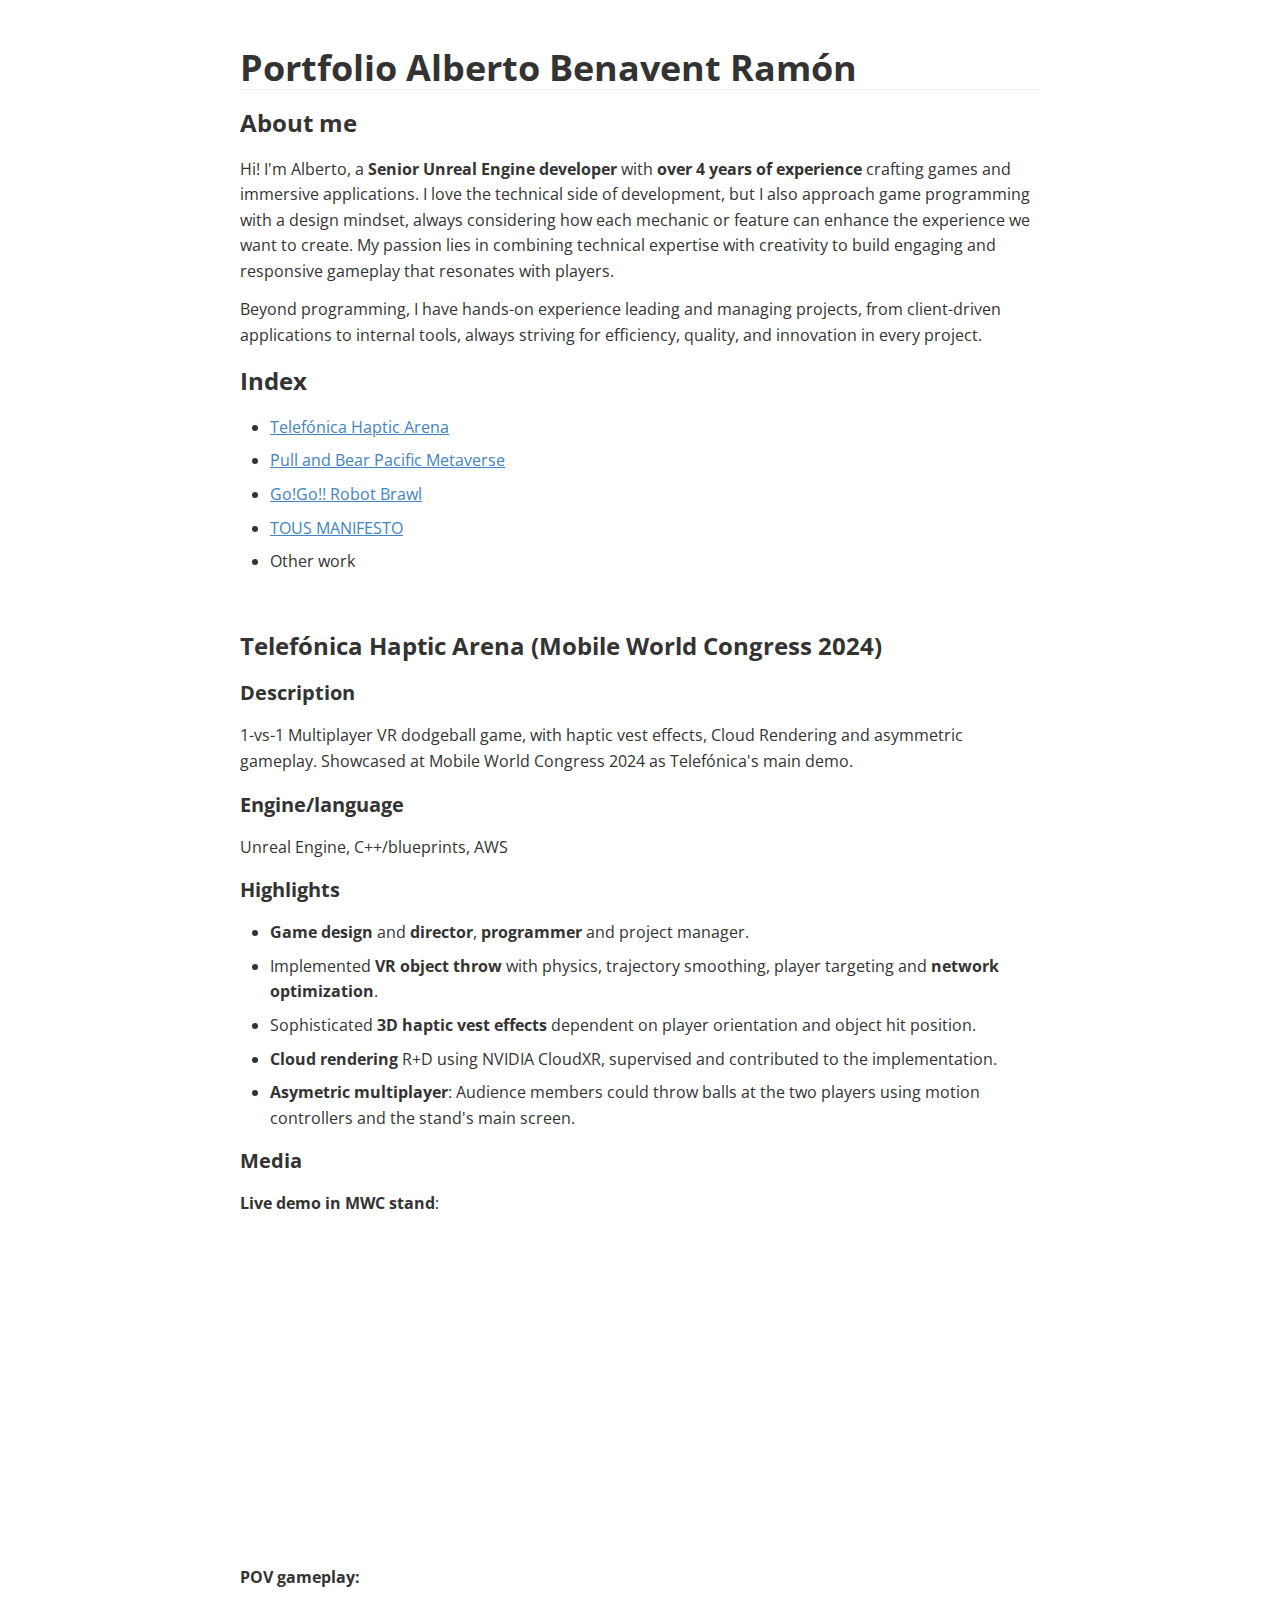
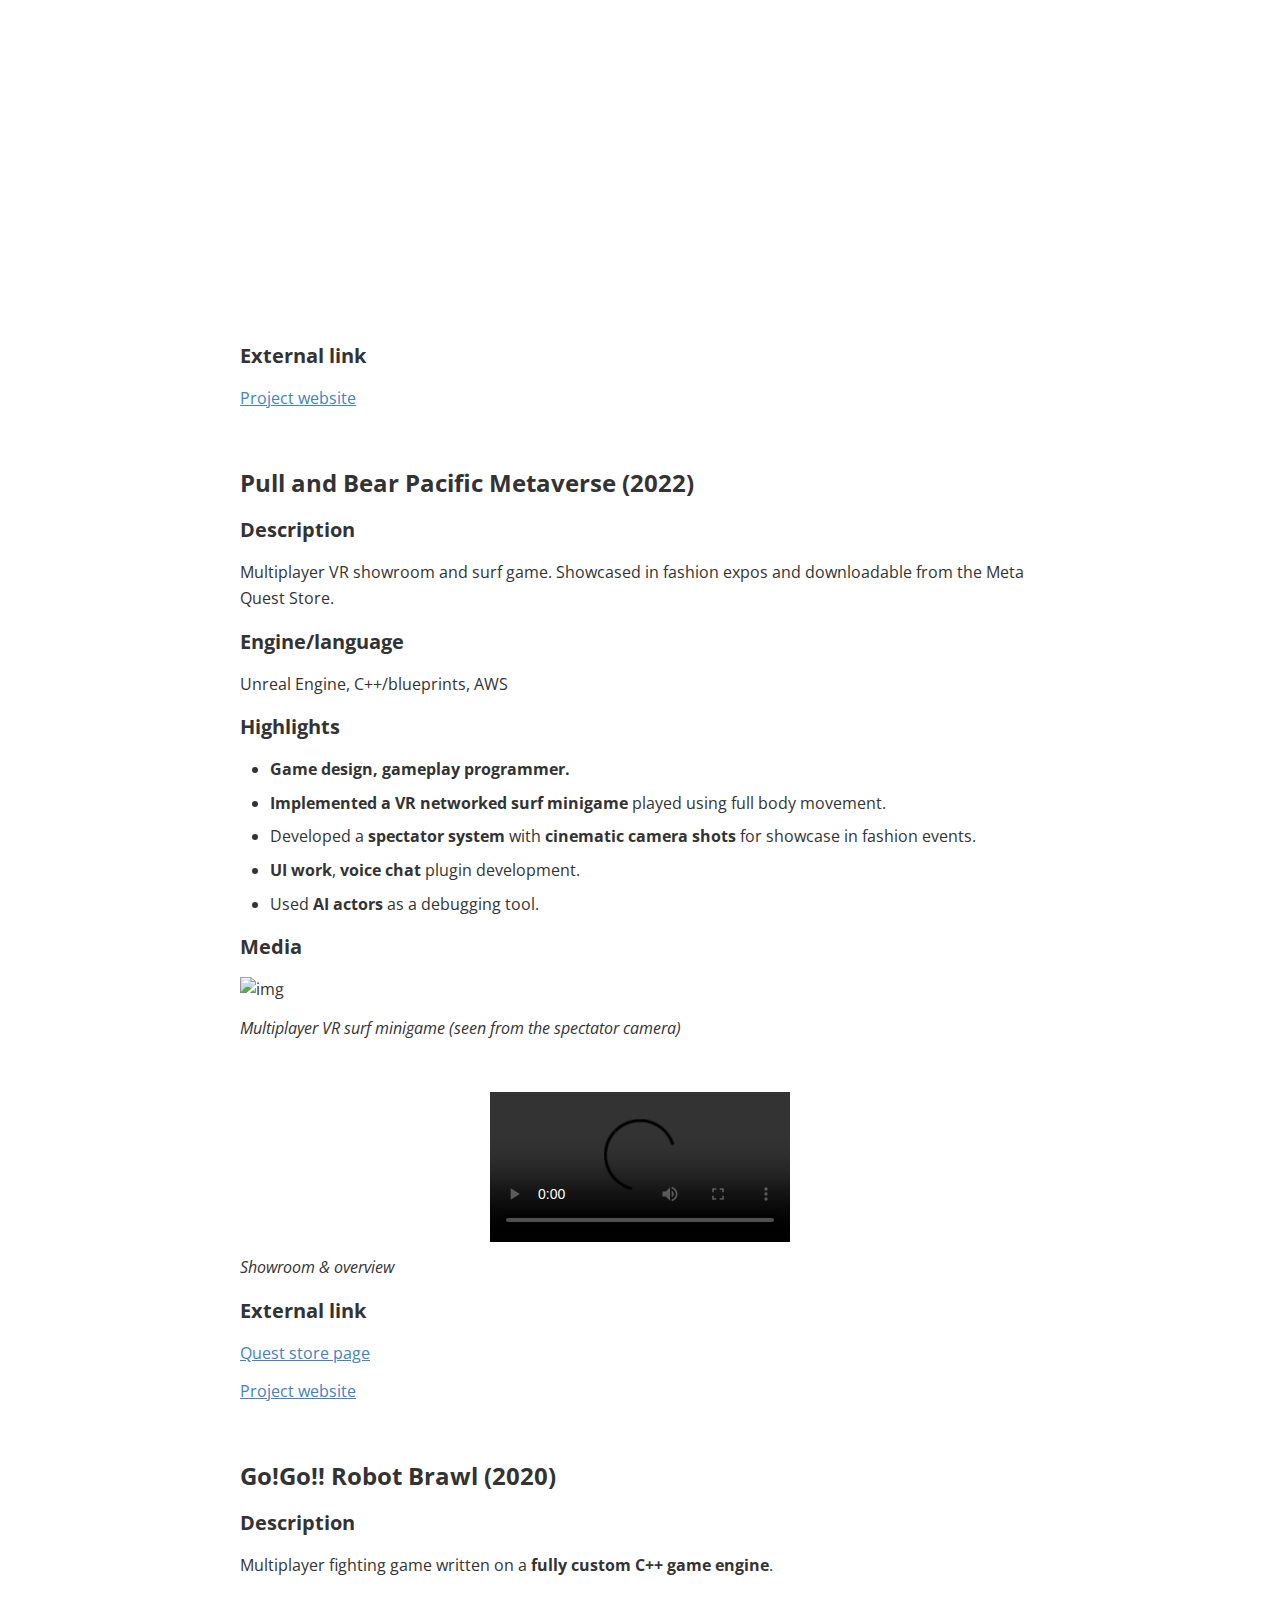
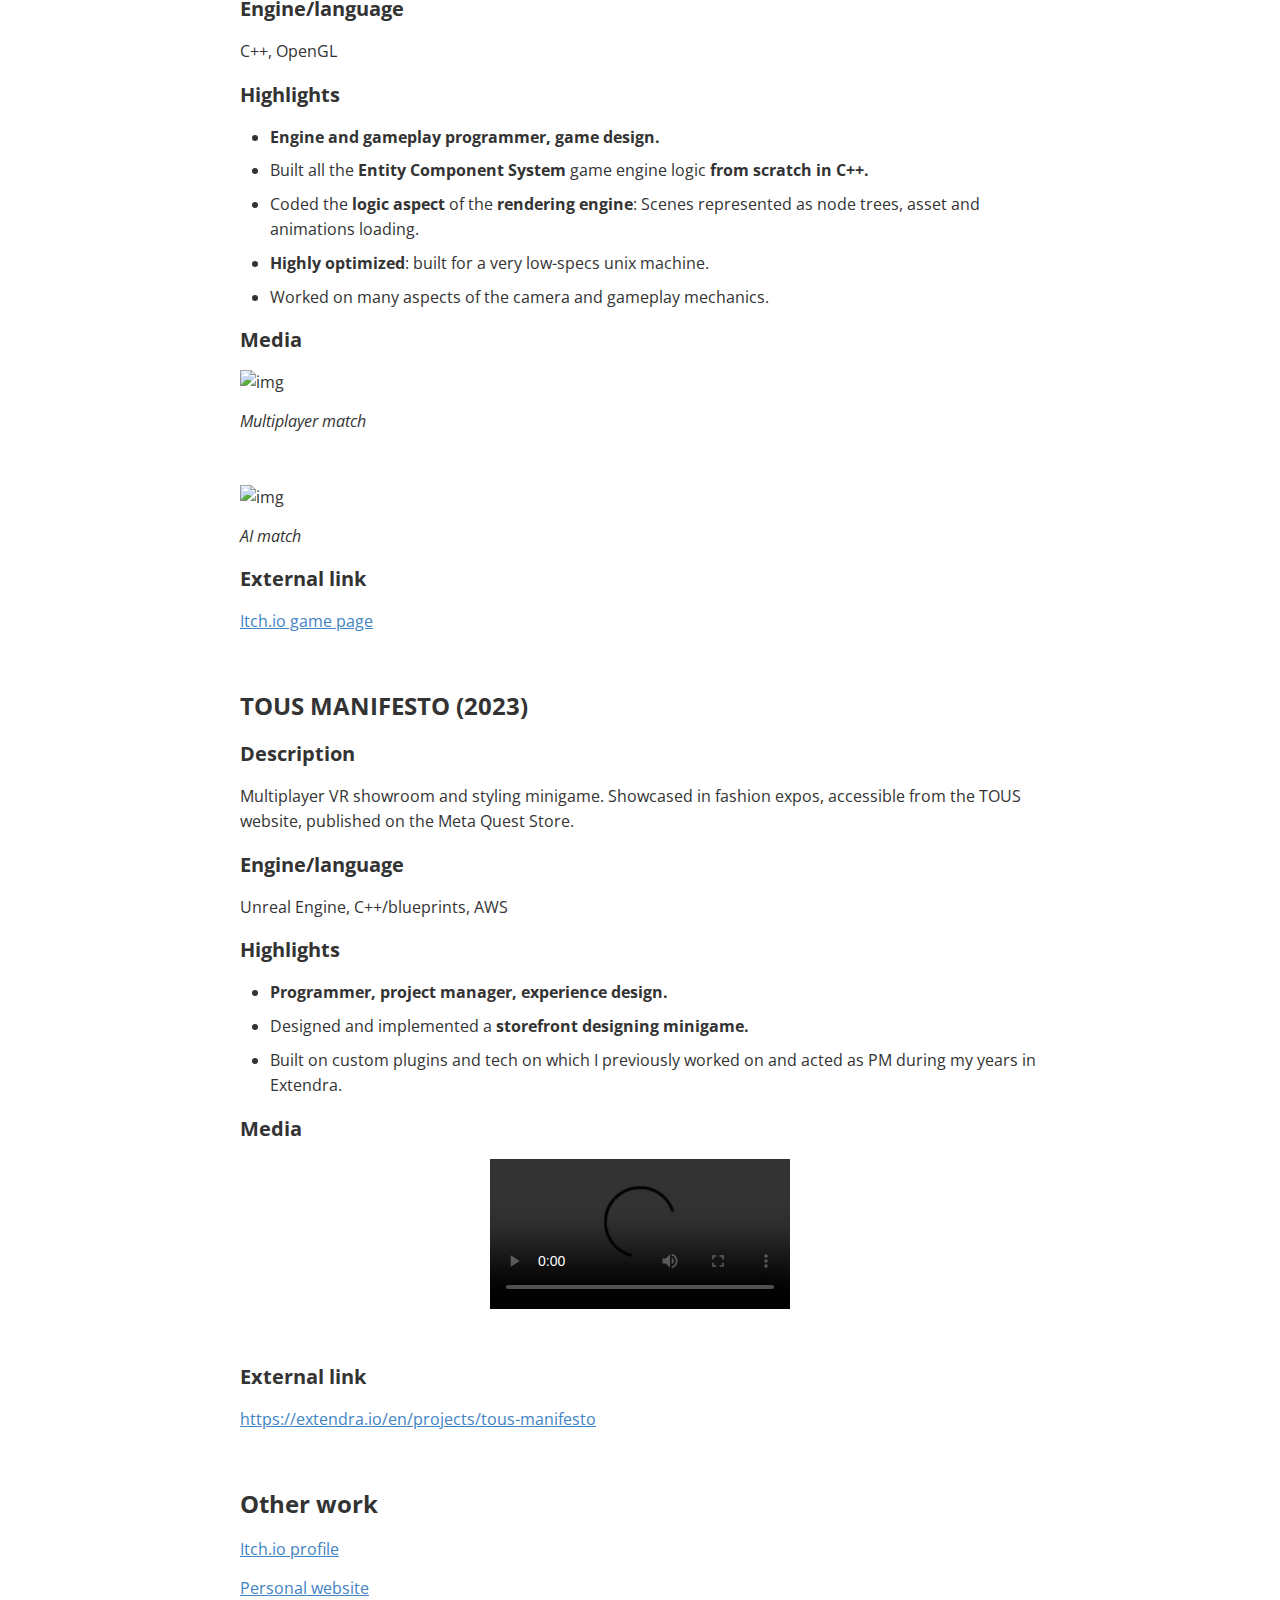
==== commit c2c02ab8: "Reset website to a simple markdown solution" ====
--- a/index.html
+++ b/index.html
@@ -1,313 +1,618 @@
-<!DOCTYPE html>
-<html>
-
-<head>
-  <meta http-equiv="content-type" content="text/html; charset=UTF-8">
-  <meta charset="utf-8">
-  <title>Portfolio Alberto Benavent Ramón – Telegraph</title>
-  <meta name="viewport"
-    content="width=device-width, initial-scale=1.0, minimum-scale=1.0, maximum-scale=1.0, user-scalable=no">
-  <meta name="format-detection" content="telephone=no">
-  <meta http-equiv="X-UA-Compatible" content="IE=edge">
-  <meta name="MobileOptimized" content="176">
-  <meta name="HandheldFriendly" content="True">
-  <meta name="robots" content="index, follow">
-  <meta property="og:type" content="article">
-  <meta property="og:title" content="Portfolio Alberto Benavent Ramón">
-  <meta property="og:description" content="About me
-Hi! I'm Alberto, a Senior Unreal Engine developer with 4 years of experience crafting games and immersive applications. I love the technical side of development, but I also approach game programming with a design mindset, always considering how each mechanic or feature can enhance the experience we want to create. My passion lies in combining technical expertise with creativity to build engaging and responsive gameplay that resonates with players.
-Beyond programming, I have hands-on experience leading…">
-  <meta property="og:image" content="">
-  <meta property="og:site_name" content="Telegraph">
-  <meta property="article:published_time" content="2024-10-08T18:10:46+0000">
-  <meta property="article:modified_time" content="2024-10-08T19:11:30+0000">
-  <meta property="article:author" content="">
-  <meta name="twitter:card" content="summary">
-  <meta name="twitter:title" content="Portfolio Alberto Benavent Ramón">
-  <meta name="twitter:description" content="About me
-Hi! I'm Alberto, a Senior Unreal Engine developer with 4 years of experience crafting games and immersive applications. I love the technical side of development, but I also approach game programming with a design mindset, always considering how each mechanic or feature can enhance the experience we want to create. My passion lies in combining technical expertise with creativity to build engaging and responsive gameplay that resonates with players.
-Beyond programming, I have hands-on experience leading…">
-  <meta name="twitter:image" content="">
-  <link rel="canonical" href="https://telegra.ph/Portfolio-Alberto-Benavent-Ram%C3%B3n-10-08">
-  <link rel="shortcut icon" href="https://telegra.ph/favicon.ico?1" type="image/x-icon">
-  <link rel="icon" type="image/png" href="https://telegra.ph/images/favicon.png?1" sizes="16x16">
-  <link rel="icon" type="image/png" href="https://telegra.ph/images/favicon_2x.png?1" sizes="32x32">
-  <link href="index_files/quill.core.min.css" rel="stylesheet">
-  <link href="index_files/core.min.css" rel="stylesheet">
-</head>
-
-<body>
-  <div class="tl_page_wrap">
-    <div class="tl_page">
-      <main class="tl_article">
-        <header class="tl_article_header" dir="auto">
-          <h1>Portfolio Alberto Benavent Ramón</h1>
-          <address>
-            <a rel="author"></a><!--
-           --><time datetime="2024-10-08T18:10:46+0000">October 08, 2024</time>
-          </address>
-        </header>
-        <article id="_tl_editor" class="tl_article_content ql-container ql-disabled">
-          <div class="ql-editor" contenteditable="false">
-            <h1 dir="auto" data-placeholder="Title" data-label="Title">Portfolio Alberto Benavent Ramón</h1>
-            <address dir="auto" data-placeholder="Your name" data-label="Author" class="empty"><br></address>
-            <h3 dir="auto" id="About-me">About me</h3>
-            <p dir="auto">Hi! I'm Alberto, a S<strong>enior Unreal Engine developer</strong> with <strong>4 years of
-                experience</strong> crafting games and immersive applications. I love the technical side of development,
-              but I also approach game programming with a design mindset, always considering how each mechanic or
-              feature can enhance the experience we want to create. My passion lies in combining technical expertise
-              with creativity to build engaging and responsive gameplay that resonates with players.</p>
-            <p dir="auto">Beyond programming, I have hands-on experience leading and managing projects, from
-              client-driven applications to internal tools, always striving for efficiency, quality, and innovation in
-              every project.</p>
-            <p dir="auto"><br></p>
-            <h3 dir="auto" id="Index">Index</h3>
-            <ul dir="auto">
-              <li><a href="#Telef%C3%B3nica-Haptic-Arena-(Mobile-World-Congress-2024)">Telefónica Haptic Arena</a></li>
-              <li><a href="#Pull-and-Bear-Pacific-Metaverse-(2022)">Pull and Bear Pacific Metaverse</a></li>
-              <li><a href="#Go!Go!!-Robot-Brawl-(2020)">Go!Go!! Robot Brawl</a></li>
-              <li><a href="#TOUS-MANIFESTO-(2023)">TOUS MANIFESTO</a></li>
-              <li>Other work</li>
-            </ul>
-            <p dir="auto"><br></p>
-            <h3 dir="auto" id="Telefónica-Haptic-Arena-(Mobile-World-Congress-2024)">Telefónica Haptic Arena (Mobile
-              World Congress 2024)</h3>
-            <h4 dir="auto" id="Description">Description</h4>
-            <p dir="auto">1-vs-1 Multiplayer VR dodgeball game, with haptic vest effects, Cloud Rendering and asymmetric
-              gameplay. Showcased at Mobile World Congress 2024 as Telefónica's main demo.</p>
-            <h4 dir="auto" id="Engine/language">Engine/language</h4>
-            <p dir="auto">Unreal Engine, C++/blueprints, AWS</p>
-            <h4 dir="auto" id="Highlights">Highlights</h4>
-            <ul dir="auto">
-              <li><strong>Game design</strong> and <strong>director</strong>, <strong>programmer</strong> and project
-                manager.</li>
-              <li>Implemented <strong>VR object throw </strong>with physics, trajectory smoothing, player targeting and
-                <strong>network optimization</strong>.</li>
-              <li>Sophisticated <strong>3D haptic vest effects </strong>dependent on player orientation and object hit
-                position.</li>
-              <li><strong>Cloud rendering </strong>R+D using NVIDIA CloudXR, supervised and contributed to the
-                implementation.</li>
-              <li><strong>Asymetric multiplayer</strong>: Audience members could throw balls at the two players using
-                motion controllers and the stand's main screen.</li>
-            </ul>
-            <h4 dir="auto" id="Media">Media</h4>
-            <p dir="auto"><strong>Live demo in MWC stand</strong>: <a
-                href="https://www.youtube.com/live/v3ZvDrCBnig?si=X_nez6E82PAVSnGF&amp;t=20905"
-                target="_blank">https://www.youtube.com/live/v3ZvDrCBnig?si=X_nez6E82PAVSnGF&amp;t=20905</a></p>
-            <p dir="auto"><strong>POV gameplay:</strong></p>
-            <figure contenteditable="false">
-              <div class="figure_wrapper">
-                <div class="iframe_wrap">
-                  <div class="iframe_helper" style="padding-top: 56.2319%;"><iframe src="index_files/youtube.htm"
-                      width="640" height="360" frameborder="0" allowtransparency="true" allowfullscreen="true"
-                      scrolling="no"></iframe></div>
-                </div>
-              </div><span class="cursor_wrapper" contenteditable="true"></span>
-              <figcaption dir="auto" class="editable_text" data-placeholder="Caption (optional)">Haptic Arena gameplay
-              </figcaption>
-            </figure>
-            <h4 dir="auto" id="External-link">External link</h4>
-            <p dir="auto"><a href="https://extendra.io/es/proyectos/telefonica-edge-haptic-arena"
-                target="_blank">https://extendra.io/en/projects/telefonica-edge-haptic-arena</a></p>
-            <p dir="auto"><br></p>
-            <h3 dir="auto" id="Pull-and-Bear-Pacific-Metaverse-(2022)">Pull and Bear Pacific Metaverse (2022)</h3>
-            <h4 dir="auto" id="Description">Description</h4>
-            <p dir="auto">Multiplayer VR showroom and surf game. Showcased in fashion expos and downloadable from the
-              Meta Quest Store.</p>
-            <h4 dir="auto" id="Engine/language">Engine/language</h4>
-            <p dir="auto">Unreal Engine, C++/blueprints, AWS</p>
-            <h4 dir="auto" id="Highlights">Highlights</h4>
-            <ul dir="auto">
-              <li><strong>Game design, gameplay programmer.</strong></li>
-              <li><strong>Implemented a VR networked surf minigame</strong> played using full body movement.</li>
-              <li>Developed a <strong>spectator system </strong>with <strong>cinematic camera shots </strong>for
-                showcase in fashion events.</li>
-              <li><strong>UI work</strong>, <strong>voice chat </strong>plugin development.</li>
-              <li>Used <strong>AI actors </strong>as a debugging tool.</li>
-            </ul>
-            <h4 dir="auto" id="Media">Media</h4>
-            <figure contenteditable="false">
-              <div class="figure_wrapper"><img src="index_files/Juegos.gif"></div><span class="cursor_wrapper"
-                contenteditable="true"></span>
-              <figcaption dir="auto" class="editable_text" data-placeholder="Caption (optional)">Multiplayer VR surf
-                minigame (seen from the spectator camera)</figcaption>
-            </figure>
-            <p dir="auto"><br></p>
-            <figure contenteditable="false">
-              <div class="figure_wrapper"><video src="index_files/Video%20of%20the%20project%20of%20Pull&amp;Bear.mp4"
-                  preload="auto" controls="controls"></video></div><span class="cursor_wrapper"
-                contenteditable="true"></span>
-              <figcaption dir="auto" class="editable_text" data-placeholder="Caption (optional)">Showroom &amp; overview
-              </figcaption>
-            </figure>
-            <h4 dir="auto" id="External-link">External link</h4>
-            <p dir="auto"><a href="https://extendra.io/es/proyectos/pull-and-bear"
-                target="_blank">https://extendra.io/</a><a
-                href="https://extendra.io/es/proyectos/telefonica-edge-haptic-arena" target="_blank"
-                data-title="https://extendra.io/es/proyectos/telefonica-edge-haptic-arena">en/projects</a><a
-                href="https://extendra.io/es/proyectos/pull-and-bear" target="_blank"
-                data-title="https://extendra.io/es/proyectos/pull-and-bear">/pull-and-bear</a></p>
-            <p dir="auto"><br></p>
-            <h3 dir="auto" id="Go!Go!!-Robot-Brawl-(2020)">Go!Go!! Robot Brawl (2020)</h3>
-            <h4 dir="auto" id="Description">Description</h4>
-            <p dir="auto">Multiplayer fighting game written fully on a <strong>custom C++ game engine</strong>.</p>
-            <h4 dir="auto" id="Engine/language">Engine/language</h4>
-            <p dir="auto">C++, OpenGL</p>
-            <h4 dir="auto" id="Highlights">Highlights</h4>
-            <ul dir="auto">
-              <li><strong>Engine and gameplay programmer, game design.</strong></li>
-              <li>Built all the <strong>Entity Component System </strong>game engine logic <strong>from scratch in
-                  C++.</strong></li>
-              <li>Coded the <strong>logic aspect </strong>of the <strong>rendering engine</strong>: Scenes represented
-                as node trees, asset and animations loading.</li>
-              <li><strong>Highly optimized</strong>: built for a very low-specs unix machine.</li>
-              <li>Worked on many aspects of the camera and gameplay mechanics.</li>
-            </ul>
-            <h4 dir="auto" id="Media">Media</h4>
-            <figure contenteditable="false">
-              <div class="figure_wrapper"><img src="index_files/LosY2N.png"></div><span class="cursor_wrapper"
-                contenteditable="true"></span>
-              <figcaption dir="auto" class="editable_text" data-placeholder="Caption (optional)">Multiplayer match
-              </figcaption>
-            </figure>
-            <p dir="auto"><br></p>
-            <figure contenteditable="false">
-              <div class="figure_wrapper"><img src="index_files/xMHEik.png"></div><span class="cursor_wrapper"
-                contenteditable="true"></span>
-              <figcaption dir="auto" class="editable_text" data-placeholder="Caption (optional)">AI match</figcaption>
-            </figure>
-            <h4 dir="auto" id="External-link">External link</h4>
-            <p dir="auto"><a href="https://tako-ko.itch.io/gogo-robot-brawl"
-                target="_blank">https://tako-ko.itch.io/gogo-robot-brawl</a></p>
-            <p dir="auto"><br></p>
-            <h3 dir="auto" id="TOUS-MANIFESTO-(2023)">TOUS MANIFESTO (2023)</h3>
-            <h4 dir="auto" id="Description">Description</h4>
-            <p dir="auto">Multiplayer VR showroom and styling minigame. Showcased in fashion expos, accessible from the
-              TOUS website, published on the Meta Quest Store.</p>
-            <h4 dir="auto" id="Engine/language">Engine/language</h4>
-            <p dir="auto">Unreal Engine, C++/blueprints, AWS</p>
-            <h4 dir="auto" id="Highlights">Highlights</h4>
-            <ul dir="auto">
-              <li><strong>Programmer, project manager, experience design.</strong></li>
-              <li>Designed and implemented a <strong>storefront designing minigame.</strong></li>
-              <li>Built on custom plugins and tech on which I previously worked on and acted as PM during my years in
-                Extendra.</li>
-            </ul>
-            <h4 dir="auto" id="Media">Media</h4>
-            <figure contenteditable="false">
-              <div class="figure_wrapper"><video src="index_files/Showroom-TOUS-1.mp4" preload="auto"
-                  controls="controls"></video></div><span class="cursor_wrapper" contenteditable="true"></span>
-              <figcaption dir="auto" class="editable_text" data-placeholder="Caption (optional)"></figcaption>
-            </figure>
-            <h4 dir="auto" id="External-link">External link</h4>
-            <p dir="auto"><a href="https://extendra.io/es/proyectos/tous-manifesto"
-                target="_blank">https://extendra.io/en/projects/tous-manifesto</a></p>
-            <p dir="auto"><br></p>
-            <h3 dir="auto" id="Other-work">Other work</h3>
-            <p dir="auto"><a href="http://www.abramaran.com/" target="_blank">www.abramaran.com</a></p>
-            <p dir="auto"><br></p>
-          </div>
-          <div class="ql-clipboard" contenteditable="true" tabindex="-1"></div>
-          <div id="_tl_link_tooltip" class="tl_link_tooltip"></div>
-          <div id="_tl_tooltip" class="tl_tooltip">
-            <div class="buttons">
-              <span class="button_hover"></span>
-              <span class="button_group"><!--
-             --><button id="_bold_button"></button><!--
-             --><button id="_italic_button"></button><!--
-             --><button id="_link_button"></button><!--
-           --></span><!--
-           --><span class="button_group"><!--
-             --><button id="_header_button"></button><!--
-             --><button id="_subheader_button"></button><!--
-             --><button id="_quote_button"></button><!--
-           --></span>
-            </div>
-            <div class="prompt">
-              <span class="close"></span>
-              <div class="prompt_input_wrap"><input type="url" class="prompt_input"></div>
-            </div>
-          </div>
-          <div id="_tl_blocks" class="tl_blocks">
-            <div class="buttons">
-              <button id="_image_button"></button><!--
-           --><button id="_embed_button"></button>
-            </div>
-          </div>
-        </article>
-
-
-
-        <aside class="tl_article_buttons">
-          <div class="account account_top"></div>
-          <button id="_edit_button" class="button edit_button">Edit</button><!--
-         --><button id="_publish_button" class="button publish_button">Publish</button>
-          <div class="account account_bottom"></div>
-          <div id="_error_msg" class="error_msg"></div>
-        </aside>
-      </main>
-    </div>
-    <div class="tl_page_footer tl_page_footer_visible">
-      <div id="_report_button" class="tl_footer_button">Report content on this page</div>
-    </div>
-  </div>
-  <div class="tl_popup tl_popup_hidden" id="_report_popup">
-    <main class="tl_popup_body tl_report_popup">
-      <form id="_report_form" method="post">
-        <section>
-          <h2 class="tl_popup_header">Report Page</h2>
-          <div class="tl_radio_items">
-            <label class="tl_radio_item">
-              <input type="radio" class="radio" name="reason" value="violence">
-              <span class="tl_radio_item_label">Violence</span>
-            </label>
-            <label class="tl_radio_item">
-              <input type="radio" class="radio" name="reason" value="childabuse">
-              <span class="tl_radio_item_label">Child Abuse</span>
-            </label>
-            <label class="tl_radio_item">
-              <input type="radio" class="radio" name="reason" value="copyright">
-              <span class="tl_radio_item_label">Copyright</span>
-            </label>
-            <label class="tl_radio_item">
-              <input type="radio" class="radio" name="reason" value="illegal_drugs">
-              <span class="tl_radio_item_label">Illegal Drugs</span>
-            </label>
-            <label class="tl_radio_item">
-              <input type="radio" class="radio" name="reason" value="personal_details">
-              <span class="tl_radio_item_label">Personal Details</span>
-            </label>
-            <label class="tl_radio_item">
-              <input type="radio" class="radio" name="reason" value="other">
-              <span class="tl_radio_item_label">Other</span>
-            </label>
-          </div>
-          <div class="tl_textfield_item tl_comment_field">
-            <input type="text" class="tl_textfield" name="comment" placeholder="Add Comment…">
-          </div>
-          <div class="tl_copyright_field">
-            Please submit your DMCA takedown request to <a
-              href="mailto:dmca@telegram.org?subject=Report%20to%20Telegraph%20page%20%22Portfolio%20Alberto%20Benavent%20Ram%C3%B3n%22&amp;body=Reported%20page%3A%20https%3A%2F%2Ftelegra.ph%2FPortfolio-Alberto-Benavent-Ram%C3%B3n-10-08%0A%0A%0A"
-              target="_blank">dmca@telegram.org</a>
-          </div>
-        </section>
-        <aside class="tl_popup_buttons">
-          <button type="reset" class="button" id="_report_cancel">Cancel</button>
-          <button type="submit" class="button submit_button">Report</button>
-        </aside>
-      </form>
-    </main>
-  </div>
-
-  <script>var T = { "apiUrl": "https:\/\/edit.telegra.ph", "uploadEnabled": false, "datetime": 1728411046, "pageId": "066345795367359954a51", "editable": true }; (function () { var b = document.querySelector('time'); if (b && T.datetime) { var a = new Date(1E3 * T.datetime), d = 'January February March April May June July August September October November December'.split(' ')[a.getMonth()], c = a.getDate(); b.innerText = d + ' ' + (10 > c ? '0' : '') + c + ', ' + a.getFullYear() } })();</script>
-  <script src="index_files/jquery.min.js"></script>
-  <script src="index_files/jquery.selection.min.js"></script>
-  <script src="index_files/autosize.min.js"></script>
-  <script src="index_files/load-image.all.min.js"></script>
-  <script src="index_files/quill.min.js"></script>
-  <script src="index_files/core.min.js"></script>
-  <script async="" src="index_files/_websync_"></script>
-
-</body>
-
+<!doctype html>
+<html>
+<head>
+<meta charset='UTF-8'><meta name='viewport' content='width=device-width initial-scale=1'>
+
+<link href='https://fonts.googleapis.com/css?family=Open+Sans:400italic,700italic,700,400&subset=latin,latin-ext' rel='stylesheet' type='text/css' /><style type='text/css'>html {overflow-x: initial !important;}:root { --bg-color: #ffffff; --text-color: #333333; --select-text-bg-color: #B5D6FC; --select-text-font-color: auto; --monospace: "Lucida Console",Consolas,"Courier",monospace; --title-bar-height: 20px; }
+.mac-os-11 { --title-bar-height: 28px; }
+html { font-size: 14px; background-color: var(--bg-color); color: var(--text-color); font-family: "Helvetica Neue", Helvetica, Arial, sans-serif; -webkit-font-smoothing: antialiased; }
+h1, h2, h3, h4, h5 { white-space: pre-wrap; }
+body { margin: 0px; padding: 0px; height: auto; inset: 0px; font-size: 1rem; line-height: 1.42857; overflow-x: hidden; background: inherit; }
+iframe { margin: auto; }
+a.url { word-break: break-all; }
+a:active, a:hover { outline: 0px; }
+.in-text-selection, ::selection { text-shadow: none; background: var(--select-text-bg-color); color: var(--select-text-font-color); }
+#write { margin: 0px auto; height: auto; width: inherit; word-break: normal; overflow-wrap: break-word; position: relative; white-space: normal; overflow-x: visible; padding-top: 36px; }
+#write.first-line-indent p { text-indent: 2em; }
+#write.first-line-indent li p, #write.first-line-indent p * { text-indent: 0px; }
+#write.first-line-indent li { margin-left: 2em; }
+.for-image #write { padding-left: 8px; padding-right: 8px; }
+body.typora-export { padding-left: 30px; padding-right: 30px; }
+.typora-export .footnote-line, .typora-export li, .typora-export p { white-space: pre-wrap; }
+.typora-export .task-list-item input { pointer-events: none; }
+@media screen and (max-width: 500px) {
+  body.typora-export { padding-left: 0px; padding-right: 0px; }
+  #write { padding-left: 20px; padding-right: 20px; }
+}
+#write li > figure:last-child { margin-bottom: 0.5rem; }
+#write ol, #write ul { position: relative; }
+img { max-width: 100%; vertical-align: middle; image-orientation: from-image; }
+button, input, select, textarea { color: inherit; font: inherit; }
+input[type="checkbox"], input[type="radio"] { line-height: normal; padding: 0px; }
+*, ::after, ::before { box-sizing: border-box; }
+#write h1, #write h2, #write h3, #write h4, #write h5, #write h6, #write p, #write pre { width: inherit; position: relative; }
+#write svg h1, #write svg h2, #write svg h3, #write svg h4, #write svg h5, #write svg h6, #write svg p { position: static; }
+p { line-height: inherit; }
+h1, h2, h3, h4, h5, h6 { break-after: avoid-page; break-inside: avoid; orphans: 4; }
+p { orphans: 4; }
+h1 { font-size: 2rem; }
+h2 { font-size: 1.8rem; }
+h3 { font-size: 1.6rem; }
+h4 { font-size: 1.4rem; }
+h5 { font-size: 1.2rem; }
+h6 { font-size: 1rem; }
+.md-math-block, .md-rawblock, h1, h2, h3, h4, h5, h6, p { margin-top: 1rem; margin-bottom: 1rem; }
+.hidden { display: none; }
+.md-blockmeta { color: rgb(204, 204, 204); font-weight: 700; font-style: italic; }
+a { cursor: pointer; }
+sup.md-footnote { padding: 2px 4px; background-color: rgba(238, 238, 238, 0.7); color: rgb(85, 85, 85); border-radius: 4px; cursor: pointer; }
+sup.md-footnote a, sup.md-footnote a:hover { color: inherit; text-transform: inherit; text-decoration: inherit; }
+#write input[type="checkbox"] { cursor: pointer; width: inherit; height: inherit; }
+figure { overflow-x: auto; margin: 1.2em 0px; max-width: calc(100% + 16px); padding: 0px; }
+figure > table { margin: 0px; }
+thead, tr { break-inside: avoid; break-after: auto; }
+thead { display: table-header-group; }
+table { border-collapse: collapse; border-spacing: 0px; width: 100%; overflow: auto; break-inside: auto; text-align: left; }
+table.md-table td { min-width: 32px; }
+.CodeMirror-gutters { border-right: 0px; background-color: inherit; }
+.CodeMirror-linenumber { user-select: none; }
+.CodeMirror { text-align: left; }
+.CodeMirror-placeholder { opacity: 0.3; }
+.CodeMirror pre { padding: 0px 4px; }
+.CodeMirror-lines { padding: 0px; }
+div.hr:focus { cursor: none; }
+#write pre { white-space: pre-wrap; }
+#write.fences-no-line-wrapping pre { white-space: pre; }
+#write pre.ty-contain-cm { white-space: normal; }
+.CodeMirror-gutters { margin-right: 4px; }
+.md-fences { font-size: 0.9rem; display: block; break-inside: avoid; text-align: left; overflow: visible; white-space: pre; background: inherit; position: relative !important; }
+.md-fences-adv-panel { width: 100%; margin-top: 10px; text-align: center; padding-top: 0px; padding-bottom: 8px; overflow-x: auto; }
+#write .md-fences.mock-cm { white-space: pre-wrap; }
+.md-fences.md-fences-with-lineno { padding-left: 0px; }
+#write.fences-no-line-wrapping .md-fences.mock-cm { white-space: pre; overflow-x: auto; }
+.md-fences.mock-cm.md-fences-with-lineno { padding-left: 8px; }
+.CodeMirror-line, twitterwidget { break-inside: avoid; }
+svg { break-inside: avoid; }
+.footnotes { opacity: 0.8; font-size: 0.9rem; margin-top: 1em; margin-bottom: 1em; }
+.footnotes + .footnotes { margin-top: 0px; }
+.md-reset { margin: 0px; padding: 0px; border: 0px; outline: 0px; vertical-align: top; background: 0px 0px; text-decoration: none; text-shadow: none; float: none; position: static; width: auto; height: auto; white-space: nowrap; cursor: inherit; -webkit-tap-highlight-color: transparent; line-height: normal; font-weight: 400; text-align: left; box-sizing: content-box; direction: ltr; }
+li div { padding-top: 0px; }
+blockquote { margin: 1rem 0px; }
+li .mathjax-block, li p { margin: 0.5rem 0px; }
+li blockquote { margin: 1rem 0px; }
+li { margin: 0px; position: relative; }
+blockquote > :last-child { margin-bottom: 0px; }
+blockquote > :first-child, li > :first-child { margin-top: 0px; }
+.footnotes-area { color: rgb(136, 136, 136); margin-top: 0.714rem; padding-bottom: 0.143rem; white-space: normal; }
+#write .footnote-line { white-space: pre-wrap; }
+@media print {
+  body, html { border: 1px solid transparent; height: 99%; break-after: avoid; break-before: avoid; font-variant-ligatures: no-common-ligatures; }
+  #write { margin-top: 0px; border-color: transparent !important; padding-top: 0px !important; padding-bottom: 0px !important; }
+  .typora-export * { -webkit-print-color-adjust: exact; }
+  .typora-export #write { break-after: avoid; }
+  .typora-export #write::after { height: 0px; }
+  .is-mac table { break-inside: avoid; }
+  #write > p:nth-child(1) { margin-top: 0px; }
+  .typora-export-show-outline .typora-export-sidebar { display: none; }
+  figure { overflow-x: visible; }
+}
+.footnote-line { margin-top: 0.714em; font-size: 0.7em; }
+a img, img a { cursor: pointer; }
+pre.md-meta-block { font-size: 0.8rem; min-height: 0.8rem; white-space: pre-wrap; background: rgb(204, 204, 204); display: block; overflow-x: hidden; }
+p > .md-image:only-child:not(.md-img-error) img, p > img:only-child { display: block; margin: auto; }
+#write.first-line-indent p > .md-image:only-child:not(.md-img-error) img { left: -2em; position: relative; }
+p > .md-image:only-child { display: inline-block; width: 100%; }
+#write .MathJax_Display { margin: 0.8em 0px 0px; }
+.md-math-block { width: 100%; }
+.md-math-block:not(:empty)::after { display: none; }
+.MathJax_ref { fill: currentcolor; }
+[contenteditable="true"]:active, [contenteditable="true"]:focus, [contenteditable="false"]:active, [contenteditable="false"]:focus { outline: 0px; box-shadow: none; }
+.md-task-list-item { position: relative; list-style-type: none; }
+.task-list-item.md-task-list-item { padding-left: 0px; }
+.md-task-list-item > input { position: absolute; top: 0px; left: 0px; margin-left: -1.2em; margin-top: calc(1em - 10px); border: none; }
+.math { font-size: 1rem; }
+.md-toc { min-height: 3.58rem; position: relative; font-size: 0.9rem; border-radius: 10px; }
+.md-toc-content { position: relative; margin-left: 0px; }
+.md-toc-content::after, .md-toc::after { display: none; }
+.md-toc-item { display: block; color: rgb(65, 131, 196); }
+.md-toc-item a { text-decoration: none; }
+.md-toc-inner:hover { text-decoration: underline; }
+.md-toc-inner { display: inline-block; cursor: pointer; }
+.md-toc-h1 .md-toc-inner { margin-left: 0px; font-weight: 700; }
+.md-toc-h2 .md-toc-inner { margin-left: 2em; }
+.md-toc-h3 .md-toc-inner { margin-left: 4em; }
+.md-toc-h4 .md-toc-inner { margin-left: 6em; }
+.md-toc-h5 .md-toc-inner { margin-left: 8em; }
+.md-toc-h6 .md-toc-inner { margin-left: 10em; }
+@media screen and (max-width: 48em) {
+  .md-toc-h3 .md-toc-inner { margin-left: 3.5em; }
+  .md-toc-h4 .md-toc-inner { margin-left: 5em; }
+  .md-toc-h5 .md-toc-inner { margin-left: 6.5em; }
+  .md-toc-h6 .md-toc-inner { margin-left: 8em; }
+}
+a.md-toc-inner { font-size: inherit; font-style: inherit; font-weight: inherit; line-height: inherit; }
+.footnote-line a:not(.reversefootnote) { color: inherit; }
+.reversefootnote { font-family: ui-monospace, sans-serif; }
+.md-attr { display: none; }
+.md-fn-count::after { content: "."; }
+code, pre, samp, tt { font-family: var(--monospace); }
+kbd { margin: 0px 0.1em; padding: 0.1em 0.6em; font-size: 0.8em; color: rgb(36, 39, 41); background: rgb(255, 255, 255); border: 1px solid rgb(173, 179, 185); border-radius: 3px; box-shadow: rgba(12, 13, 14, 0.2) 0px 1px 0px, rgb(255, 255, 255) 0px 0px 0px 2px inset; white-space: nowrap; vertical-align: middle; }
+.md-comment { color: rgb(162, 127, 3); opacity: 0.6; font-family: var(--monospace); }
+code { text-align: left; vertical-align: initial; }
+a.md-print-anchor { white-space: pre !important; border-width: initial !important; border-style: none !important; border-color: initial !important; display: inline-block !important; position: absolute !important; width: 1px !important; right: 0px !important; outline: 0px !important; background: 0px 0px !important; text-decoration: initial !important; text-shadow: initial !important; }
+.os-windows.monocolor-emoji .md-emoji { font-family: "Segoe UI Symbol", sans-serif; }
+.md-diagram-panel > svg { max-width: 100%; }
+[lang="flow"] svg, [lang="mermaid"] svg { max-width: 100%; height: auto; }
+[lang="mermaid"] .node text { font-size: 1rem; }
+table tr th { border-bottom: 0px; }
+video { max-width: 100%; display: block; margin: 0px auto; }
+iframe { max-width: 100%; width: 100%; border: none; }
+.highlight td, .highlight tr { border: 0px; }
+mark { background: rgb(255, 255, 0); color: rgb(0, 0, 0); }
+.md-html-inline .md-plain, .md-html-inline strong, mark .md-inline-math, mark strong { color: inherit; }
+.md-expand mark .md-meta { opacity: 0.3 !important; }
+mark .md-meta { color: rgb(0, 0, 0); }
+@media print {
+  .typora-export h1, .typora-export h2, .typora-export h3, .typora-export h4, .typora-export h5, .typora-export h6 { break-inside: avoid; }
+}
+.md-diagram-panel .messageText { stroke: none !important; }
+.md-diagram-panel .start-state { fill: var(--node-fill); }
+.md-diagram-panel .edgeLabel rect { opacity: 1 !important; }
+.md-fences.md-fences-math { font-size: 1em; }
+.md-fences-advanced:not(.md-focus) { padding: 0px; white-space: nowrap; border: 0px; }
+.md-fences-advanced:not(.md-focus) { background: inherit; }
+.mermaid-svg { margin: auto; }
+.typora-export-show-outline .typora-export-content { max-width: 1440px; margin: auto; display: flex; flex-direction: row; }
+.typora-export-sidebar { width: 300px; font-size: 0.8rem; margin-top: 80px; margin-right: 18px; }
+.typora-export-show-outline #write { --webkit-flex: 2; flex: 2 1 0%; }
+.typora-export-sidebar .outline-content { position: fixed; top: 0px; max-height: 100%; overflow: hidden auto; padding-bottom: 30px; padding-top: 60px; width: 300px; }
+@media screen and (max-width: 1024px) {
+  .typora-export-sidebar, .typora-export-sidebar .outline-content { width: 240px; }
+}
+@media screen and (max-width: 800px) {
+  .typora-export-sidebar { display: none; }
+}
+.outline-content li, .outline-content ul { margin-left: 0px; margin-right: 0px; padding-left: 0px; padding-right: 0px; list-style: none; overflow-wrap: anywhere; }
+.outline-content ul { margin-top: 0px; margin-bottom: 0px; }
+.outline-content strong { font-weight: 400; }
+.outline-expander { width: 1rem; height: 1.42857rem; position: relative; display: table-cell; vertical-align: middle; cursor: pointer; padding-left: 4px; }
+.outline-expander::before { content: ""; position: relative; font-family: Ionicons; display: inline-block; font-size: 8px; vertical-align: middle; }
+.outline-item { padding-top: 3px; padding-bottom: 3px; cursor: pointer; }
+.outline-expander:hover::before { content: ""; }
+.outline-h1 > .outline-item { padding-left: 0px; }
+.outline-h2 > .outline-item { padding-left: 1em; }
+.outline-h3 > .outline-item { padding-left: 2em; }
+.outline-h4 > .outline-item { padding-left: 3em; }
+.outline-h5 > .outline-item { padding-left: 4em; }
+.outline-h6 > .outline-item { padding-left: 5em; }
+.outline-label { cursor: pointer; display: table-cell; vertical-align: middle; text-decoration: none; color: inherit; }
+.outline-label:hover { text-decoration: underline; }
+.outline-item:hover { border-color: rgb(245, 245, 245); background-color: var(--item-hover-bg-color); }
+.outline-item:hover { margin-left: -28px; margin-right: -28px; border-left: 28px solid transparent; border-right: 28px solid transparent; }
+.outline-item-single .outline-expander::before, .outline-item-single .outline-expander:hover::before { display: none; }
+.outline-item-open > .outline-item > .outline-expander::before { content: ""; }
+.outline-children { display: none; }
+.info-panel-tab-wrapper { display: none; }
+.outline-item-open > .outline-children { display: block; }
+.typora-export .outline-item { padding-top: 1px; padding-bottom: 1px; }
+.typora-export .outline-item:hover { margin-right: -8px; border-right: 8px solid transparent; }
+.typora-export .outline-expander::before { content: "+"; font-family: inherit; top: -1px; }
+.typora-export .outline-expander:hover::before, .typora-export .outline-item-open > .outline-item > .outline-expander::before { content: "−"; }
+.typora-export-collapse-outline .outline-children { display: none; }
+.typora-export-collapse-outline .outline-item-open > .outline-children, .typora-export-no-collapse-outline .outline-children { display: block; }
+.typora-export-no-collapse-outline .outline-expander::before { content: "" !important; }
+.typora-export-show-outline .outline-item-active > .outline-item .outline-label { font-weight: 700; }
+.md-inline-math-container mjx-container { zoom: 0.95; }
+mjx-container { break-inside: avoid; }
+.md-alert.md-alert-note { border-left-color: rgb(9, 105, 218); }
+.md-alert.md-alert-important { border-left-color: rgb(130, 80, 223); }
+.md-alert.md-alert-warning { border-left-color: rgb(154, 103, 0); }
+.md-alert.md-alert-tip { border-left-color: rgb(31, 136, 61); }
+.md-alert.md-alert-caution { border-left-color: rgb(207, 34, 46); }
+.md-alert { padding: 0px 1em; margin-bottom: 16px; color: inherit; border-left: 0.25em solid rgb(0, 0, 0); }
+.md-alert-text-note { color: rgb(9, 105, 218); }
+.md-alert-text-important { color: rgb(130, 80, 223); }
+.md-alert-text-warning { color: rgb(154, 103, 0); }
+.md-alert-text-tip { color: rgb(31, 136, 61); }
+.md-alert-text-caution { color: rgb(207, 34, 46); }
+.md-alert-text { font-size: 0.9rem; font-weight: 700; }
+.md-alert-text svg { fill: currentcolor; position: relative; top: 0.125em; margin-right: 1ch; overflow: visible; }
+.md-alert-text-container::after { content: attr(data-text); text-transform: capitalize; pointer-events: none; margin-right: 1ch; }
+
+
+:root {
+    --side-bar-bg-color: #fafafa;
+    --control-text-color: #777;
+}
+
+@include-when-export url(https://fonts.googleapis.com/css?family=Open+Sans:400italic,700italic,700,400&subset=latin,latin-ext);
+
+/* open-sans-regular - latin-ext_latin */
+  /* open-sans-italic - latin-ext_latin */
+    /* open-sans-700 - latin-ext_latin */
+    /* open-sans-700italic - latin-ext_latin */
+  html {
+    font-size: 16px;
+    -webkit-font-smoothing: antialiased;
+}
+
+body {
+    font-family: "Open Sans","Clear Sans", "Helvetica Neue", Helvetica, Arial, 'Segoe UI Emoji', sans-serif;
+    color: rgb(51, 51, 51);
+    line-height: 1.6;
+}
+
+#write {
+    max-width: 860px;
+  	margin: 0 auto;
+  	padding: 30px;
+    padding-bottom: 100px;
+}
+
+@media only screen and (min-width: 1400px) {
+	#write {
+		max-width: 1024px;
+	}
+}
+
+@media only screen and (min-width: 1800px) {
+	#write {
+		max-width: 1200px;
+	}
+}
+
+#write > ul:first-child,
+#write > ol:first-child{
+    margin-top: 30px;
+}
+
+a {
+    color: #4183C4;
+}
+h1,
+h2,
+h3,
+h4,
+h5,
+h6 {
+    position: relative;
+    margin-top: 1rem;
+    margin-bottom: 1rem;
+    font-weight: bold;
+    line-height: 1.4;
+    cursor: text;
+}
+h1:hover a.anchor,
+h2:hover a.anchor,
+h3:hover a.anchor,
+h4:hover a.anchor,
+h5:hover a.anchor,
+h6:hover a.anchor {
+    text-decoration: none;
+}
+h1 tt,
+h1 code {
+    font-size: inherit;
+}
+h2 tt,
+h2 code {
+    font-size: inherit;
+}
+h3 tt,
+h3 code {
+    font-size: inherit;
+}
+h4 tt,
+h4 code {
+    font-size: inherit;
+}
+h5 tt,
+h5 code {
+    font-size: inherit;
+}
+h6 tt,
+h6 code {
+    font-size: inherit;
+}
+h1 {
+    font-size: 2.25em;
+    line-height: 1.2;
+    border-bottom: 1px solid #eee;
+}
+h2 {
+    font-size: 1.75em;
+    line-height: 1.225;
+    border-bottom: 1px solid #eee;
+}
+
+/*@media print {
+    .typora-export h1,
+    .typora-export h2 {
+        border-bottom: none;
+        padding-bottom: initial;
+    }
+
+    .typora-export h1::after,
+    .typora-export h2::after {
+        content: "";
+        display: block;
+        height: 100px;
+        margin-top: -96px;
+        border-top: 1px solid #eee;
+    }
+}*/
+
+h3 {
+    font-size: 1.5em;
+    line-height: 1.43;
+}
+h4 {
+    font-size: 1.25em;
+}
+h5 {
+    font-size: 1em;
+}
+h6 {
+   font-size: 1em;
+    color: #777;
+}
+p,
+blockquote,
+ul,
+ol,
+dl,
+table{
+    margin: 0.8em 0;
+}
+li>ol,
+li>ul {
+    margin: 0 0;
+}
+hr {
+    height: 2px;
+    padding: 0;
+    margin: 16px 0;
+    background-color: #e7e7e7;
+    border: 0 none;
+    overflow: hidden;
+    box-sizing: content-box;
+}
+
+li p.first {
+    display: inline-block;
+}
+ul,
+ol {
+    padding-left: 30px;
+}
+ul:first-child,
+ol:first-child {
+    margin-top: 0;
+}
+ul:last-child,
+ol:last-child {
+    margin-bottom: 0;
+}
+blockquote {
+    border-left: 4px solid #dfe2e5;
+    padding: 0 15px;
+    color: #777777;
+}
+blockquote blockquote {
+    padding-right: 0;
+}
+table {
+    padding: 0;
+    word-break: initial;
+}
+table tr {
+    border: 1px solid #dfe2e5;
+    margin: 0;
+    padding: 0;
+}
+table tr:nth-child(2n),
+thead {
+    background-color: #f8f8f8;
+}
+table th {
+    font-weight: bold;
+    border: 1px solid #dfe2e5;
+    border-bottom: 0;
+    margin: 0;
+    padding: 6px 13px;
+}
+table td {
+    border: 1px solid #dfe2e5;
+    margin: 0;
+    padding: 6px 13px;
+}
+table th:first-child,
+table td:first-child {
+    margin-top: 0;
+}
+table th:last-child,
+table td:last-child {
+    margin-bottom: 0;
+}
+
+.CodeMirror-lines {
+    padding-left: 4px;
+}
+
+.code-tooltip {
+    box-shadow: 0 1px 1px 0 rgba(0,28,36,.3);
+    border-top: 1px solid #eef2f2;
+}
+
+.md-fences,
+code,
+tt {
+    border: 1px solid #e7eaed;
+    background-color: #f8f8f8;
+    border-radius: 3px;
+    padding: 0;
+    padding: 2px 4px 0px 4px;
+    font-size: 0.9em;
+}
+
+code {
+    background-color: #f3f4f4;
+    padding: 0 2px 0 2px;
+}
+
+.md-fences {
+    margin-bottom: 15px;
+    margin-top: 15px;
+    padding-top: 8px;
+    padding-bottom: 6px;
+}
+
+
+.md-task-list-item > input {
+  margin-left: -1.3em;
+}
+
+@media print {
+    html {
+        font-size: 13px;
+    }
+    pre {
+        page-break-inside: avoid;
+        word-wrap: break-word;
+    }
+}
+
+.md-fences {
+	background-color: #f8f8f8;
+}
+#write pre.md-meta-block {
+	padding: 1rem;
+    font-size: 85%;
+    line-height: 1.45;
+    background-color: #f7f7f7;
+    border: 0;
+    border-radius: 3px;
+    color: #777777;
+    margin-top: 0 !important;
+}
+
+.mathjax-block>.code-tooltip {
+	bottom: .375rem;
+}
+
+.md-mathjax-midline {
+    background: #fafafa;
+}
+
+#write>h3.md-focus:before{
+	left: -1.5625rem;
+	top: .375rem;
+}
+#write>h4.md-focus:before{
+	left: -1.5625rem;
+	top: .285714286rem;
+}
+#write>h5.md-focus:before{
+	left: -1.5625rem;
+	top: .285714286rem;
+}
+#write>h6.md-focus:before{
+	left: -1.5625rem;
+	top: .285714286rem;
+}
+.md-image>.md-meta {
+    /*border: 1px solid #ddd;*/
+    border-radius: 3px;
+    padding: 2px 0px 0px 4px;
+    font-size: 0.9em;
+    color: inherit;
+}
+
+.md-tag {
+    color: #a7a7a7;
+    opacity: 1;
+}
+
+.md-toc { 
+    margin-top:20px;
+    padding-bottom:20px;
+}
+
+.sidebar-tabs {
+    border-bottom: none;
+}
+
+#typora-quick-open {
+    border: 1px solid #ddd;
+    background-color: #f8f8f8;
+}
+
+#typora-quick-open-item {
+    background-color: #FAFAFA;
+    border-color: #FEFEFE #e5e5e5 #e5e5e5 #eee;
+    border-style: solid;
+    border-width: 1px;
+}
+
+/** focus mode */
+.on-focus-mode blockquote {
+    border-left-color: rgba(85, 85, 85, 0.12);
+}
+
+header, .context-menu, .megamenu-content, footer{
+    font-family: "Segoe UI", "Arial", sans-serif;
+}
+
+.file-node-content:hover .file-node-icon,
+.file-node-content:hover .file-node-open-state{
+    visibility: visible;
+}
+
+.mac-seamless-mode #typora-sidebar {
+    background-color: #fafafa;
+    background-color: var(--side-bar-bg-color);
+}
+
+.mac-os #write{
+    caret-color: AccentColor;
+}
+
+.md-lang {
+    color: #b4654d;
+}
+
+/*.html-for-mac {
+    --item-hover-bg-color: #E6F0FE;
+}*/
+
+#md-notification .btn {
+    border: 0;
+}
+
+.dropdown-menu .divider {
+    border-color: #e5e5e5;
+    opacity: 0.4;
+}
+
+.ty-preferences .window-content {
+    background-color: #fafafa;
+}
+
+.ty-preferences .nav-group-item.active {
+    color: white;
+    background: #999;
+}
+
+.menu-item-container a.menu-style-btn {
+    background-color: #f5f8fa;
+    background-image: linear-gradient( 180deg , hsla(0, 0%, 100%, 0.8), hsla(0, 0%, 100%, 0)); 
+}
+
+
+
+</style><title>Portfolio Alberto Benavent Ramón</title>
+</head>
+<body class='typora-export os-windows'><div class='typora-export-content'>
+<div id='write'  class=''><h1 id='portfolio-alberto-benavent-ramón'><span>Portfolio Alberto Benavent Ramón</span></h1><h3 id='about-me'><span>About me</span></h3><p><span>Hi! I&#39;m Alberto, a </span><strong><span>Senior Unreal Engine developer</span></strong><span> with </span><strong><span>over 4 years of experience</span></strong><span> crafting games and immersive applications. I love the technical side of development, but I also approach game programming with a design mindset, always considering how each mechanic or feature can enhance the experience we want to create. My passion lies in combining technical expertise with creativity to build engaging and responsive gameplay that resonates with players.</span></p><p><span>Beyond programming, I have hands-on experience leading and managing projects, from client-driven applications to internal tools, always striving for efficiency, quality, and innovation in every project.</span></p><h3 id='index'><span>Index</span></h3><ul><li><p><a href='https://abramaran.github.io#Telefónica-Haptic-Arena-(Mobile-World-Congress-2024)'><span>Telefónica Haptic Arena</span></a></p></li><li><p><a href='https://abramaran.github.io#Pull-and-Bear-Pacific-Metaverse-(2022)'><span>Pull and Bear Pacific Metaverse</span></a></p></li><li><p><a href='https://abramaran.github.io#Go!Go!!-Robot-Brawl-(2020)'><span>Go!Go!! Robot Brawl</span></a></p></li><li><p><a href='https://abramaran.github.io#TOUS-MANIFESTO-(2023)'><span>TOUS MANIFESTO</span></a></p></li><li><p><span>Other work</span></p></li></ul><p>&nbsp;</p><h3 id='telefónica-haptic-arena-mobile-world-congress-2024'><span>Telefónica Haptic Arena (Mobile World Congress 2024)</span></h3><h4 id='description'><span>Description</span></h4><p><span>1-vs-1 Multiplayer VR dodgeball game, with haptic vest effects, Cloud Rendering and asymmetric gameplay. Showcased at Mobile World Congress 2024 as Telefónica&#39;s main demo.</span></p><h4 id='enginelanguage'><span>Engine/language</span></h4><p><span>Unreal Engine, C++/blueprints, AWS</span></p><h4 id='highlights'><span>Highlights</span></h4><ul><li><p><strong><span>Game design</span></strong><span> and </span><strong><span>director</span></strong><span>, </span><strong><span>programmer</span></strong><span> and project manager.</span></p></li><li><p><span>Implemented </span><strong><span>VR object throw</span></strong><span> with physics, trajectory smoothing, player targeting and </span><strong><span>network optimization</span></strong><span>.</span></p></li><li><p><span>Sophisticated </span><strong><span>3D haptic vest effects</span></strong><span> dependent on player orientation and object hit position.</span></p></li><li><p><strong><span>Cloud rendering</span></strong><span> R+D using NVIDIA CloudXR, supervised and contributed to the implementation.</span></p></li><li><p><strong><span>Asymetric multiplayer</span></strong><span>: Audience members could throw balls at the two players using motion controllers and the stand&#39;s main screen.</span></p></li></ul><h4 id='media'><span>Media</span></h4><p><strong><span>Live demo in MWC stand</span></strong><span>: </span></p><iframe width="560" height="315" src="https://www.youtube-nocookie.com/embed/v3ZvDrCBnig?si=-dJna6g2Wo5ApS3O&amp;start=20905" title="YouTube video player" frameborder="0" allow="accelerometer; autoplay; clipboard-write; encrypted-media; gyroscope; picture-in-picture; web-share" referrerpolicy="strict-origin-when-cross-origin" allowfullscreen></iframe><p><strong><span>POV gameplay:</span></strong></p><iframe width="560" height="315" src="https://www.youtube-nocookie.com/embed/aB0pu_GJM_Q?si=pk770WaPriNCfxKU" title="YouTube video player" frameborder="0" allow="accelerometer; autoplay; clipboard-write; encrypted-media; gyroscope; picture-in-picture; web-share" referrerpolicy="strict-origin-when-cross-origin" allowfullscreen></iframe><h4 id='external-link'><span>External link</span></h4><p><a href='https://web.archive.org/web/20241218154206/https://extendra.io/es/proyectos/telefonica-edge-haptic-arena'><span>Project website</span></a></p><p>&nbsp;</p><h3 id='pull-and-bear-pacific-metaverse-2022'><span>Pull and Bear Pacific Metaverse (2022)</span></h3><h4 id='description-2'><span>Description</span></h4><p><span>Multiplayer VR showroom and surf game. Showcased in fashion expos and downloadable from the Meta Quest Store.</span></p><h4 id='enginelanguage-2'><span>Engine/language</span></h4><p><span>Unreal Engine, C++/blueprints, AWS</span></p><h4 id='highlights-2'><span>Highlights</span></h4><ul><li><p><strong><span>Game design, gameplay programmer.</span></strong></p></li><li><p><strong><span>Implemented a VR networked surf minigame</span></strong><span> played using full body movement.</span></p></li><li><p><span>Developed a </span><strong><span>spectator system</span></strong><span> with </span><strong><span>cinematic camera shots</span></strong><span> for showcase in fashion events.</span></p></li><li><p><strong><span>UI work</span></strong><span>, </span><strong><span>voice chat</span></strong><span> plugin development.</span></p></li><li><p><span>Used </span><strong><span>AI actors</span></strong><span> as a debugging tool.</span></p></li></ul><h4 id='media-2'><span>Media</span></h4><p><img src="https://media.extendra.io/production/assets/media/Juegos.gif" referrerpolicy="no-referrer" alt="img"></p><p><em><span>Multiplayer VR surf minigame (seen from the spectator camera)</span></em></p><p>&nbsp;</p><video src="https://media.extendra.io/production/assets/media/Video%20of%20the%20project%20of%20%20Pull&amp;Bear.m4v" preload="auto" controls="controls"></video><p><em><span>Showroom &amp; overview</span></em></p><h4 id='external-link-2'><span>External link</span></h4><p><a href='https://www.meta.com/experiences/pullbear/5023202301102285/'><span>Quest store page</span></a></p><p><a href='https://web.archive.org/web/20250204104622/https://extendra.io/en/projects/pull-and-bear'><span>Project website</span></a></p><p>&nbsp;</p><h3 id='gogo-robot-brawl-2020'><span>Go!Go!! Robot Brawl (2020)</span></h3><h4 id='description-3'><span>Description</span></h4><p><span>Multiplayer fighting game written on a </span><strong><span>fully custom C++ game engine</span></strong><span>.</span></p><h4 id='enginelanguage-3'><span>Engine/language</span></h4><p><span>C++, OpenGL</span></p><h4 id='highlights-3'><span>Highlights</span></h4><ul><li><p><strong><span>Engine and gameplay programmer, game design.</span></strong></p></li><li><p><span>Built all the </span><strong><span>Entity Component System</span></strong><span> game engine logic </span><strong><span>from scratch in C++.</span></strong></p></li><li><p><span>Coded the </span><strong><span>logic aspect</span></strong><span> of the </span><strong><span>rendering engine</span></strong><span>: Scenes represented as node trees, asset and animations loading.</span></p></li><li><p><strong><span>Highly optimized</span></strong><span>: built for a very low-specs unix machine.</span></p></li><li><p><span>Worked on many aspects of the camera and gameplay mechanics.</span></p></li></ul><h4 id='media-3'><span>Media</span></h4><p><img src="https://img.itch.zone/aW1hZ2UvNjU4MDE1LzM1Mzk0MDgucG5n/original/LosY2N.png" referrerpolicy="no-referrer" alt="img"></p><p><em><span>Multiplayer match</span></em></p><p>&nbsp;</p><p><img src="https://img.itch.zone/aW1hZ2UvNjU4MDE1LzM1Mzk0MTkucG5n/original/xMHEik.png" referrerpolicy="no-referrer" alt="img"></p><p><em><span>AI match</span></em></p><h4 id='external-link-3'><span>External link</span></h4><p><a href='https://tako-ko.itch.io/gogo-robot-brawl'><span>Itch.io game page</span></a></p><p>&nbsp;</p><h3 id='tous-manifesto-2023'><span>TOUS MANIFESTO (2023)</span></h3><h4 id='description-4'><span>Description</span></h4><p><span>Multiplayer VR showroom and styling minigame. Showcased in fashion expos, accessible from the TOUS website, published on the Meta Quest Store.</span></p><h4 id='enginelanguage-4'><span>Engine/language</span></h4><p><span>Unreal Engine, C++/blueprints, AWS</span></p><h4 id='highlights-4'><span>Highlights</span></h4><ul><li><p><strong><span>Programmer, project manager, experience design.</span></strong></p></li><li><p><span>Designed and implemented a </span><strong><span>storefront designing minigame.</span></strong></p></li><li><p><span>Built on custom plugins and tech on which I previously worked on and acted as PM during my years in Extendra.</span></p></li></ul><h4 id='media-4'><span>Media</span></h4><video src="https://media.extendra.io/production/assets/media/Showroom-TOUS-1.mp4" preload="auto" controls="controls"></video><p>&nbsp;</p><h4 id='external-link-4'><span>External link</span></h4><p><a href='https://extendra.io/es/proyectos/tous-manifesto'><span>https://extendra.io/en/projects/tous-manifesto</span></a></p><p>&nbsp;</p><h3 id='other-work'><span>Other work</span></h3><p><a href='https://abramaran.itch.io'><span>Itch.io profile</span></a></p><p><a href='http://www.abramaran.com/'><span>Personal website</span></a></p><p>&nbsp;</p></div></div>
+</body>
 </html>